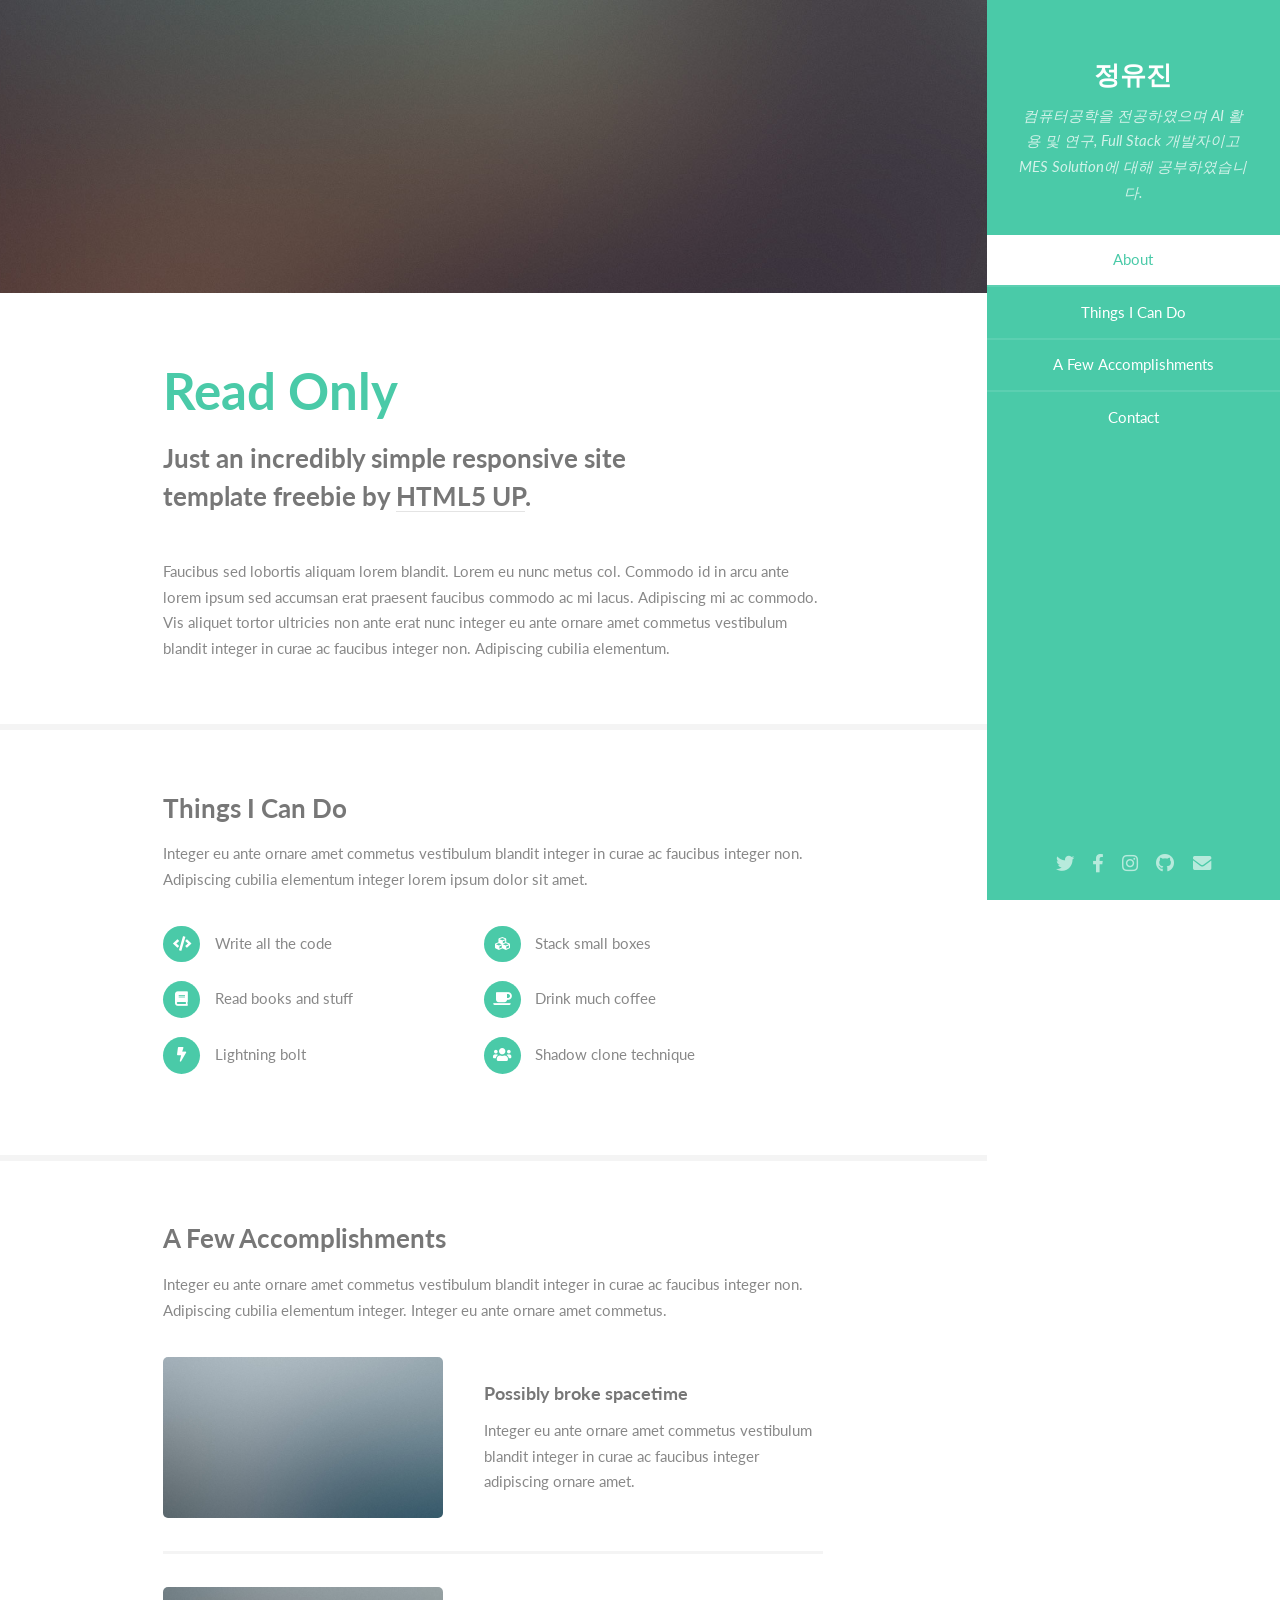
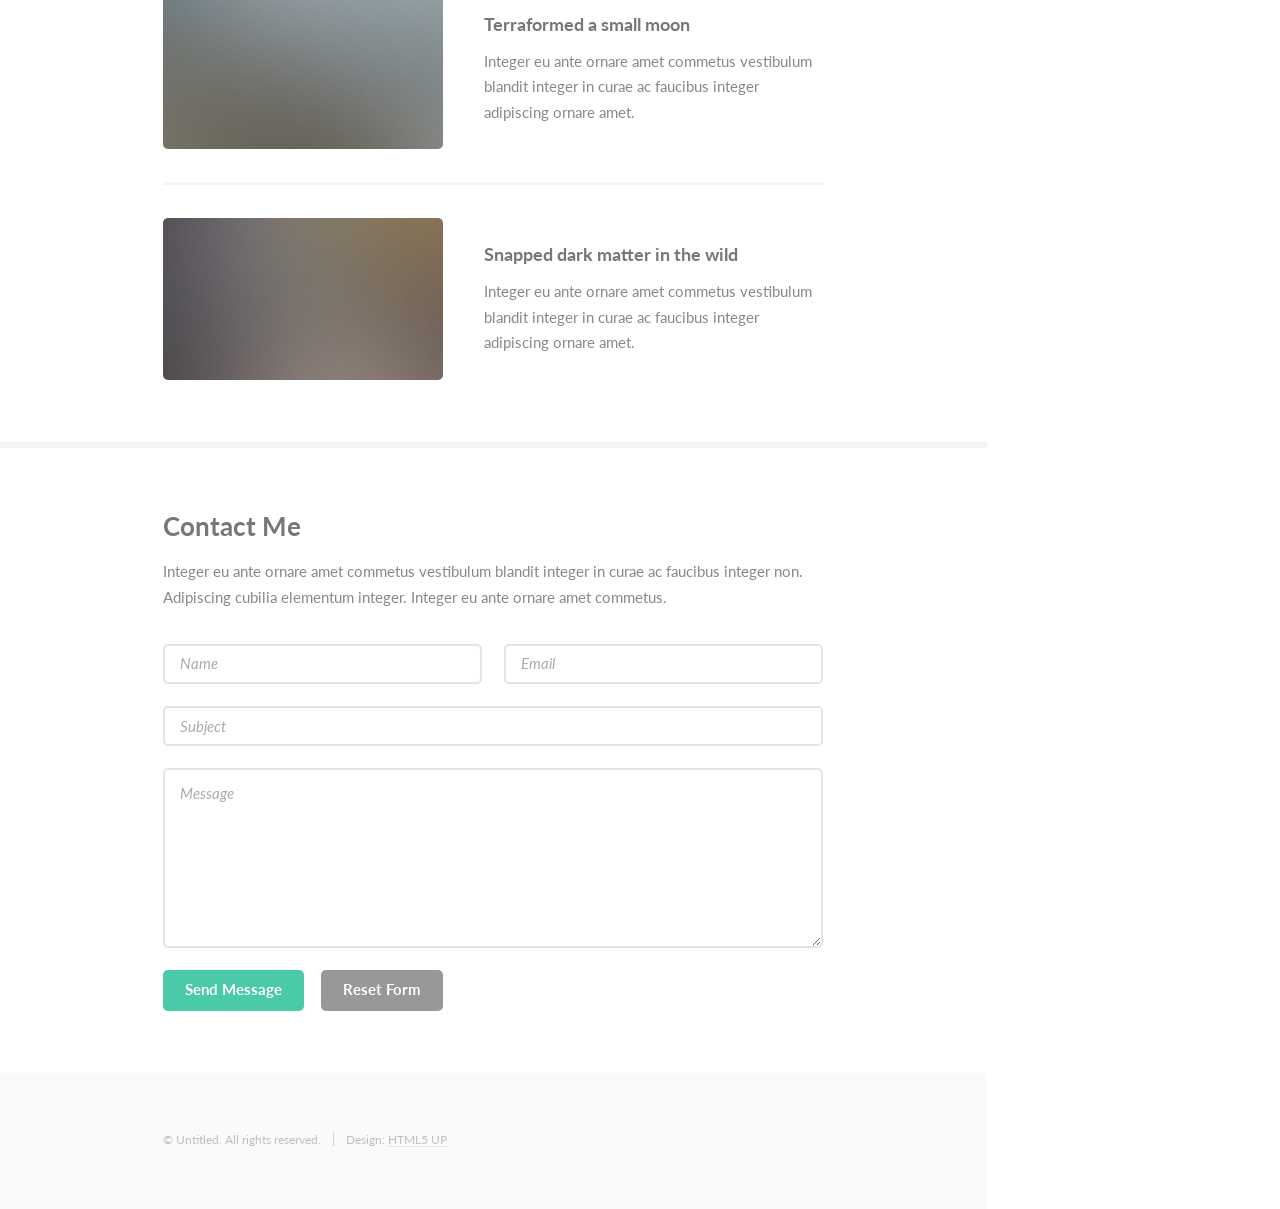
==== index.html @ 79d785a7 "Add files via upload" ====
<!DOCTYPE HTML>

<!--
	Read Only by HTML5 UP
	html5up.net | @ajlkn
	Free for personal and commercial use under the CCA 3.0 license (html5up.net/license)
-->
<html>
<head>
<title>Read Only by HTML5 UP</title>
<meta charset="utf-8"/>
<meta content="width=device-width, initial-scale=1, user-scalable=no" name="viewport"/>
<link href="assets/css/main.css" rel="stylesheet"/>
</head>
<body class="is-preload">
<!-- Header -->
<section id="header">
<header>
<span class="image avatar"><img alt="" src="images/avatar.jpg"/></span>
<h1 id="logo">정유진</h1>
<p>컴퓨터공학을 전공하였으며 AI 활용 및 연구, Full Stack 개발자이고 MES Solution에 대해 공부하였습니다.</p>
</header>
<nav id="nav">
<ul>
<li><a class="active" href="#one">About</a></li>
<li><a href="#two">Things I Can Do</a></li>
<li><a href="#three">A Few Accomplishments</a></li>
<li><a href="#four">Contact</a></li>
</ul>
</nav>
<footer>
<ul class="icons">
<li><a class="icon brands fa-twitter" href="#"><span class="label">Twitter</span></a></li>
<li><a class="icon brands fa-facebook-f" href="#"><span class="label">Facebook</span></a></li>
<li><a class="icon brands fa-instagram" href="#"><span class="label">Instagram</span></a></li>
<li><a class="icon brands fa-github" href="#"><span class="label">Github</span></a></li>
<li><a class="icon solid fa-envelope" href="#"><span class="label">Email</span></a></li>
</ul>
</footer>
</section>
<!-- Wrapper -->
<div id="wrapper">
<!-- Main -->
<div id="main">
<!-- One -->
<section id="one">
<div class="image main" data-position="center">
<img alt="" src="images/banner.jpg"/>
</div>
<div class="container">
<header class="major">
<h2>Read Only</h2>
<p>Just an incredibly simple responsive site<br/>
										template freebie by <a href="http://html5up.net">HTML5 UP</a>.</p>
</header>
<p>Faucibus sed lobortis aliquam lorem blandit. Lorem eu nunc metus col. Commodo id in arcu ante lorem ipsum sed accumsan erat praesent faucibus commodo ac mi lacus. Adipiscing mi ac commodo. Vis aliquet tortor ultricies non ante erat nunc integer eu ante ornare amet commetus vestibulum blandit integer in curae ac faucibus integer non. Adipiscing cubilia elementum.</p>
</div>
</section>
<!-- Two -->
<section id="two">
<div class="container">
<h3>Things I Can Do</h3>
<p>Integer eu ante ornare amet commetus vestibulum blandit integer in curae ac faucibus integer non. Adipiscing cubilia elementum integer lorem ipsum dolor sit amet.</p>
<ul class="feature-icons">
<li class="icon solid fa-code">Write all the code</li>
<li class="icon solid fa-cubes">Stack small boxes</li>
<li class="icon solid fa-book">Read books and stuff</li>
<li class="icon solid fa-coffee">Drink much coffee</li>
<li class="icon solid fa-bolt">Lightning bolt</li>
<li class="icon solid fa-users">Shadow clone technique</li>
</ul>
</div>
</section>
<!-- Three -->
<section id="three">
<div class="container">
<h3>A Few Accomplishments</h3>
<p>Integer eu ante ornare amet commetus vestibulum blandit integer in curae ac faucibus integer non. Adipiscing cubilia elementum integer. Integer eu ante ornare amet commetus.</p>
<div class="features">
<article>
<a class="image" href="#"><img alt="" src="images/pic01.jpg"/></a>
<div class="inner">
<h4>Possibly broke spacetime</h4>
<p>Integer eu ante ornare amet commetus vestibulum blandit integer in curae ac faucibus integer adipiscing ornare amet.</p>
</div>
</article>
<article>
<a class="image" href="#"><img alt="" src="images/pic02.jpg"/></a>
<div class="inner">
<h4>Terraformed a small moon</h4>
<p>Integer eu ante ornare amet commetus vestibulum blandit integer in curae ac faucibus integer adipiscing ornare amet.</p>
</div>
</article>
<article>
<a class="image" href="#"><img alt="" src="images/pic03.jpg"/></a>
<div class="inner">
<h4>Snapped dark matter in the wild</h4>
<p>Integer eu ante ornare amet commetus vestibulum blandit integer in curae ac faucibus integer adipiscing ornare amet.</p>
</div>
</article>
</div>
</div>
</section>
<!-- Four -->
<section id="four">
<div class="container">
<h3>Contact Me</h3>
<p>Integer eu ante ornare amet commetus vestibulum blandit integer in curae ac faucibus integer non. Adipiscing cubilia elementum integer. Integer eu ante ornare amet commetus.</p>
<form action="#" method="post">
<div class="row gtr-uniform">
<div class="col-6 col-12-xsmall"><input id="name" name="name" placeholder="Name" type="text"/></div>
<div class="col-6 col-12-xsmall"><input id="email" name="email" placeholder="Email" type="email"/></div>
<div class="col-12"><input id="subject" name="subject" placeholder="Subject" type="text"/></div>
<div class="col-12"><textarea id="message" name="message" placeholder="Message" rows="6"></textarea></div>
<div class="col-12">
<ul class="actions">
<li><input class="primary" type="submit" value="Send Message"/></li>
<li><input type="reset" value="Reset Form"/></li>
</ul>
</div>
</div>
</form>
</div>
</section>
<!-- Five -->
<!--
							<section id="five">
								<div class="container">
									<h3>Elements</h3>

									<section>
										<h4>Text</h4>
										<p>This is <b>bold</b> and this is <strong>strong</strong>. This is <i>italic</i> and this is <em>emphasized</em>.
										This is <sup>superscript</sup> text and this is <sub>subscript</sub> text.
										This is <u>underlined</u> and this is code: <code>for (;;) { ... }</code>. Finally, <a href="#">this is a link</a>.</p>
										<hr />
										<header>
											<h4>Heading with a Subtitle</h4>
											<p>Lorem ipsum dolor sit amet nullam id egestas urna aliquam</p>
										</header>
										<p>Nunc lacinia ante nunc ac lobortis. Interdum adipiscing gravida odio porttitor sem non mi integer non faucibus ornare mi ut ante amet placerat aliquet. Volutpat eu sed ante lacinia sapien lorem accumsan varius montes viverra nibh in adipiscing blandit tempus accumsan.</p>
										<header>
											<h5>Heading with a Subtitle</h5>
											<p>Lorem ipsum dolor sit amet nullam id egestas urna aliquam</p>
										</header>
										<p>Nunc lacinia ante nunc ac lobortis. Interdum adipiscing gravida odio porttitor sem non mi integer non faucibus ornare mi ut ante amet placerat aliquet. Volutpat eu sed ante lacinia sapien lorem accumsan varius montes viverra nibh in adipiscing blandit tempus accumsan.</p>
										<hr />
										<h2>Heading Level 2</h2>
										<h3>Heading Level 3</h3>
										<h4>Heading Level 4</h4>
										<h5>Heading Level 5</h5>
										<h6>Heading Level 6</h6>
										<hr />
										<h5>Blockquote</h5>
										<blockquote>Fringilla nisl. Donec accumsan interdum nisi, quis tincidunt felis sagittis eget tempus euismod. Vestibulum ante ipsum primis in faucibus vestibulum. Blandit adipiscing eu felis iaculis volutpat ac adipiscing accumsan faucibus. Vestibulum ante ipsum primis in faucibus lorem ipsum dolor sit amet nullam adipiscing eu felis.</blockquote>
										<h5>Preformatted</h5>
										<pre><code>i = 0;

while (!deck.isInOrder()) {
    print 'Iteration ' + i;
    deck.shuffle();
    i++;
}

print 'It took ' + i + ' iterations to sort the deck.';</code></pre>
									</section>

									<section>
										<h4>Lists</h4>
										<div class="row">
											<div class="col-6 col-12-xsmall">
												<h5>Unordered</h5>
												<ul>
													<li>Dolor pulvinar etiam magna etiam.</li>
													<li>Sagittis adipiscing lorem eleifend.</li>
													<li>Felis enim feugiat dolore viverra.</li>
												</ul>
												<h5>Alternate</h5>
												<ul class="alt">
													<li>Dolor pulvinar etiam magna etiam.</li>
													<li>Sagittis adipiscing lorem eleifend.</li>
													<li>Felis enim feugiat dolore viverra.</li>
												</ul>
											</div>
											<div class="col-6 col-12-xsmall">
												<h5>Ordered</h5>
												<ol>
													<li>Dolor pulvinar etiam magna etiam.</li>
													<li>Etiam vel felis at lorem sed viverra.</li>
													<li>Felis enim feugiat dolore viverra.</li>
													<li>Dolor pulvinar etiam magna etiam.</li>
													<li>Etiam vel felis at lorem sed viverra.</li>
													<li>Felis enim feugiat dolore viverra.</li>
												</ol>
												<h5>Icons</h5>
												<ul class="icons">
													<li><a href="#" class="icon brands fa-twitter"><span class="label">Twitter</span></a></li>
													<li><a href="#" class="icon brands fa-facebook-f"><span class="label">Facebook</span></a></li>
													<li><a href="#" class="icon brands fa-instagram"><span class="label">Instagram</span></a></li>
													<li><a href="#" class="icon brands fa-github"><span class="label">Github</span></a></li>
													<li><a href="#" class="icon brands fa-dribbble"><span class="label">Dribbble</span></a></li>
													<li><a href="#" class="icon brands fa-tumblr"><span class="label">Tumblr</span></a></li>
												</ul>
											</div>
										</div>
										<h5>Actions</h5>
										<ul class="actions">
											<li><a href="#" class="button primary">Default</a></li>
											<li><a href="#" class="button">Default</a></li>
											<li><a href="#" class="button alt">Default</a></li>
										</ul>
										<ul class="actions small">
											<li><a href="#" class="button primary small">Small</a></li>
											<li><a href="#" class="button small">Small</a></li>
											<li><a href="#" class="button alt small">Small</a></li>
										</ul>
										<div class="row">
											<div class="col-3 col-6-medium col-12-xsmall">
												<ul class="actions stacked">
													<li><a href="#" class="button primary">Default</a></li>
													<li><a href="#" class="button">Default</a></li>
													<li><a href="#" class="button alt">Default</a></li>
												</ul>
											</div>
											<div class="col-3 col-6 col-12-xsmall">
												<ul class="actions stacked">
													<li><a href="#" class="button primary small">Small</a></li>
													<li><a href="#" class="button small">Small</a></li>
													<li><a href="#" class="button alt small">Small</a></li>
												</ul>
											</div>
											<div class="col-3 col-6-medium col-12-xsmall">
												<ul class="actions stacked">
													<li><a href="#" class="button primary fit">Default</a></li>
													<li><a href="#" class="button fit">Default</a></li>
													<li><a href="#" class="button alt fit">Default</a></li>
												</ul>
											</div>
											<div class="col-3 col-6-medium col-12-xsmall">
												<ul class="actions stacked">
													<li><a href="#" class="button primary small fit">Small</a></li>
													<li><a href="#" class="button small fit">Small</a></li>
													<li><a href="#" class="button alt small fit">Small</a></li>
												</ul>
											</div>
										</div>
									</section>

									<section>
										<h4>Table</h4>
										<h5>Default</h5>
										<div class="table-wrapper">
											<table>
												<thead>
													<tr>
														<th>Name</th>
														<th>Description</th>
														<th>Price</th>
													</tr>
												</thead>
												<tbody>
													<tr>
														<td>Item One</td>
														<td>Ante turpis integer aliquet porttitor.</td>
														<td>29.99</td>
													</tr>
													<tr>
														<td>Item Two</td>
														<td>Vis ac commodo adipiscing arcu aliquet.</td>
														<td>19.99</td>
													</tr>
													<tr>
														<td>Item Three</td>
														<td> Morbi faucibus arcu accumsan lorem.</td>
														<td>29.99</td>
													</tr>
													<tr>
														<td>Item Four</td>
														<td>Vitae integer tempus condimentum.</td>
														<td>19.99</td>
													</tr>
													<tr>
														<td>Item Five</td>
														<td>Ante turpis integer aliquet porttitor.</td>
														<td>29.99</td>
													</tr>
												</tbody>
												<tfoot>
													<tr>
														<td colspan="2"></td>
														<td>100.00</td>
													</tr>
												</tfoot>
											</table>
										</div>

										<h5>Alternate</h5>
										<div class="table-wrapper">
											<table class="alt">
												<thead>
													<tr>
														<th>Name</th>
														<th>Description</th>
														<th>Price</th>
													</tr>
												</thead>
												<tbody>
													<tr>
														<td>Item One</td>
														<td>Ante turpis integer aliquet porttitor.</td>
														<td>29.99</td>
													</tr>
													<tr>
														<td>Item Two</td>
														<td>Vis ac commodo adipiscing arcu aliquet.</td>
														<td>19.99</td>
													</tr>
													<tr>
														<td>Item Three</td>
														<td> Morbi faucibus arcu accumsan lorem.</td>
														<td>29.99</td>
													</tr>
													<tr>
														<td>Item Four</td>
														<td>Vitae integer tempus condimentum.</td>
														<td>19.99</td>
													</tr>
													<tr>
														<td>Item Five</td>
														<td>Ante turpis integer aliquet porttitor.</td>
														<td>29.99</td>
													</tr>
												</tbody>
												<tfoot>
													<tr>
														<td colspan="2"></td>
														<td>100.00</td>
													</tr>
												</tfoot>
											</table>
										</div>
									</section>

									<section>
										<h4>Buttons</h4>
										<ul class="actions">
											<li><a href="#" class="button primary">Primary</a></li>
											<li><a href="#" class="button">Default</a></li>
											<li><a href="#" class="button alt">Alternate</a></li>
										</ul>
										<ul class="actions">
											<li><a href="#" class="button primary large">Large</a></li>
											<li><a href="#" class="button">Default</a></li>
											<li><a href="#" class="button alt small">Small</a></li>
										</ul>
										<ul class="actions fit">
											<li><a href="#" class="button primary fit">Fit</a></li>
											<li><a href="#" class="button fit">Fit</a></li>
											<li><a href="#" class="button alt fit">Fit</a></li>
										</ul>
										<ul class="actions fit small">
											<li><a href="#" class="button primary fit small">Fit + Small</a></li>
											<li><a href="#" class="button fit small">Fit + Small</a></li>
											<li><a href="#" class="button alt fit small">Fit + Small</a></li>
										</ul>
										<ul class="actions">
											<li><a href="#" class="button primary icon solid fa-download">Icon</a></li>
											<li><a href="#" class="button icon solid fa-download">Icon</a></li>
											<li><a href="#" class="button alt icon solid fa-check">Icon</a></li>
										</ul>
										<ul class="actions">
											<li><span class="button primary disabled">Primary</span></li>
											<li><span class="button disabled">Default</span></li>
											<li><span class="button alt disabled">Alternate</span></li>
										</ul>
									</section>

									<section>
										<h4>Form</h4>
										<form method="post" action="#">
											<div class="row gtr-uniform">
												<div class="col-6 col-12-xsmall">
													<input type="text" name="demo-name" id="demo-name" value="" placeholder="Name" />
												</div>
												<div class="col-6 col-12-xsmall">
													<input type="email" name="demo-email" id="demo-email" value="" placeholder="Email" />
												</div>
												<div class="col-12">
													<select name="demo-category" id="demo-category">
														<option value="">- Category -</option>
														<option value="1">Manufacturing</option>
														<option value="1">Shipping</option>
														<option value="1">Administration</option>
														<option value="1">Human Resources</option>
													</select>
												</div>
												<div class="col-4 col-12-medium">
													<input type="radio" id="demo-priority-low" name="demo-priority" checked>
													<label for="demo-priority-low">Low Priority</label>
												</div>
												<div class="col-4 col-12-medium">
													<input type="radio" id="demo-priority-normal" name="demo-priority">
													<label for="demo-priority-normal">Normal Priority</label>
												</div>
												<div class="col-4 col-12-medium">
													<input type="radio" id="demo-priority-high" name="demo-priority">
													<label for="demo-priority-high">High Priority</label>
												</div>
												<div class="col-6 col-12-medium">
													<input type="checkbox" id="demo-copy" name="demo-copy">
													<label for="demo-copy">Email me a copy of this message</label>
												</div>
												<div class="col-6 col-12-medium">
													<input type="checkbox" id="demo-human" name="demo-human" checked>
													<label for="demo-human">I am a human and not a robot</label>
												</div>
												<div class="col-12">
													<textarea name="demo-message" id="demo-message" placeholder="Enter your message" rows="6"></textarea>
												</div>
												<div class="col-12">
													<ul class="actions">
														<li><input type="submit" value="Send Message" /></li>
														<li><input type="reset" value="Reset" class="alt" /></li>
													</ul>
												</div>
											</div>
										</form>
									</section>

									<section>
										<h4>Image</h4>
										<h5>Fit</h5>
										<span class="image fit"><img src="images/banner.jpg" alt="" /></span>
										<div class="box alt">
											<div class="row gtr-50 gtr-uniform">
												<div class="col-4"><span class="image fit"><img src="images/pic01.jpg" alt="" /></span></div>
												<div class="col-4"><span class="image fit"><img src="images/pic02.jpg" alt="" /></span></div>
												<div class="col-4"><span class="image fit"><img src="images/pic03.jpg" alt="" /></span></div>
												<div class="col-4"><span class="image fit"><img src="images/pic02.jpg" alt="" /></span></div>
												<div class="col-4"><span class="image fit"><img src="images/pic03.jpg" alt="" /></span></div>
												<div class="col-4"><span class="image fit"><img src="images/pic01.jpg" alt="" /></span></div>
												<div class="col-4"><span class="image fit"><img src="images/pic03.jpg" alt="" /></span></div>
												<div class="col-4"><span class="image fit"><img src="images/pic01.jpg" alt="" /></span></div>
												<div class="col-4"><span class="image fit"><img src="images/pic02.jpg" alt="" /></span></div>
											</div>
										</div>
										<h5>Left &amp; Right</h5>
										<p><span class="image left"><img src="images/avatar.jpg" alt="" /></span>Fringilla nisl. Donec accumsan interdum nisi, quis tincidunt felis sagittis eget. tempus euismod. Vestibulum ante ipsum primis in faucibus vestibulum. Blandit adipiscing eu felis iaculis volutpat ac adipiscing accumsan eu faucibus. Integer ac pellentesque praesent tincidunt felis sagittis eget. tempus euismod. Vestibulum ante ipsum primis in faucibus vestibulum. Blandit adipiscing eu felis iaculis volutpat ac adipiscing accumsan eu faucibus. Integer ac pellentesque praesent. Donec accumsan interdum nisi, quis tincidunt felis sagittis eget. tempus euismod. Vestibulum ante ipsum primis in faucibus vestibulum. Blandit adipiscing eu felis iaculis volutpat ac adipiscing accumsan eu faucibus. Integer ac pellentesque praesent tincidunt felis sagittis eget. tempus euismod. Vestibulum ante ipsum primis in faucibus vestibulum. Blandit adipiscing eu felis iaculis volutpat ac adipiscing accumsan eu faucibus. Integer ac pellentesque praesent.</p>
										<p><span class="image right"><img src="images/avatar.jpg" alt="" /></span>Fringilla nisl. Donec accumsan interdum nisi, quis tincidunt felis sagittis eget. tempus euismod. Vestibulum ante ipsum primis in faucibus vestibulum. Blandit adipiscing eu felis iaculis volutpat ac adipiscing accumsan eu faucibus. Integer ac pellentesque praesent tincidunt felis sagittis eget. tempus euismod. Vestibulum ante ipsum primis in faucibus vestibulum. Blandit adipiscing eu felis iaculis volutpat ac adipiscing accumsan eu faucibus. Integer ac pellentesque praesent. Donec accumsan interdum nisi, quis tincidunt felis sagittis eget. tempus euismod. Vestibulum ante ipsum primis in faucibus vestibulum. Blandit adipiscing eu felis iaculis volutpat ac adipiscing accumsan eu faucibus. Integer ac pellentesque praesent tincidunt felis sagittis eget. tempus euismod. Vestibulum ante ipsum primis in faucibus vestibulum. Blandit adipiscing eu felis iaculis volutpat ac adipiscing accumsan eu faucibus. Integer ac pellentesque praesent.</p>
									</section>

								</div>
							</section>
						-->
</div>
<!-- Footer -->
<section id="footer">
<div class="container">
<ul class="copyright">
<li>© Untitled. All rights reserved.</li><li>Design: <a href="http://html5up.net">HTML5 UP</a></li>
</ul>
</div>
</section>
</div>
<!-- Scripts -->
<script src="assets/js/jquery.min.js"></script>
<script src="assets/js/jquery.scrollex.min.js"></script>
<script src="assets/js/jquery.scrolly.min.js"></script>
<script src="assets/js/browser.min.js"></script>
<script src="assets/js/breakpoints.min.js"></script>
<script src="assets/js/util.js"></script>
<script src="assets/js/main.js"></script>
</body>
</html>
---- assets/css/main.css ----
@import url("fontawesome-all.min.css");
@import url("https://fonts.googleapis.com/css?family=Lato:400,400italic,700,700italic|Source+Code+Pro:400");

/*
	Read Only by HTML5 UP
	html5up.net | @ajlkn
	Free for personal and commercial use under the CCA 3.0 license (html5up.net/license)
*/

html, body, div, span, applet, object,
iframe, h1, h2, h3, h4, h5, h6, p, blockquote,
pre, a, abbr, acronym, address, big, cite,
code, del, dfn, em, img, ins, kbd, q, s, samp,
small, strike, strong, sub, sup, tt, var, b,
u, i, center, dl, dt, dd, ol, ul, li, fieldset,
form, label, legend, table, caption, tbody,
tfoot, thead, tr, th, td, article, aside,
canvas, details, embed, figure, figcaption,
footer, header, hgroup, menu, nav, output, ruby,
section, summary, time, mark, audio, video {
	margin: 0;
	padding: 0;
	border: 0;
	font-size: 100%;
	font: inherit;
	vertical-align: baseline;}

article, aside, details, figcaption, figure,
footer, header, hgroup, menu, nav, section {
	display: block;}

body {
	line-height: 1;
}

ol, ul {
	list-style: none;
}

blockquote, q {
	quotes: none;
}

	blockquote:before, blockquote:after, q:before, q:after {
		content: '';
		content: none;
	}

table {
	border-collapse: collapse;
	border-spacing: 0;
}

body {
	-webkit-text-size-adjust: none;
}

mark {
	background-color: transparent;
	color: inherit;
}

input::-moz-focus-inner {
	border: 0;
	padding: 0;
}

input, select, textarea {
	-moz-appearance: none;
	-webkit-appearance: none;
	-ms-appearance: none;
	appearance: none;
}

/* Basic */

	html {
		box-sizing: border-box;
	}

	*, *:before, *:after {
		box-sizing: inherit;
	}

	body {
		background: #fff;
	}

		body.is-preload *, body.is-preload *:before, body.is-preload *:after {
			-moz-animation: none !important;
			-webkit-animation: none !important;
			-ms-animation: none !important;
			animation: none !important;
			-moz-transition: none !important;
			-webkit-transition: none !important;
			-ms-transition: none !important;
			transition: none !important;
		}

	body, input, select, textarea {
		color: #888;
		font-family: "Lato", sans-serif;
		font-size: 16pt;
		font-weight: 400;
		line-height: 1.75em;
	}

	a {
		-moz-transition: color 0.2s ease-in-out, border-color 0.2s ease-in-out;
		-webkit-transition: color 0.2s ease-in-out, border-color 0.2s ease-in-out;
		-ms-transition: color 0.2s ease-in-out, border-color 0.2s ease-in-out;
		transition: color 0.2s ease-in-out, border-color 0.2s ease-in-out;
		border-bottom: solid 1px #e4e4e4;
		color: inherit;
		text-decoration: none;
	}

		a:hover {
			border-bottom-color: transparent;
			color: #4acaa8 !important;
		}

	strong, b {
		color: #777;
		font-weight: 700;
	}

	em, i {
		font-style: italic;
	}

	p {
		margin: 0 0 2.25em 0;
	}

	h1, h2, h3, h4, h5, h6 {
		color: #777;
		font-weight: 700;
		line-height: 1em;
		margin: 0 0 0.5625em 0;
	}

		h1 a, h2 a, h3 a, h4 a, h5 a, h6 a {
			border: 0;
			color: inherit;
			text-decoration: none;
		}

	h2 {
		font-size: 2em;
		line-height: 1.5em;
	}

	h3 {
		font-size: 1.75em;
		line-height: 1.5em;
	}

	h4 {
		font-size: 1.25em;
		line-height: 1.5em;
	}

	h5 {
		font-size: 0.9em;
		line-height: 1.5em;
	}

	h6 {
		font-size: 0.7em;
		line-height: 1.5em;
	}

	sub {
		font-size: 0.8em;
		position: relative;
		top: 0.5em;
	}

	sup {
		font-size: 0.8em;
		position: relative;
		top: -0.5em;
	}

	hr {
		border: 0;
		border-bottom: solid 2px #f4f4f4;
		margin: 2.25em 0;
	}

		hr.major {
			margin: 3.375em 0;
		}

	blockquote {
		border-left: solid 8px #e4e4e4;
		font-style: italic;
		margin: 0 0 2.25em 0;
		padding: 0.5em 0 0.5em 2em;
	}

	code {
		background: #555;
		border-radius: 5px;
		color: #fff;
		font-family: "Source Code Pro", monospace;
		font-size: 0.9em;
		margin: 0 0.25em;
		padding: 0.25em 0.65em;
	}

	pre {
		font-family: "Source Code Pro", monospace;
		font-size: 0.9em;
		margin: 0 0 2.25em 0;
	}

		pre code {
			-webkit-overflow-scrolling: touch;
			display: block;
			line-height: 1.5em;
			overflow-x: auto;
			padding: 1em 1.5em;
		}

	.align-left {
		text-align: left;
	}

	.align-center {
		text-align: center;
	}

	.align-right {
		text-align: right;
	}

/* Row */

	.row {
		display: flex;
		flex-wrap: wrap;
		box-sizing: border-box;
		align-items: stretch;
	}

		.row > * {
			box-sizing: border-box;
		}

		.row.gtr-uniform > * > :last-child {
			margin-bottom: 0;
		}

		.row.aln-left {
			justify-content: flex-start;
		}

		.row.aln-center {
			justify-content: center;
		}

		.row.aln-right {
			justify-content: flex-end;
		}

		.row.aln-top {
			align-items: flex-start;
		}

		.row.aln-middle {
			align-items: center;
		}

		.row.aln-bottom {
			align-items: flex-end;
		}

		.row > .imp {
			order: -1;
		}

		.row > .col-1 {
			width: 8.33333%;
		}

		.row > .off-1 {
			margin-left: 8.33333%;
		}

		.row > .col-2 {
			width: 16.66667%;
		}

		.row > .off-2 {
			margin-left: 16.66667%;
		}

		.row > .col-3 {
			width: 25%;
		}

		.row > .off-3 {
			margin-left: 25%;
		}

		.row > .col-4 {
			width: 33.33333%;
		}

		.row > .off-4 {
			margin-left: 33.33333%;
		}

		.row > .col-5 {
			width: 41.66667%;
		}

		.row > .off-5 {
			margin-left: 41.66667%;
		}

		.row > .col-6 {
			width: 50%;
		}

		.row > .off-6 {
			margin-left: 50%;
		}

		.row > .col-7 {
			width: 58.33333%;
		}

		.row > .off-7 {
			margin-left: 58.33333%;
		}

		.row > .col-8 {
			width: 66.66667%;
		}

		.row > .off-8 {
			margin-left: 66.66667%;
		}

		.row > .col-9 {
			width: 75%;
		}

		.row > .off-9 {
			margin-left: 75%;
		}

		.row > .col-10 {
			width: 83.33333%;
		}

		.row > .off-10 {
			margin-left: 83.33333%;
		}

		.row > .col-11 {
			width: 91.66667%;
		}

		.row > .off-11 {
			margin-left: 91.66667%;
		}

		.row > .col-12 {
			width: 100%;
		}

		.row > .off-12 {
			margin-left: 100%;
		}

		.row.gtr-0 {
			margin-top: 0;
			margin-left: 0em;
		}

			.row.gtr-0 > * {
				padding: 0 0 0 0em;
			}

			.row.gtr-0.gtr-uniform {
				margin-top: 0em;
			}

				.row.gtr-0.gtr-uniform > * {
					padding-top: 0em;
				}

		.row.gtr-25 {
			margin-top: 0;
			margin-left: -0.5em;
		}

			.row.gtr-25 > * {
				padding: 0 0 0 0.5em;
			}

			.row.gtr-25.gtr-uniform {
				margin-top: -0.5em;
			}

				.row.gtr-25.gtr-uniform > * {
					padding-top: 0.5em;
				}

		.row.gtr-50 {
			margin-top: 0;
			margin-left: -1em;
		}

			.row.gtr-50 > * {
				padding: 0 0 0 1em;
			}

			.row.gtr-50.gtr-uniform {
				margin-top: -1em;
			}

				.row.gtr-50.gtr-uniform > * {
					padding-top: 1em;
				}

		.row {
			margin-top: 0;
			margin-left: -2em;
		}

			.row > * {
				padding: 0 0 0 2em;
			}

			.row.gtr-uniform {
				margin-top: -2em;
			}

				.row.gtr-uniform > * {
					padding-top: 2em;
				}

		.row.gtr-150 {
			margin-top: 0;
			margin-left: -3em;
		}

			.row.gtr-150 > * {
				padding: 0 0 0 3em;
			}

			.row.gtr-150.gtr-uniform {
				margin-top: -3em;
			}

				.row.gtr-150.gtr-uniform > * {
					padding-top: 3em;
				}

		.row.gtr-200 {
			margin-top: 0;
			margin-left: -4em;
		}

			.row.gtr-200 > * {
				padding: 0 0 0 4em;
			}

			.row.gtr-200.gtr-uniform {
				margin-top: -4em;
			}

				.row.gtr-200.gtr-uniform > * {
					padding-top: 4em;
				}

		@media screen and (max-width: 1680px) {

			.row {
				display: flex;
				flex-wrap: wrap;
				box-sizing: border-box;
				align-items: stretch;
			}

				.row > * {
					box-sizing: border-box;
				}

				.row.gtr-uniform > * > :last-child {
					margin-bottom: 0;
				}

				.row.aln-left {
					justify-content: flex-start;
				}

				.row.aln-center {
					justify-content: center;
				}

				.row.aln-right {
					justify-content: flex-end;
				}

				.row.aln-top {
					align-items: flex-start;
				}

				.row.aln-middle {
					align-items: center;
				}

				.row.aln-bottom {
					align-items: flex-end;
				}

				.row > .imp-xlarge {
					order: -1;
				}

				.row > .col-1-xlarge {
					width: 8.33333%;
				}

				.row > .off-1-xlarge {
					margin-left: 8.33333%;
				}

				.row > .col-2-xlarge {
					width: 16.66667%;
				}

				.row > .off-2-xlarge {
					margin-left: 16.66667%;
				}

				.row > .col-3-xlarge {
					width: 25%;
				}

				.row > .off-3-xlarge {
					margin-left: 25%;
				}

				.row > .col-4-xlarge {
					width: 33.33333%;
				}

				.row > .off-4-xlarge {
					margin-left: 33.33333%;
				}

				.row > .col-5-xlarge {
					width: 41.66667%;
				}

				.row > .off-5-xlarge {
					margin-left: 41.66667%;
				}

				.row > .col-6-xlarge {
					width: 50%;
				}

				.row > .off-6-xlarge {
					margin-left: 50%;
				}

				.row > .col-7-xlarge {
					width: 58.33333%;
				}

				.row > .off-7-xlarge {
					margin-left: 58.33333%;
				}

				.row > .col-8-xlarge {
					width: 66.66667%;
				}

				.row > .off-8-xlarge {
					margin-left: 66.66667%;
				}

				.row > .col-9-xlarge {
					width: 75%;
				}

				.row > .off-9-xlarge {
					margin-left: 75%;
				}

				.row > .col-10-xlarge {
					width: 83.33333%;
				}

				.row > .off-10-xlarge {
					margin-left: 83.33333%;
				}

				.row > .col-11-xlarge {
					width: 91.66667%;
				}

				.row > .off-11-xlarge {
					margin-left: 91.66667%;
				}

				.row > .col-12-xlarge {
					width: 100%;
				}

				.row > .off-12-xlarge {
					margin-left: 100%;
				}

				.row.gtr-0 {
					margin-top: 0;
					margin-left: 0em;
				}

					.row.gtr-0 > * {
						padding: 0 0 0 0em;
					}

					.row.gtr-0.gtr-uniform {
						margin-top: 0em;
					}

						.row.gtr-0.gtr-uniform > * {
							padding-top: 0em;
						}

				.row.gtr-25 {
					margin-top: 0;
					margin-left: -0.5em;
				}

					.row.gtr-25 > * {
						padding: 0 0 0 0.5em;
					}

					.row.gtr-25.gtr-uniform {
						margin-top: -0.5em;
					}

						.row.gtr-25.gtr-uniform > * {
							padding-top: 0.5em;
						}

				.row.gtr-50 {
					margin-top: 0;
					margin-left: -1em;
				}

					.row.gtr-50 > * {
						padding: 0 0 0 1em;
					}

					.row.gtr-50.gtr-uniform {
						margin-top: -1em;
					}

						.row.gtr-50.gtr-uniform > * {
							padding-top: 1em;
						}

				.row {
					margin-top: 0;
					margin-left: -2em;
				}

					.row > * {
						padding: 0 0 0 2em;
					}

					.row.gtr-uniform {
						margin-top: -2em;
					}

						.row.gtr-uniform > * {
							padding-top: 2em;
						}

				.row.gtr-150 {
					margin-top: 0;
					margin-left: -3em;
				}

					.row.gtr-150 > * {
						padding: 0 0 0 3em;
					}

					.row.gtr-150.gtr-uniform {
						margin-top: -3em;
					}

						.row.gtr-150.gtr-uniform > * {
							padding-top: 3em;
						}

				.row.gtr-200 {
					margin-top: 0;
					margin-left: -4em;
				}

					.row.gtr-200 > * {
						padding: 0 0 0 4em;
					}

					.row.gtr-200.gtr-uniform {
						margin-top: -4em;
					}

						.row.gtr-200.gtr-uniform > * {
							padding-top: 4em;
						}

		}

		@media screen and (max-width: 1280px) {

			.row {
				display: flex;
				flex-wrap: wrap;
				box-sizing: border-box;
				align-items: stretch;
			}

				.row > * {
					box-sizing: border-box;
				}

				.row.gtr-uniform > * > :last-child {
					margin-bottom: 0;
				}

				.row.aln-left {
					justify-content: flex-start;
				}

				.row.aln-center {
					justify-content: center;
				}

				.row.aln-right {
					justify-content: flex-end;
				}

				.row.aln-top {
					align-items: flex-start;
				}

				.row.aln-middle {
					align-items: center;
				}

				.row.aln-bottom {
					align-items: flex-end;
				}

				.row > .imp-large {
					order: -1;
				}

				.row > .col-1-large {
					width: 8.33333%;
				}

				.row > .off-1-large {
					margin-left: 8.33333%;
				}

				.row > .col-2-large {
					width: 16.66667%;
				}

				.row > .off-2-large {
					margin-left: 16.66667%;
				}

				.row > .col-3-large {
					width: 25%;
				}

				.row > .off-3-large {
					margin-left: 25%;
				}

				.row > .col-4-large {
					width: 33.33333%;
				}

				.row > .off-4-large {
					margin-left: 33.33333%;
				}

				.row > .col-5-large {
					width: 41.66667%;
				}

				.row > .off-5-large {
					margin-left: 41.66667%;
				}

				.row > .col-6-large {
					width: 50%;
				}

				.row > .off-6-large {
					margin-left: 50%;
				}

				.row > .col-7-large {
					width: 58.33333%;
				}

				.row > .off-7-large {
					margin-left: 58.33333%;
				}

				.row > .col-8-large {
					width: 66.66667%;
				}

				.row > .off-8-large {
					margin-left: 66.66667%;
				}

				.row > .col-9-large {
					width: 75%;
				}

				.row > .off-9-large {
					margin-left: 75%;
				}

				.row > .col-10-large {
					width: 83.33333%;
				}

				.row > .off-10-large {
					margin-left: 83.33333%;
				}

				.row > .col-11-large {
					width: 91.66667%;
				}

				.row > .off-11-large {
					margin-left: 91.66667%;
				}

				.row > .col-12-large {
					width: 100%;
				}

				.row > .off-12-large {
					margin-left: 100%;
				}

				.row.gtr-0 {
					margin-top: 0;
					margin-left: 0em;
				}

					.row.gtr-0 > * {
						padding: 0 0 0 0em;
					}

					.row.gtr-0.gtr-uniform {
						margin-top: 0em;
					}

						.row.gtr-0.gtr-uniform > * {
							padding-top: 0em;
						}

				.row.gtr-25 {
					margin-top: 0;
					margin-left: -0.375em;
				}

					.row.gtr-25 > * {
						padding: 0 0 0 0.375em;
					}

					.row.gtr-25.gtr-uniform {
						margin-top: -0.375em;
					}

						.row.gtr-25.gtr-uniform > * {
							padding-top: 0.375em;
						}

				.row.gtr-50 {
					margin-top: 0;
					margin-left: -0.75em;
				}

					.row.gtr-50 > * {
						padding: 0 0 0 0.75em;
					}

					.row.gtr-50.gtr-uniform {
						margin-top: -0.75em;
					}

						.row.gtr-50.gtr-uniform > * {
							padding-top: 0.75em;
						}

				.row {
					margin-top: 0;
					margin-left: -1.5em;
				}

					.row > * {
						padding: 0 0 0 1.5em;
					}

					.row.gtr-uniform {
						margin-top: -1.5em;
					}

						.row.gtr-uniform > * {
							padding-top: 1.5em;
						}

				.row.gtr-150 {
					margin-top: 0;
					margin-left: -2.25em;
				}

					.row.gtr-150 > * {
						padding: 0 0 0 2.25em;
					}

					.row.gtr-150.gtr-uniform {
						margin-top: -2.25em;
					}

						.row.gtr-150.gtr-uniform > * {
							padding-top: 2.25em;
						}

				.row.gtr-200 {
					margin-top: 0;
					margin-left: -3em;
				}

					.row.gtr-200 > * {
						padding: 0 0 0 3em;
					}

					.row.gtr-200.gtr-uniform {
						margin-top: -3em;
					}

						.row.gtr-200.gtr-uniform > * {
							padding-top: 3em;
						}

		}

		@media screen and (max-width: 1024px) {

			.row {
				display: flex;
				flex-wrap: wrap;
				box-sizing: border-box;
				align-items: stretch;
			}

				.row > * {
					box-sizing: border-box;
				}

				.row.gtr-uniform > * > :last-child {
					margin-bottom: 0;
				}

				.row.aln-left {
					justify-content: flex-start;
				}

				.row.aln-center {
					justify-content: center;
				}

				.row.aln-right {
					justify-content: flex-end;
				}

				.row.aln-top {
					align-items: flex-start;
				}

				.row.aln-middle {
					align-items: center;
				}

				.row.aln-bottom {
					align-items: flex-end;
				}

				.row > .imp-medium {
					order: -1;
				}

				.row > .col-1-medium {
					width: 8.33333%;
				}

				.row > .off-1-medium {
					margin-left: 8.33333%;
				}

				.row > .col-2-medium {
					width: 16.66667%;
				}

				.row > .off-2-medium {
					margin-left: 16.66667%;
				}

				.row > .col-3-medium {
					width: 25%;
				}

				.row > .off-3-medium {
					margin-left: 25%;
				}

				.row > .col-4-medium {
					width: 33.33333%;
				}

				.row > .off-4-medium {
					margin-left: 33.33333%;
				}

				.row > .col-5-medium {
					width: 41.66667%;
				}

				.row > .off-5-medium {
					margin-left: 41.66667%;
				}

				.row > .col-6-medium {
					width: 50%;
				}

				.row > .off-6-medium {
					margin-left: 50%;
				}

				.row > .col-7-medium {
					width: 58.33333%;
				}

				.row > .off-7-medium {
					margin-left: 58.33333%;
				}

				.row > .col-8-medium {
					width: 66.66667%;
				}

				.row > .off-8-medium {
					margin-left: 66.66667%;
				}

				.row > .col-9-medium {
					width: 75%;
				}

				.row > .off-9-medium {
					margin-left: 75%;
				}

				.row > .col-10-medium {
					width: 83.33333%;
				}

				.row > .off-10-medium {
					margin-left: 83.33333%;
				}

				.row > .col-11-medium {
					width: 91.66667%;
				}

				.row > .off-11-medium {
					margin-left: 91.66667%;
				}

				.row > .col-12-medium {
					width: 100%;
				}

				.row > .off-12-medium {
					margin-left: 100%;
				}

				.row.gtr-0 {
					margin-top: 0;
					margin-left: 0em;
				}

					.row.gtr-0 > * {
						padding: 0 0 0 0em;
					}

					.row.gtr-0.gtr-uniform {
						margin-top: 0em;
					}

						.row.gtr-0.gtr-uniform > * {
							padding-top: 0em;
						}

				.row.gtr-25 {
					margin-top: 0;
					margin-left: -0.375em;
				}

					.row.gtr-25 > * {
						padding: 0 0 0 0.375em;
					}

					.row.gtr-25.gtr-uniform {
						margin-top: -0.375em;
					}

						.row.gtr-25.gtr-uniform > * {
							padding-top: 0.375em;
						}

				.row.gtr-50 {
					margin-top: 0;
					margin-left: -0.75em;
				}

					.row.gtr-50 > * {
						padding: 0 0 0 0.75em;
					}

					.row.gtr-50.gtr-uniform {
						margin-top: -0.75em;
					}

						.row.gtr-50.gtr-uniform > * {
							padding-top: 0.75em;
						}

				.row {
					margin-top: 0;
					margin-left: -1.5em;
				}

					.row > * {
						padding: 0 0 0 1.5em;
					}

					.row.gtr-uniform {
						margin-top: -1.5em;
					}

						.row.gtr-uniform > * {
							padding-top: 1.5em;
						}

				.row.gtr-150 {
					margin-top: 0;
					margin-left: -2.25em;
				}

					.row.gtr-150 > * {
						padding: 0 0 0 2.25em;
					}

					.row.gtr-150.gtr-uniform {
						margin-top: -2.25em;
					}

						.row.gtr-150.gtr-uniform > * {
							padding-top: 2.25em;
						}

				.row.gtr-200 {
					margin-top: 0;
					margin-left: -3em;
				}

					.row.gtr-200 > * {
						padding: 0 0 0 3em;
					}

					.row.gtr-200.gtr-uniform {
						margin-top: -3em;
					}

						.row.gtr-200.gtr-uniform > * {
							padding-top: 3em;
						}

		}

		@media screen and (max-width: 736px) {

			.row {
				display: flex;
				flex-wrap: wrap;
				box-sizing: border-box;
				align-items: stretch;
			}

				.row > * {
					box-sizing: border-box;
				}

				.row.gtr-uniform > * > :last-child {
					margin-bottom: 0;
				}

				.row.aln-left {
					justify-content: flex-start;
				}

				.row.aln-center {
					justify-content: center;
				}

				.row.aln-right {
					justify-content: flex-end;
				}

				.row.aln-top {
					align-items: flex-start;
				}

				.row.aln-middle {
					align-items: center;
				}

				.row.aln-bottom {
					align-items: flex-end;
				}

				.row > .imp-small {
					order: -1;
				}

				.row > .col-1-small {
					width: 8.33333%;
				}

				.row > .off-1-small {
					margin-left: 8.33333%;
				}

				.row > .col-2-small {
					width: 16.66667%;
				}

				.row > .off-2-small {
					margin-left: 16.66667%;
				}

				.row > .col-3-small {
					width: 25%;
				}

				.row > .off-3-small {
					margin-left: 25%;
				}

				.row > .col-4-small {
					width: 33.33333%;
				}

				.row > .off-4-small {
					margin-left: 33.33333%;
				}

				.row > .col-5-small {
					width: 41.66667%;
				}

				.row > .off-5-small {
					margin-left: 41.66667%;
				}

				.row > .col-6-small {
					width: 50%;
				}

				.row > .off-6-small {
					margin-left: 50%;
				}

				.row > .col-7-small {
					width: 58.33333%;
				}

				.row > .off-7-small {
					margin-left: 58.33333%;
				}

				.row > .col-8-small {
					width: 66.66667%;
				}

				.row > .off-8-small {
					margin-left: 66.66667%;
				}

				.row > .col-9-small {
					width: 75%;
				}

				.row > .off-9-small {
					margin-left: 75%;
				}

				.row > .col-10-small {
					width: 83.33333%;
				}

				.row > .off-10-small {
					margin-left: 83.33333%;
				}

				.row > .col-11-small {
					width: 91.66667%;
				}

				.row > .off-11-small {
					margin-left: 91.66667%;
				}

				.row > .col-12-small {
					width: 100%;
				}

				.row > .off-12-small {
					margin-left: 100%;
				}

				.row.gtr-0 {
					margin-top: 0;
					margin-left: 0em;
				}

					.row.gtr-0 > * {
						padding: 0 0 0 0em;
					}

					.row.gtr-0.gtr-uniform {
						margin-top: 0em;
					}

						.row.gtr-0.gtr-uniform > * {
							padding-top: 0em;
						}

				.row.gtr-25 {
					margin-top: 0;
					margin-left: -0.3125em;
				}

					.row.gtr-25 > * {
						padding: 0 0 0 0.3125em;
					}

					.row.gtr-25.gtr-uniform {
						margin-top: -0.3125em;
					}

						.row.gtr-25.gtr-uniform > * {
							padding-top: 0.3125em;
						}

				.row.gtr-50 {
					margin-top: 0;
					margin-left: -0.625em;
				}

					.row.gtr-50 > * {
						padding: 0 0 0 0.625em;
					}

					.row.gtr-50.gtr-uniform {
						margin-top: -0.625em;
					}

						.row.gtr-50.gtr-uniform > * {
							padding-top: 0.625em;
						}

				.row {
					margin-top: 0;
					margin-left: -1.25em;
				}

					.row > * {
						padding: 0 0 0 1.25em;
					}

					.row.gtr-uniform {
						margin-top: -1.25em;
					}

						.row.gtr-uniform > * {
							padding-top: 1.25em;
						}

				.row.gtr-150 {
					margin-top: 0;
					margin-left: -1.875em;
				}

					.row.gtr-150 > * {
						padding: 0 0 0 1.875em;
					}

					.row.gtr-150.gtr-uniform {
						margin-top: -1.875em;
					}

						.row.gtr-150.gtr-uniform > * {
							padding-top: 1.875em;
						}

				.row.gtr-200 {
					margin-top: 0;
					margin-left: -2.5em;
				}

					.row.gtr-200 > * {
						padding: 0 0 0 2.5em;
					}

					.row.gtr-200.gtr-uniform {
						margin-top: -2.5em;
					}

						.row.gtr-200.gtr-uniform > * {
							padding-top: 2.5em;
						}

		}

		@media screen and (max-width: 480px) {

			.row {
				display: flex;
				flex-wrap: wrap;
				box-sizing: border-box;
				align-items: stretch;
			}

				.row > * {
					box-sizing: border-box;
				}

				.row.gtr-uniform > * > :last-child {
					margin-bottom: 0;
				}

				.row.aln-left {
					justify-content: flex-start;
				}

				.row.aln-center {
					justify-content: center;
				}

				.row.aln-right {
					justify-content: flex-end;
				}

				.row.aln-top {
					align-items: flex-start;
				}

				.row.aln-middle {
					align-items: center;
				}

				.row.aln-bottom {
					align-items: flex-end;
				}

				.row > .imp-xsmall {
					order: -1;
				}

				.row > .col-1-xsmall {
					width: 8.33333%;
				}

				.row > .off-1-xsmall {
					margin-left: 8.33333%;
				}

				.row > .col-2-xsmall {
					width: 16.66667%;
				}

				.row > .off-2-xsmall {
					margin-left: 16.66667%;
				}

				.row > .col-3-xsmall {
					width: 25%;
				}

				.row > .off-3-xsmall {
					margin-left: 25%;
				}

				.row > .col-4-xsmall {
					width: 33.33333%;
				}

				.row > .off-4-xsmall {
					margin-left: 33.33333%;
				}

				.row > .col-5-xsmall {
					width: 41.66667%;
				}

				.row > .off-5-xsmall {
					margin-left: 41.66667%;
				}

				.row > .col-6-xsmall {
					width: 50%;
				}

				.row > .off-6-xsmall {
					margin-left: 50%;
				}

				.row > .col-7-xsmall {
					width: 58.33333%;
				}

				.row > .off-7-xsmall {
					margin-left: 58.33333%;
				}

				.row > .col-8-xsmall {
					width: 66.66667%;
				}

				.row > .off-8-xsmall {
					margin-left: 66.66667%;
				}

				.row > .col-9-xsmall {
					width: 75%;
				}

				.row > .off-9-xsmall {
					margin-left: 75%;
				}

				.row > .col-10-xsmall {
					width: 83.33333%;
				}

				.row > .off-10-xsmall {
					margin-left: 83.33333%;
				}

				.row > .col-11-xsmall {
					width: 91.66667%;
				}

				.row > .off-11-xsmall {
					margin-left: 91.66667%;
				}

				.row > .col-12-xsmall {
					width: 100%;
				}

				.row > .off-12-xsmall {
					margin-left: 100%;
				}

				.row.gtr-0 {
					margin-top: 0;
					margin-left: 0em;
				}

					.row.gtr-0 > * {
						padding: 0 0 0 0em;
					}

					.row.gtr-0.gtr-uniform {
						margin-top: 0em;
					}

						.row.gtr-0.gtr-uniform > * {
							padding-top: 0em;
						}

				.row.gtr-25 {
					margin-top: 0;
					margin-left: -0.3125em;
				}

					.row.gtr-25 > * {
						padding: 0 0 0 0.3125em;
					}

					.row.gtr-25.gtr-uniform {
						margin-top: -0.3125em;
					}

						.row.gtr-25.gtr-uniform > * {
							padding-top: 0.3125em;
						}

				.row.gtr-50 {
					margin-top: 0;
					margin-left: -0.625em;
				}

					.row.gtr-50 > * {
						padding: 0 0 0 0.625em;
					}

					.row.gtr-50.gtr-uniform {
						margin-top: -0.625em;
					}

						.row.gtr-50.gtr-uniform > * {
							padding-top: 0.625em;
						}

				.row {
					margin-top: 0;
					margin-left: -1.25em;
				}

					.row > * {
						padding: 0 0 0 1.25em;
					}

					.row.gtr-uniform {
						margin-top: -1.25em;
					}

						.row.gtr-uniform > * {
							padding-top: 1.25em;
						}

				.row.gtr-150 {
					margin-top: 0;
					margin-left: -1.875em;
				}

					.row.gtr-150 > * {
						padding: 0 0 0 1.875em;
					}

					.row.gtr-150.gtr-uniform {
						margin-top: -1.875em;
					}

						.row.gtr-150.gtr-uniform > * {
							padding-top: 1.875em;
						}

				.row.gtr-200 {
					margin-top: 0;
					margin-left: -2.5em;
				}

					.row.gtr-200 > * {
						padding: 0 0 0 2.5em;
					}

					.row.gtr-200.gtr-uniform {
						margin-top: -2.5em;
					}

						.row.gtr-200.gtr-uniform > * {
							padding-top: 2.5em;
						}

		}

/* Container */

	.container {
		margin: 0 auto;
		max-width: calc(100% - 4.5em);
		width: 45em;
	}

		.container.xsmall {
			width: 11.25em;
		}

		.container.small {
			width: 22.5em;
		}

		.container.medium {
			width: 33.75em;
		}

		.container.large {
			width: 56.25em;
		}

		.container.xlarge {
			width: 67.5em;
		}

		.container.max {
			width: 100%;
		}

		@media screen and (max-width: 1024px) {

			.container {
				width: 100% !important;
			}

		}

		@media screen and (max-width: 480px) {

			.container {
				max-width: calc(100% - 3.375em);
			}

		}

/* Section/Article */

	section.special, article.special {
		text-align: center;
	}

	header p {
		color: #aaa;
		position: relative;
		margin: 0 0 1.6875em 0;
	}

	header h2 + p {
		font-size: 1.25em;
		margin-top: -0.5em;
		line-height: 1.5em;
	}

	header h3 + p {
		font-size: 1.1em;
		margin-top: -0.35em;
		line-height: 1.5em;
	}

	header h4 + p,
	header h5 + p,
	header h6 + p {
		font-size: 0.9em;
		margin-top: -0.25em;
		line-height: 1.5em;
	}

	header.major h2 {
		color: #4acaa8;
		font-size: 3.5em;
	}

		header.major h2 + p {
			color: #777;
			font-size: 1.75em;
			font-weight: 700;
			margin-top: -0.75em;
		}

/* Form */

	form {
		margin: 0 0 2.25em 0;
	}

	label {
		color: #777;
		display: block;
		font-size: 0.9em;
		font-weight: 700;
		margin: 0 0 1.125em 0;
	}

	input::-moz-focus-inner {
		border: 0;
		padding: 0;
	}

	input[type="text"],
	input[type="password"],
	input[type="email"],
	select,
	textarea {
		-moz-appearance: none;
		-webkit-appearance: none;
		-ms-appearance: none;
		appearance: none;
		border-radius: 5px;
		border: none;
		border: solid 2px #e4e4e4;
		color: inherit;
		display: block;
		outline: 0;
		padding: 0 1em;
		text-decoration: none;
		width: 100%;
	}

		input[type="text"]:invalid,
		input[type="password"]:invalid,
		input[type="email"]:invalid,
		select:invalid,
		textarea:invalid {
			box-shadow: none;
		}

		input[type="text"]:focus,
		input[type="password"]:focus,
		input[type="email"]:focus,
		select:focus,
		textarea:focus {
			border-color: #4acaa8;
		}

	select {
		background-image: url("data:image/svg+xml;charset=utf8,%3Csvg xmlns='http://www.w3.org/2000/svg' width='40' height='40' preserveAspectRatio='none' viewBox='0 0 40 40'%3E%3Cpath d='M9.4,12.3l10.4,10.4l10.4-10.4c0.2-0.2,0.5-0.4,0.9-0.4c0.3,0,0.6,0.1,0.9,0.4l3.3,3.3c0.2,0.2,0.4,0.5,0.4,0.9 c0,0.4-0.1,0.6-0.4,0.9L20.7,31.9c-0.2,0.2-0.5,0.4-0.9,0.4c-0.3,0-0.6-0.1-0.9-0.4L4.3,17.3c-0.2-0.2-0.4-0.5-0.4-0.9 c0-0.4,0.1-0.6,0.4-0.9l3.3-3.3c0.2-0.2,0.5-0.4,0.9-0.4S9.1,12.1,9.4,12.3z' fill='%23e4e4e4' /%3E%3C/svg%3E");
		background-size: 1.25em;
		background-repeat: no-repeat;
		background-position: calc(100% - 1em) center;
		height: 2.75em;
		padding-right: 2.75em;
		text-overflow: ellipsis;
	}

		select option {
			color: #777;
			background: #fff;
		}

		select:focus::-ms-value {
			background-color: transparent;
		}

		select::-ms-expand {
			display: none;
		}

	input[type="text"],
	input[type="password"],
	input[type="email"],
	select {
		height: 2.75em;
	}

	textarea {
		padding: 0.75em 1em;
	}

	input[type="checkbox"],
	input[type="radio"] {
		-moz-appearance: none;
		-webkit-appearance: none;
		-ms-appearance: none;
		appearance: none;
		display: block;
		float: left;
		margin-right: -2em;
		opacity: 0;
		width: 1em;
		z-index: -1;
	}

		input[type="checkbox"] + label,
		input[type="radio"] + label {
			text-decoration: none;
			color: #888;
			cursor: pointer;
			display: inline-block;
			font-size: 1em;
			font-weight: 400;
			padding-left: 2.4em;
			padding-right: 0.75em;
			position: relative;
		}

			input[type="checkbox"] + label:before,
			input[type="radio"] + label:before {
				-moz-osx-font-smoothing: grayscale;
				-webkit-font-smoothing: antialiased;
				display: inline-block;
				font-style: normal;
				font-variant: normal;
				text-rendering: auto;
				line-height: 1;
				text-transform: none !important;
				font-family: 'Font Awesome 5 Free';
				font-weight: 900;
			}

			input[type="checkbox"] + label:before,
			input[type="radio"] + label:before {
				background: #fafafa;
				border-radius: 5px;
				border: solid 2px #e4e4e4;
				content: '';
				display: inline-block;
				font-size: 0.8em;
				height: 2.0625em;
				left: 0;
				line-height: 2.0625em;
				position: absolute;
				text-align: center;
				top: 0;
				width: 2.0625em;
			}

		input[type="checkbox"]:checked + label:before,
		input[type="radio"]:checked + label:before {
			background: #989898;
			border-color: #989898;
			color: #ffffff;
			content: '\f00c';
		}

		input[type="checkbox"]:focus + label:before,
		input[type="radio"]:focus + label:before {
			border-color: #4acaa8;
		}

	input[type="checkbox"] + label:before {
		border-radius: 5px;
	}

	input[type="radio"] + label:before {
		border-radius: 100%;
	}

	::-webkit-input-placeholder {
		color: #aaa !important;
		font-style: italic;
		opacity: 1.0;
	}

	:-moz-placeholder {
		color: #aaa !important;
		font-style: italic;
		opacity: 1.0;
	}

	::-moz-placeholder {
		color: #aaa !important;
		font-style: italic;
		opacity: 1.0;
	}

	:-ms-input-placeholder {
		color: #aaa !important;
		font-style: italic;
		opacity: 1.0;
	}

/* Box */

	.box {
		border-radius: 5px;
		border: solid 2px #e4e4e4;
		margin-bottom: 2.25em;
		padding: 1.5em;
	}

		.box > :last-child,
		.box > :last-child > :last-child,
		.box > :last-child > :last-child > :last-child {
			margin-bottom: 0;
		}

		.box.alt {
			border: 0;
			border-radius: 0;
			padding: 0;
		}

/* Icon */

	.icon {
		text-decoration: none;
		border-bottom: none;
		position: relative;
	}

		.icon:before {
			-moz-osx-font-smoothing: grayscale;
			-webkit-font-smoothing: antialiased;
			display: inline-block;
			font-style: normal;
			font-variant: normal;
			text-rendering: auto;
			line-height: 1;
			text-transform: none !important;
			font-family: 'Font Awesome 5 Free';
			font-weight: 400;
		}

		.icon > .label {
			display: none;
		}

		.icon:before {
			line-height: inherit;
		}

		.icon.solid:before {
			font-weight: 900;
		}

		.icon.brands:before {
			font-family: 'Font Awesome 5 Brands';
		}

/* Image */

	.image {
		border-radius: 5px;
		border: 0;
		display: inline-block;
		position: relative;
	}

		.image[data-position] img {
			-moz-object-fit: cover;
			-webkit-object-fit: cover;
			-ms-object-fit: cover;
			object-fit: cover;
			display: block;
			position: absolute;
			top: 0;
			left: 0;
			width: 100%;
			height: 100%;
		}

		.image[data-position="top left"] img {
			-moz-object-position: top left;
			-webkit-object-position: top left;
			-ms-object-position: top left;
			object-position: top left;
		}

		.image[data-position="top"] img {
			-moz-object-position: top;
			-webkit-object-position: top;
			-ms-object-position: top;
			object-position: top;
		}

		.image[data-position="top right"] img {
			-moz-object-position: top right;
			-webkit-object-position: top right;
			-ms-object-position: top right;
			object-position: top right;
		}

		.image[data-position="right"] img {
			-moz-object-position: right;
			-webkit-object-position: right;
			-ms-object-position: right;
			object-position: right;
		}

		.image[data-position="bottom right"] img {
			-moz-object-position: bottom right;
			-webkit-object-position: bottom right;
			-ms-object-position: bottom right;
			object-position: bottom right;
		}

		.image[data-position="bottom"] img {
			-moz-object-position: bottom;
			-webkit-object-position: bottom;
			-ms-object-position: bottom;
			object-position: bottom;
		}

		.image[data-position="bottom left"] img {
			-moz-object-position: bottom left;
			-webkit-object-position: bottom left;
			-ms-object-position: bottom left;
			object-position: bottom left;
		}

		.image[data-position="left"] img {
			-moz-object-position: left;
			-webkit-object-position: left;
			-ms-object-position: left;
			object-position: left;
		}

		.image[data-position="center"] img {
			-moz-object-position: center;
			-webkit-object-position: center;
			-ms-object-position: center;
			object-position: center;
		}

		.image[data-position="25% 25%"] img {
			-moz-object-position: 25% 25%;
			-webkit-object-position: 25% 25%;
			-ms-object-position: 25% 25%;
			object-position: 25% 25%;
		}

		.image[data-position="75% 25%"] img {
			-moz-object-position: 75% 25%;
			-webkit-object-position: 75% 25%;
			-ms-object-position: 75% 25%;
			object-position: 75% 25%;
		}

		.image[data-position="75% 75%"] img {
			-moz-object-position: 75% 75%;
			-webkit-object-position: 75% 75%;
			-ms-object-position: 75% 75%;
			object-position: 75% 75%;
		}

		.image[data-position="25% 75%"] img {
			-moz-object-position: 25% 75%;
			-webkit-object-position: 25% 75%;
			-ms-object-position: 25% 75%;
			object-position: 25% 75%;
		}

		.image img {
			border-radius: 5px;
			display: block;
		}

		.image.left {
			float: left;
			margin: 0 2.5em 2em 0;
			top: 0.25em;
		}

		.image.right {
			float: right;
			margin: 0 0 2em 2.5em;
			top: 0.25em;
		}

		.image.fit {
			display: block;
			margin: 0 0 2.25em 0;
			width: 100%;
		}

			.image.fit img {
				display: block;
				width: 100%;
			}

		.image.avatar {
			border-radius: 100%;
			overflow: hidden;
		}

			.image.avatar img {
				border-radius: 100%;
				display: block;
				width: 100%;
			}

		.image.main {
			display: block;
			height: 20em;
			border-radius: 0;
		}

			.image.main img {
				border-radius: 0;
			}

/* List */

	ol {
		list-style: decimal;
		margin: 0 0 2.25em 0;
		padding-left: 1.25em;
	}

		ol li {
			padding-left: 0.25em;
		}

	ul {
		list-style: disc;
		margin: 0 0 2.25em 0;
		padding-left: 1em;
	}

		ul li {
			padding-left: 0.5em;
		}

		ul.alt {
			list-style: none;
			padding-left: 0;
		}

			ul.alt li {
				border-top: solid 2px #f4f4f4;
				padding: 0.5em 0;
			}

				ul.alt li:first-child {
					border-top: 0;
					padding-top: 0;
				}

	dl {
		margin: 0 0 2.25em 0;
	}

/* Actions */

	ul.actions {
		display: -moz-flex;
		display: -webkit-flex;
		display: -ms-flex;
		display: flex;
		cursor: default;
		list-style: none;
		margin-left: -1.125em;
		padding-left: 0;
	}

		ul.actions li {
			padding: 0 0 0 1.125em;
			vertical-align: middle;
		}

		ul.actions.special {
			-moz-justify-content: center;
			-webkit-justify-content: center;
			-ms-justify-content: center;
			justify-content: center;
			width: 100%;
			margin-left: 0;
		}

			ul.actions.special li:first-child {
				padding-left: 0;
			}

		ul.actions.stacked {
			-moz-flex-direction: column;
			-webkit-flex-direction: column;
			-ms-flex-direction: column;
			flex-direction: column;
			margin-left: 0;
		}

			ul.actions.stacked li {
				padding: 1.125em 0 0 0;
			}

				ul.actions.stacked li:first-child {
					padding-top: 0;
				}

		ul.actions.fit {
			width: calc(100% + 1.125em);
		}

			ul.actions.fit li {
				-moz-flex-grow: 1;
				-webkit-flex-grow: 1;
				-ms-flex-grow: 1;
				flex-grow: 1;
				-moz-flex-shrink: 1;
				-webkit-flex-shrink: 1;
				-ms-flex-shrink: 1;
				flex-shrink: 1;
				width: 100%;
			}

				ul.actions.fit li > * {
					width: 100%;
				}

			ul.actions.fit.stacked {
				width: 100%;
			}

		@media screen and (max-width: 480px) {

			ul.actions:not(.fixed) {
				-moz-flex-direction: column;
				-webkit-flex-direction: column;
				-ms-flex-direction: column;
				flex-direction: column;
				margin-left: 0;
				width: 100% !important;
			}

				ul.actions:not(.fixed) li {
					-moz-flex-grow: 1;
					-webkit-flex-grow: 1;
					-ms-flex-grow: 1;
					flex-grow: 1;
					-moz-flex-shrink: 1;
					-webkit-flex-shrink: 1;
					-ms-flex-shrink: 1;
					flex-shrink: 1;
					padding: 1.125em 0 0 0;
					text-align: center;
					width: 100%;
				}

					ul.actions:not(.fixed) li > * {
						width: 100%;
					}

					ul.actions:not(.fixed) li:first-child {
						padding-top: 0;
					}

					ul.actions:not(.fixed) li input[type="submit"],
					ul.actions:not(.fixed) li input[type="reset"],
					ul.actions:not(.fixed) li input[type="button"],
					ul.actions:not(.fixed) li button,
					ul.actions:not(.fixed) li .button {
						width: 100%;
					}

						ul.actions:not(.fixed) li input[type="submit"].icon:before,
						ul.actions:not(.fixed) li input[type="reset"].icon:before,
						ul.actions:not(.fixed) li input[type="button"].icon:before,
						ul.actions:not(.fixed) li button.icon:before,
						ul.actions:not(.fixed) li .button.icon:before {
							margin-left: -0.5rem;
						}

		}

/* Feature Icons */

	ul.feature-icons {
		list-style: none;
		padding-left: 0;
	}

		ul.feature-icons li {
			text-decoration: none;
			display: inline-block;
			margin: 0 0 1.6875em 0;
			padding: 0.35em 0 0 3.5em;
			position: relative;
			vertical-align: top;
			width: 48%;
		}

			ul.feature-icons li:before {
				-moz-osx-font-smoothing: grayscale;
				-webkit-font-smoothing: antialiased;
				display: inline-block;
				font-style: normal;
				font-variant: normal;
				text-rendering: auto;
				line-height: 1;
				text-transform: none !important;
				font-family: 'Font Awesome 5 Free';
				font-weight: 400;
			}

			ul.feature-icons li:before {
				background: #4acaa8;
				border-radius: 100%;
				color: #ffffff;
				display: block;
				height: 2.5em;
				left: 0;
				line-height: 2.5em;
				position: absolute;
				text-align: center;
				top: 0;
				width: 2.5em;
			}

/* Icons */

	ul.icons {
		cursor: default;
		list-style: none;
		padding-left: 0;
	}

		ul.icons li {
			display: inline-block;
			padding: 0 1em 0 0;
		}

			ul.icons li:last-child {
				padding-right: 0 !important;
			}

			ul.icons li .icon:before {
				font-size: 1.25em;
			}

/* Table */

	.table-wrapper {
		-webkit-overflow-scrolling: touch;
		overflow-x: auto;
	}

	table {
		margin: 0 0 2.25em 0;
		width: 100%;
	}

		table tbody tr {
			border: solid 2px #f4f4f4;
			border-left: 0;
			border-right: 0;
		}

			table tbody tr:nth-child(2n + 1) {
				background-color: #fafafa;
			}

		table td {
			padding: 0.75em 0.75em;
		}

		table th {
			color: #777;
			font-size: 0.9em;
			font-weight: 700;
			padding: 0 0.75em 0.75em 0.75em;
			text-align: left;
		}

		table thead {
			border-bottom: solid 4px #e4e4e4;
		}

		table tfoot {
			border-top: solid 4px #e4e4e4;
		}

		table.alt {
			border-collapse: separate;
		}

			table.alt tbody tr td {
				border: solid 2px #e4e4e4;
				border-left-width: 0;
				border-top-width: 0;
			}

				table.alt tbody tr td:first-child {
					border-left-width: 2px;
				}

			table.alt tbody tr:first-child td {
				border-top-width: 2px;
			}

			table.alt thead {
				border-bottom: 0;
			}

			table.alt tfoot {
				border-top: 0;
			}

/* Button */

	input[type="submit"],
	input[type="reset"],
	input[type="button"],
	.button {
		-moz-appearance: none;
		-webkit-appearance: none;
		-ms-appearance: none;
		appearance: none;
		-moz-transition: background-color 0.2s ease-in-out, color 0.2s ease-in-out;
		-webkit-transition: background-color 0.2s ease-in-out, color 0.2s ease-in-out;
		-ms-transition: background-color 0.2s ease-in-out, color 0.2s ease-in-out;
		transition: background-color 0.2s ease-in-out, color 0.2s ease-in-out;
		background-color: #989898;
		border-radius: 5px;
		border: 0;
		color: #ffffff !important;
		cursor: pointer;
		display: inline-block;
		font-weight: 700;
		height: 2.75em;
		line-height: 2.75em;
		padding: 0 1.5em;
		text-align: center;
		text-decoration: none;
		white-space: nowrap;
	}

		input[type="submit"]:hover,
		input[type="reset"]:hover,
		input[type="button"]:hover,
		.button:hover {
			background-color: #a5a5a5;
			color: #ffffff !important;
		}

		input[type="submit"]:active,
		input[type="reset"]:active,
		input[type="button"]:active,
		.button:active {
			background-color: #8b8b8b;
		}

		input[type="submit"].icon,
		input[type="reset"].icon,
		input[type="button"].icon,
		.button.icon {
			padding-left: 1.35em;
		}

			input[type="submit"].icon:before,
			input[type="reset"].icon:before,
			input[type="button"].icon:before,
			.button.icon:before {
				margin-right: 0.5em;
			}

		input[type="submit"].fit,
		input[type="reset"].fit,
		input[type="button"].fit,
		.button.fit {
			width: 100%;
		}

		input[type="submit"].small,
		input[type="reset"].small,
		input[type="button"].small,
		.button.small {
			font-size: 0.8em;
		}

		input[type="submit"].large,
		input[type="reset"].large,
		input[type="button"].large,
		.button.large {
			font-size: 1.35em;
		}

		input[type="submit"].alt,
		input[type="reset"].alt,
		input[type="button"].alt,
		.button.alt {
			background-color: transparent;
			box-shadow: inset 0 0 0 2px #e4e4e4;
			color: #777 !important;
		}

			input[type="submit"].alt:hover,
			input[type="reset"].alt:hover,
			input[type="button"].alt:hover,
			.button.alt:hover {
				background-color: #f4f4f4;
				color: #777 !important;
			}

			input[type="submit"].alt:active,
			input[type="reset"].alt:active,
			input[type="button"].alt:active,
			.button.alt:active {
				background-color: #eaeaea;
			}

			input[type="submit"].alt.icon:before,
			input[type="reset"].alt.icon:before,
			input[type="button"].alt.icon:before,
			.button.alt.icon:before {
				color: #aaa;
			}

		input[type="submit"].primary,
		input[type="reset"].primary,
		input[type="button"].primary,
		.button.primary {
			background-color: #4acaa8;
			color: #ffffff !important;
		}

			input[type="submit"].primary:hover,
			input[type="reset"].primary:hover,
			input[type="button"].primary:hover,
			.button.primary:hover {
				background-color: #5ed0b1;
			}

			input[type="submit"].primary:active,
			input[type="reset"].primary:active,
			input[type="button"].primary:active,
			.button.primary:active {
				background-color: #39c29d;
			}

		input[type="submit"].disabled, input[type="submit"]:disabled,
		input[type="reset"].disabled,
		input[type="reset"]:disabled,
		input[type="button"].disabled,
		input[type="button"]:disabled,
		.button.disabled,
		.button:disabled {
			background-color: #888 !important;
			box-shadow: inset 0 -0.15em 0 0 rgba(0, 0, 0, 0.15);
			color: #fff !important;
			cursor: default;
			opacity: 0.25;
		}

/* Features */

	.features article {
		border-top: solid 3px #f4f4f4;
		margin-bottom: 2.25em;
		padding-top: 2.25em;
	}

		.features article:first-child {
			border-top: 0;
			padding-top: 0;
		}

		.features article .image {
			display: inline-block;
			padding-right: 2.5em;
			vertical-align: middle;
			width: 48%;
		}

			.features article .image img {
				display: block;
				width: 100%;
			}

		.features article .inner {
			display: inline-block;
			vertical-align: middle;
			width: 50%;
		}

			.features article .inner > :last-child {
				margin-bottom: 0;
			}

/* Header */

	#header {
		display: -moz-flex;
		display: -webkit-flex;
		display: -ms-flex;
		display: flex;
		-moz-flex-direction: column;
		-webkit-flex-direction: column;
		-ms-flex-direction: column;
		flex-direction: column;
		-moz-justify-content: space-between;
		-webkit-justify-content: space-between;
		-ms-justify-content: space-between;
		justify-content: space-between;
		background: #4acaa8;
		color: #d2f2e9;
		height: 100%;
		overflow-y: auto;
		position: fixed;
		text-align: center;
		top: 0;
		width: 23em;
		right: 0;
	}

		#header h1, #header h2, #header h3, #header h4, #header h5, #header h6 {
			color: #ffffff;
		}

			#header h1 a, #header h2 a, #header h3 a, #header h4 a, #header h5 a, #header h6 a {
				color: #ffffff;
			}

		#header header p {
			color: #b7eadc;
		}

		#header a {
			color: #d2f2e9;
		}

			#header a:hover {
				color: #ffffff !important;
			}

		#header > header {
			-moz-flex-shrink: 0;
			-webkit-flex-shrink: 0;
			-ms-flex-shrink: 0;
			flex-shrink: 0;
			padding: 3em;
		}

			#header > header .avatar {
				display: block;
				margin: 0 auto 2.25em auto;
				width: 8em;
			}

			#header > header h1 {
				font-size: 1.75em;
				margin: 0;
			}

			#header > header p {
				color: #d2f2e9;
				font-style: italic;
				margin: 1em 0 0 0;
			}

		#header > footer {
			-moz-flex-shrink: 0;
			-webkit-flex-shrink: 0;
			-ms-flex-shrink: 0;
			flex-shrink: 0;
			bottom: 0;
			left: 0;
			padding: 2em;
			width: 100%;
		}

			#header > footer .icons {
				margin: 0;
			}

				#header > footer .icons li a {
					color: #b7eadc;
				}

		#header > nav {
			-moz-flex-grow: 1;
			-webkit-flex-grow: 1;
			-ms-flex-grow: 1;
			flex-grow: 1;
		}

			#header > nav ul {
				list-style: none;
				margin: 0;
				padding: 0;
			}

				#header > nav ul li {
					border-top: solid 2px #5ccfb1;
					display: block;
					padding: 0;
				}

					#header > nav ul li a {
						-moz-transition: none;
						-webkit-transition: none;
						-ms-transition: none;
						transition: none;
						border: 0;
						color: #ffffff !important;
						display: block;
						padding: 0.85em 0;
						text-decoration: none;
					}

						#header > nav ul li a.active {
							background: #fff;
							color: #4acaa8 !important;
						}

					#header > nav ul li:first-child {
						border-top: 0;
					}

/* Wrapper */

	#wrapper {
		background: #fff;
		padding-right: 23em;
	}

/* Main */

	#main > section {
		border-top: solid 6px #f4f4f4;
	}

		#main > section > .container {
			padding: 6em 0 4em 0;
		}

		#main > section:first-child {
			border-top: 0;
		}

/* Footer */

	#footer {
		background: #fafafa;
		border-top: 0;
		color: #c0c0c0;
		overflow: hidden;
		padding: 4em 0 2em 0;
	}

		#footer .copyright {
			line-height: 1em;
			list-style: none;
			padding: 0;
		}

			#footer .copyright li {
				border-left: solid 1px #d4d4d4;
				display: inline-block;
				font-size: 0.8em;
				margin-left: 1em;
				padding-left: 1em;
			}

				#footer .copyright li:first-child {
					border-left: 0;
					margin-left: 0;
					padding-left: 0;
				}

				#footer .copyright li a {
					color: inherit;
				}

/* XLarge */

	@media screen and (max-width: 1680px) {

		/* Basic */

			body, input, select, textarea {
				font-size: 13pt;
			}

		/* Header */

			#header {
				width: 21em;
			}

				#header > header {
					padding: 2em;
				}

				#header > footer {
					padding: 1.5em;
				}

		/* Wrapper */

			#wrapper {
				padding-right: 21em;
			}

		/* Main */

			#main > section > .container {
				padding: 4em 0 2em 0;
			}

	}

/* Large */

	@media screen and (max-width: 1280px) {

		/* Basic */

			body, input, select, textarea {
				font-size: 11pt;
			}

		/* Header */

			#header {
				width: 20em;
			}

		/* Wrapper */

			#wrapper {
				padding-right: 20em;
			}

	}

/* Medium */

	#titleBar {
		display: none;
	}

	@media screen and (max-width: 1024px) {

		/* Basic */

			html, body {
				overflow-x: hidden;
			}

			body, input, select, textarea {
				font-size: 12pt;
			}

		/* Image */

			.image.left, .image.right {
				max-width: 40%;
			}

				.image.left img, .image.right img {
					width: 100%;
				}

			.image.main {
				height: 20em;
			}

		/* Header */

			#header {
				-moz-backface-visibility: hidden;
				-webkit-backface-visibility: hidden;
				-ms-backface-visibility: hidden;
				backface-visibility: hidden;
				-moz-transition: -moz-transform 0.5s ease;
				-webkit-transition: -webkit-transform 0.5s ease;
				-ms-transition: -ms-transform 0.5s ease;
				transition: transform 0.5s ease;
				display: block;
				height: 100%;
				overflow-y: auto;
				position: fixed;
				top: 0;
				width: 23em;
				z-index: 10002;
				-moz-transform: translateX(23em);
				-webkit-transform: translateX(23em);
				-ms-transform: translateX(23em);
				transform: translateX(23em);
				right: 0;
			}

				#header > footer {
					bottom: auto;
					left: auto;
					margin: 0.5em 0 0 0;
					position: relative;
					right: auto;
					top: auto;
				}

		/* Wrapper */

			#wrapper {
				-moz-backface-visibility: hidden;
				-webkit-backface-visibility: hidden;
				-ms-backface-visibility: hidden;
				backface-visibility: hidden;
				-moz-transition: -moz-transform 0.5s ease;
				-webkit-transition: -webkit-transform 0.5s ease;
				-ms-transition: -ms-transform 0.5s ease;
				transition: transform 0.5s ease;
				padding: 44px 0 1px 0;
			}

		/* Header Panel */

			#titleBar {
				-moz-backface-visibility: hidden;
				-webkit-backface-visibility: hidden;
				-ms-backface-visibility: hidden;
				backface-visibility: hidden;
				-moz-transition: -moz-transform 0.5s ease;
				-webkit-transition: -webkit-transform 0.5s ease;
				-ms-transition: -ms-transform 0.5s ease;
				transition: transform 0.5s ease;
				display: block;
				height: 44px;
				left: 0;
				position: fixed;
				top: 0;
				width: 100%;
				z-index: 10001;
				background: #222;
				color: #fff;
				min-width: 320px;
			}

				#titleBar .title {
					color: #fff;
					display: block;
					font-weight: 700;
					height: 44px;
					line-height: 44px;
					padding: 0 1em;
					width: 100%;
					text-align: left;
				}

					#titleBar .title a {
						border: 0;
						text-decoration: none;
					}

				#titleBar .toggle {
					text-decoration: none;
					height: 4em;
					position: absolute;
					top: 0;
					width: 6em;
					border: 0;
					outline: 0;
					right: 0;
				}

					#titleBar .toggle:before {
						-moz-osx-font-smoothing: grayscale;
						-webkit-font-smoothing: antialiased;
						display: inline-block;
						font-style: normal;
						font-variant: normal;
						text-rendering: auto;
						line-height: 1;
						text-transform: none !important;
						font-family: 'Font Awesome 5 Free';
						font-weight: 900;
					}

					#titleBar .toggle:before {
						background: #4acaa8;
						color: #ffffff;
						content: '\f0c9';
						display: block;
						font-size: 18px;
						height: 44px;
						line-height: 44px;
						position: absolute;
						text-align: center;
						top: 0;
						width: 64px;
						right: 0;
					}

			body.header-visible #wrapper, body.header-visible #titleBar {
				-moz-transform: translateX(-23em);
				-webkit-transform: translateX(-23em);
				-ms-transform: translateX(-23em);
				transform: translateX(-23em);
			}

			body.header-visible #header {
				-moz-transform: translateX(0);
				-webkit-transform: translateX(0);
				-ms-transform: translateX(0);
				transform: translateX(0);
			}

	}

/* Small */

	@media screen and (max-width: 736px) {

		/* Basic */

			body, input, select, textarea {
				font-size: 12pt;
			}

			h1 br, h2 br, h3 br, h4 br, h5 br, h6 br {
				display: none;
			}

			h2 {
				font-size: 1.75em;
			}

			h3 {
				font-size: 1.5em;
			}

			h4 {
				font-size: 1em;
			}

		/* Image */

			.image.left {
				margin: 0 1.5em 1em 0;
			}

			.image.right {
				margin: 0 0 1em 1.5em;
			}

			.image.main {
				height: 12em;
			}

		/* Section/Article */

			header br {
				display: none;
			}

			header.major h2 {
				font-size: 2.5em;
			}

				header.major h2 + p {
					font-size: 1.5em;
				}

		/* Features */

			.features article .image {
				display: block;
				margin: 0 0 2.25em 0;
				padding-right: 0;
				width: 100%;
			}

			.features article .inner {
				display: block;
				width: 100%;
			}

		/* Header */

			#header {
				width: 17em;
				-moz-transform: translateX(17em);
				-webkit-transform: translateX(17em);
				-ms-transform: translateX(17em);
				transform: translateX(17em);
				right: 0;
			}

				#header > header {
					padding: 2em;
				}

					#header > header .avatar {
						margin: 0 auto 1.6875em auto;
						width: 6em;
					}

					#header > header h1 {
						font-size: 1.5em;
					}

					#header > header p {
						margin: 1em 0 0 0;
					}

				#header > footer {
					padding: 1.5em;
				}

		/* Main */

			#main > section > .container {
				padding: 2em 0 0 0;
			}

		/* Footer */

			#footer {
				text-align: center;
			}

				#footer .copyright li {
					border-left: 0;
					display: block;
					line-height: 1.75em;
					margin: 0.75em 0 0 0;
					padding-left: 0;
				}

					#footer .copyright li:first-child {
						margin-top: 0;
					}

		/* Header Panel */

			#titleBar .toggle {
				height: 4em;
				width: 6em;
			}

				#titleBar .toggle:before {
					font-size: 14px;
					width: 44px;
				}

			body.header-visible #wrapper, body.header-visible #titleBar {
				-moz-transform: translateX(-17em);
				-webkit-transform: translateX(-17em);
				-ms-transform: translateX(-17em);
				transform: translateX(-17em);
			}

	}

/* XSmall */

	@media screen and (max-width: 480px) {

		/* Basic */

			html, body {
				min-width: 320px;
			}

			body, input, select, textarea {
				font-size: 12pt;
			}

		/* List */

			ul.actions {
				margin: 0 0 2.25em 0;
			}

				ul.actions li {
					display: block;
					padding: 1.125em 0 0 0;
					text-align: center;
					width: 100%;
				}

					ul.actions li:first-child {
						padding-top: 0;
					}

					ul.actions li > * {
						width: 100%;
						margin: 0 !important;
					}

						ul.actions li > *.icon:before {
							margin-left: -2em;
						}

				ul.actions.small li {
					padding: 0.5625em 0 0 0;
				}

					ul.actions.small li:first-child {
						padding-top: 0;
					}

			ul.feature-icons li {
				display: block;
				width: 100%;
			}

		/* Button */

			input[type="submit"],
			input[type="reset"],
			input[type="button"],
			.button {
				padding: 0;
			}

	}
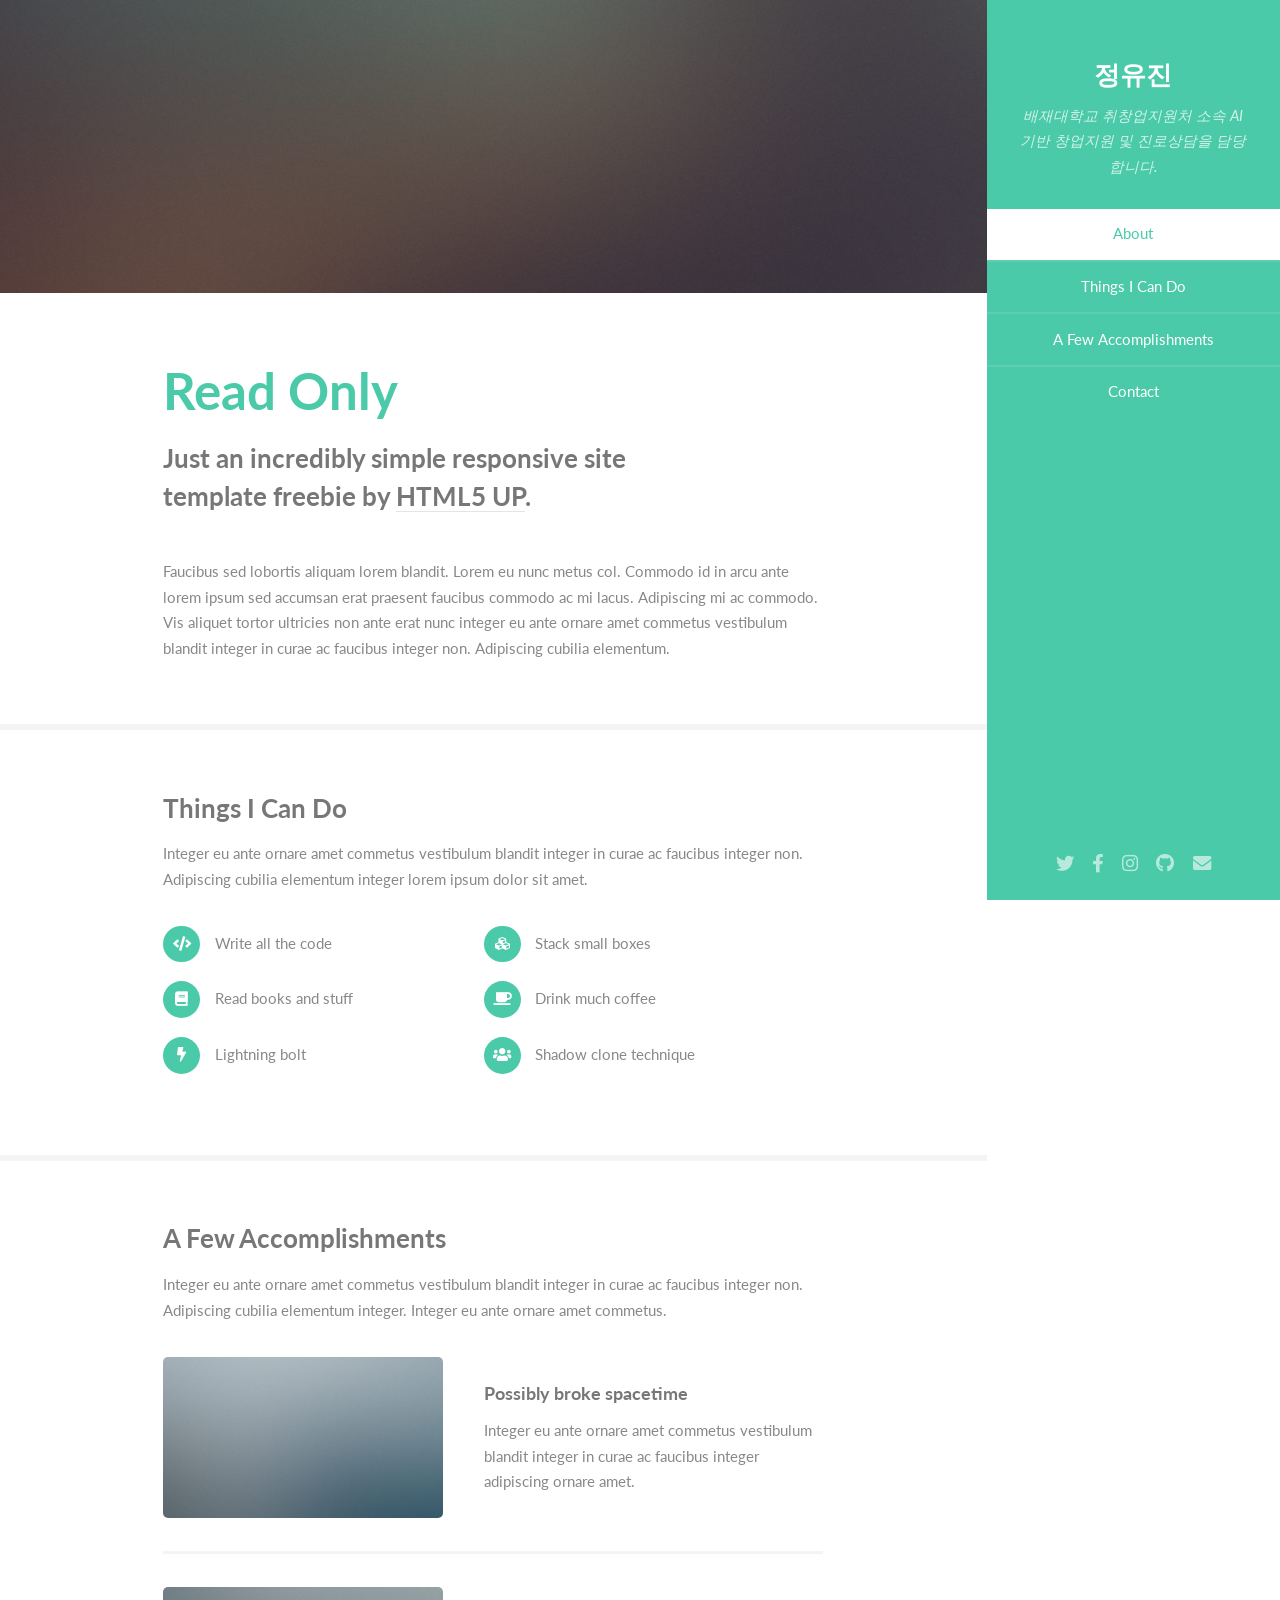
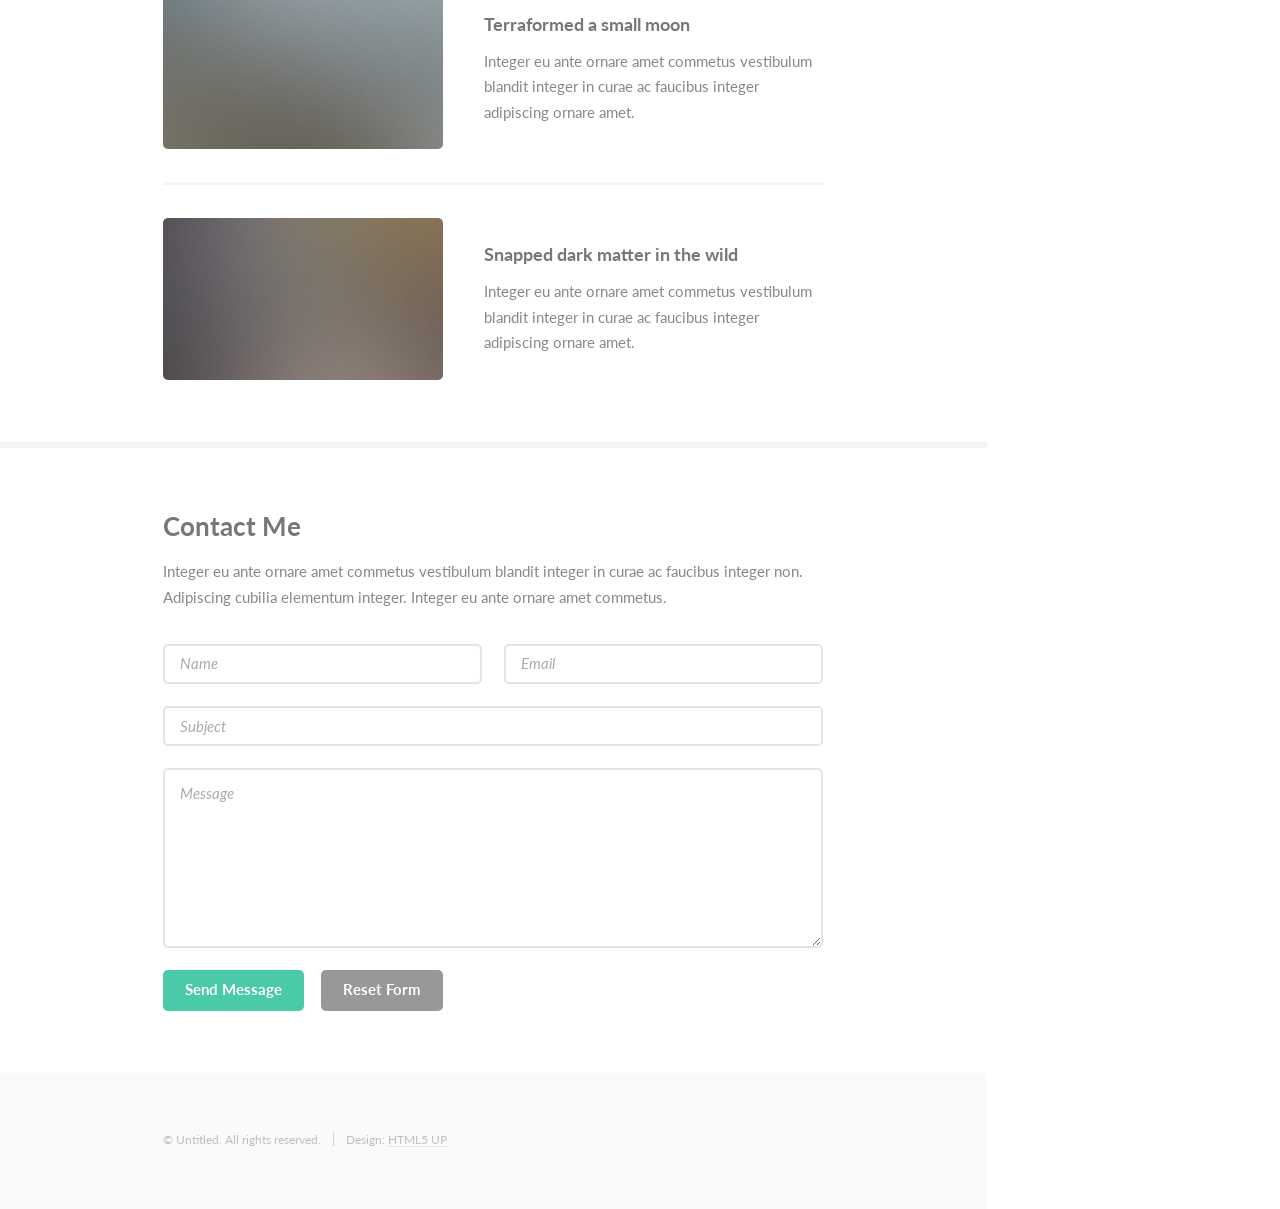
==== commit 52ccb907: "Add files via upload" ====
--- a/index.html
+++ b/index.html
@@ -18,7 +18,8 @@
 <header>
 <span class="image avatar"><img alt="" src="images/avatar.jpg"/></span>
 <h1 id="logo">정유진</h1>
-<p>컴퓨터공학을 전공하였으며 AI 활용 및 연구, Full Stack 개발자이고 MES Solution에 대해 공부하였습니다.</p>
+<p>배재대학교 취창업지원처 소속
+AI 기반 창업지원 및 진로상담을 담당합니다.</p>
 </header>
 <nav id="nav">
 <ul>
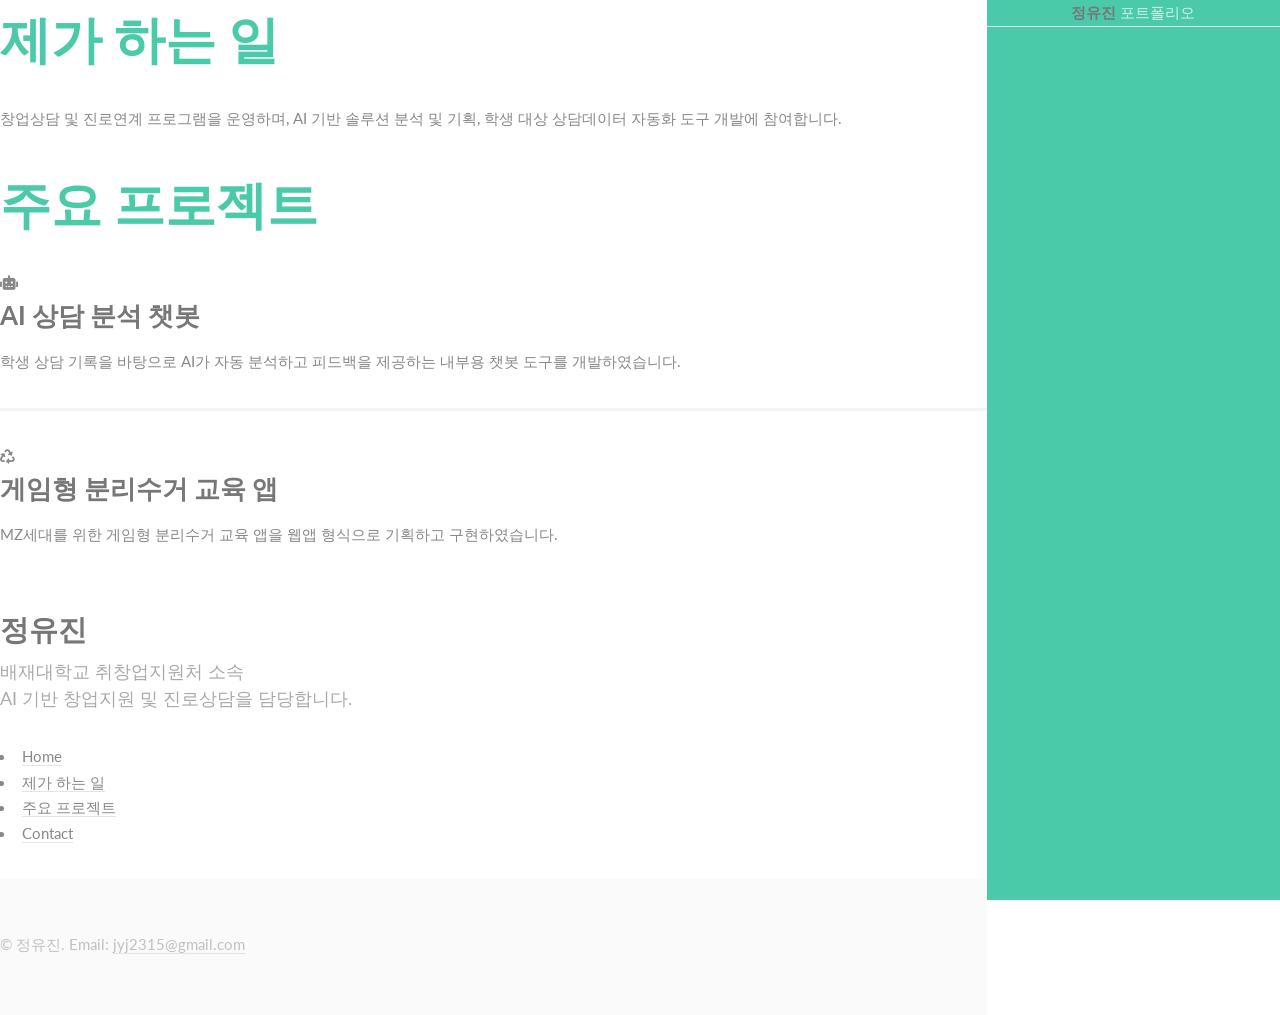
==== commit ac8807a3: "Add files via upload" ====
--- a/index.html
+++ b/index.html
@@ -1,475 +1,100 @@
+
 <!DOCTYPE HTML>
-
-<!--
-	Read Only by HTML5 UP
-	html5up.net | @ajlkn
-	Free for personal and commercial use under the CCA 3.0 license (html5up.net/license)
--->
 <html>
 <head>
-<title>Read Only by HTML5 UP</title>
-<meta charset="utf-8"/>
-<meta content="width=device-width, initial-scale=1, user-scalable=no" name="viewport"/>
-<link href="assets/css/main.css" rel="stylesheet"/>
+    <title>정유진 포트폴리오</title>
+    <meta charset="utf-8" />
+    <meta name="viewport" content="width=device-width, initial-scale=1" />
+    <link rel="stylesheet" href="assets/css/main.css" />
 </head>
 <body class="is-preload">
-<!-- Header -->
-<section id="header">
-<header>
-<span class="image avatar"><img alt="" src="images/avatar.jpg"/></span>
-<h1 id="logo">정유진</h1>
-<p>배재대학교 취창업지원처 소속
-AI 기반 창업지원 및 진로상담을 담당합니다.</p>
-</header>
-<nav id="nav">
-<ul>
-<li><a class="active" href="#one">About</a></li>
-<li><a href="#two">Things I Can Do</a></li>
-<li><a href="#three">A Few Accomplishments</a></li>
-<li><a href="#four">Contact</a></li>
-</ul>
-</nav>
-<footer>
-<ul class="icons">
-<li><a class="icon brands fa-twitter" href="#"><span class="label">Twitter</span></a></li>
-<li><a class="icon brands fa-facebook-f" href="#"><span class="label">Facebook</span></a></li>
-<li><a class="icon brands fa-instagram" href="#"><span class="label">Instagram</span></a></li>
-<li><a class="icon brands fa-github" href="#"><span class="label">Github</span></a></li>
-<li><a class="icon solid fa-envelope" href="#"><span class="label">Email</span></a></li>
-</ul>
-</footer>
-</section>
+
 <!-- Wrapper -->
 <div id="wrapper">
-<!-- Main -->
-<div id="main">
-<!-- One -->
-<section id="one">
-<div class="image main" data-position="center">
-<img alt="" src="images/banner.jpg"/>
+
+    <!-- Main -->
+    <div id="main">
+        <div class="inner">
+
+            <!-- Header -->
+            <header id="header">
+                <a href="#" class="logo"><strong>정유진</strong> 포트폴리오</a>
+            </header>
+
+            <!-- Section: 제가 하는 일 -->
+            <section>
+                <header class="major">
+                    <h2>제가 하는 일</h2>
+                </header>
+                <p>창업상담 및 진로연계 프로그램을 운영하며, AI 기반 솔루션 분석 및 기획,
+                학생 대상 상담데이터 자동화 도구 개발에 참여합니다.</p>
+            </section>
+
+            <!-- Section: 주요 프로젝트 -->
+            <section>
+                <header class="major">
+                    <h2>주요 프로젝트</h2>
+                </header>
+                <div class="features">
+                    <article>
+                        <span class="icon solid fa-robot"></span>
+                        <div class="content">
+                            <h3>AI 상담 분석 챗봇</h3>
+                            <p>학생 상담 기록을 바탕으로 AI가 자동 분석하고 피드백을 제공하는 내부용 챗봇 도구를 개발하였습니다.</p>
+                        </div>
+                    </article>
+                    <article>
+                        <span class="icon solid fa-recycle"></span>
+                        <div class="content">
+                            <h3>게임형 분리수거 교육 앱</h3>
+                            <p>MZ세대를 위한 게임형 분리수거 교육 앱을 웹앱 형식으로 기획하고 구현하였습니다.</p>
+                        </div>
+                    </article>
+                </div>
+            </section>
+
+        </div>
+    </div>
+
+    <!-- Sidebar -->
+    <div id="sidebar">
+        <div class="inner">
+
+            <!-- Profile -->
+            <section id="intro">
+                <a href="#" class="image"><img src="images/avatar.jpg" alt="" /></a>
+                <header>
+                    <h2>정유진</h2>
+                    <p>배재대학교 취창업지원처 소속<br>AI 기반 창업지원 및 진로상담을 담당합니다.</p>
+                </header>
+            </section>
+
+            <!-- Menu -->
+            <nav id="menu">
+                <ul>
+                    <li><a href="#">Home</a></li>
+                    <li><a href="#">제가 하는 일</a></li>
+                    <li><a href="#">주요 프로젝트</a></li>
+                    <li><a href="mailto:jyj2315@gmail.com">Contact</a></li>
+                </ul>
+            </nav>
+
+            <!-- Footer -->
+            <footer id="footer">
+                <p class="copyright">&copy; 정유진. Email: <a href="mailto:jyj2315@gmail.com">jyj2315@gmail.com</a></p>
+            </footer>
+
+        </div>
+    </div>
+
 </div>
-<div class="container">
-<header class="major">
-<h2>Read Only</h2>
-<p>Just an incredibly simple responsive site<br/>
-										template freebie by <a href="http://html5up.net">HTML5 UP</a>.</p>
-</header>
-<p>Faucibus sed lobortis aliquam lorem blandit. Lorem eu nunc metus col. Commodo id in arcu ante lorem ipsum sed accumsan erat praesent faucibus commodo ac mi lacus. Adipiscing mi ac commodo. Vis aliquet tortor ultricies non ante erat nunc integer eu ante ornare amet commetus vestibulum blandit integer in curae ac faucibus integer non. Adipiscing cubilia elementum.</p>
-</div>
-</section>
-<!-- Two -->
-<section id="two">
-<div class="container">
-<h3>Things I Can Do</h3>
-<p>Integer eu ante ornare amet commetus vestibulum blandit integer in curae ac faucibus integer non. Adipiscing cubilia elementum integer lorem ipsum dolor sit amet.</p>
-<ul class="feature-icons">
-<li class="icon solid fa-code">Write all the code</li>
-<li class="icon solid fa-cubes">Stack small boxes</li>
-<li class="icon solid fa-book">Read books and stuff</li>
-<li class="icon solid fa-coffee">Drink much coffee</li>
-<li class="icon solid fa-bolt">Lightning bolt</li>
-<li class="icon solid fa-users">Shadow clone technique</li>
-</ul>
-</div>
-</section>
-<!-- Three -->
-<section id="three">
-<div class="container">
-<h3>A Few Accomplishments</h3>
-<p>Integer eu ante ornare amet commetus vestibulum blandit integer in curae ac faucibus integer non. Adipiscing cubilia elementum integer. Integer eu ante ornare amet commetus.</p>
-<div class="features">
-<article>
-<a class="image" href="#"><img alt="" src="images/pic01.jpg"/></a>
-<div class="inner">
-<h4>Possibly broke spacetime</h4>
-<p>Integer eu ante ornare amet commetus vestibulum blandit integer in curae ac faucibus integer adipiscing ornare amet.</p>
-</div>
-</article>
-<article>
-<a class="image" href="#"><img alt="" src="images/pic02.jpg"/></a>
-<div class="inner">
-<h4>Terraformed a small moon</h4>
-<p>Integer eu ante ornare amet commetus vestibulum blandit integer in curae ac faucibus integer adipiscing ornare amet.</p>
-</div>
-</article>
-<article>
-<a class="image" href="#"><img alt="" src="images/pic03.jpg"/></a>
-<div class="inner">
-<h4>Snapped dark matter in the wild</h4>
-<p>Integer eu ante ornare amet commetus vestibulum blandit integer in curae ac faucibus integer adipiscing ornare amet.</p>
-</div>
-</article>
-</div>
-</div>
-</section>
-<!-- Four -->
-<section id="four">
-<div class="container">
-<h3>Contact Me</h3>
-<p>Integer eu ante ornare amet commetus vestibulum blandit integer in curae ac faucibus integer non. Adipiscing cubilia elementum integer. Integer eu ante ornare amet commetus.</p>
-<form action="#" method="post">
-<div class="row gtr-uniform">
-<div class="col-6 col-12-xsmall"><input id="name" name="name" placeholder="Name" type="text"/></div>
-<div class="col-6 col-12-xsmall"><input id="email" name="email" placeholder="Email" type="email"/></div>
-<div class="col-12"><input id="subject" name="subject" placeholder="Subject" type="text"/></div>
-<div class="col-12"><textarea id="message" name="message" placeholder="Message" rows="6"></textarea></div>
-<div class="col-12">
-<ul class="actions">
-<li><input class="primary" type="submit" value="Send Message"/></li>
-<li><input type="reset" value="Reset Form"/></li>
-</ul>
-</div>
-</div>
-</form>
-</div>
-</section>
-<!-- Five -->
-<!--
-							<section id="five">
-								<div class="container">
-									<h3>Elements</h3>
 
-									<section>
-										<h4>Text</h4>
-										<p>This is <b>bold</b> and this is <strong>strong</strong>. This is <i>italic</i> and this is <em>emphasized</em>.
-										This is <sup>superscript</sup> text and this is <sub>subscript</sub> text.
-										This is <u>underlined</u> and this is code: <code>for (;;) { ... }</code>. Finally, <a href="#">this is a link</a>.</p>
-										<hr />
-										<header>
-											<h4>Heading with a Subtitle</h4>
-											<p>Lorem ipsum dolor sit amet nullam id egestas urna aliquam</p>
-										</header>
-										<p>Nunc lacinia ante nunc ac lobortis. Interdum adipiscing gravida odio porttitor sem non mi integer non faucibus ornare mi ut ante amet placerat aliquet. Volutpat eu sed ante lacinia sapien lorem accumsan varius montes viverra nibh in adipiscing blandit tempus accumsan.</p>
-										<header>
-											<h5>Heading with a Subtitle</h5>
-											<p>Lorem ipsum dolor sit amet nullam id egestas urna aliquam</p>
-										</header>
-										<p>Nunc lacinia ante nunc ac lobortis. Interdum adipiscing gravida odio porttitor sem non mi integer non faucibus ornare mi ut ante amet placerat aliquet. Volutpat eu sed ante lacinia sapien lorem accumsan varius montes viverra nibh in adipiscing blandit tempus accumsan.</p>
-										<hr />
-										<h2>Heading Level 2</h2>
-										<h3>Heading Level 3</h3>
-										<h4>Heading Level 4</h4>
-										<h5>Heading Level 5</h5>
-										<h6>Heading Level 6</h6>
-										<hr />
-										<h5>Blockquote</h5>
-										<blockquote>Fringilla nisl. Donec accumsan interdum nisi, quis tincidunt felis sagittis eget tempus euismod. Vestibulum ante ipsum primis in faucibus vestibulum. Blandit adipiscing eu felis iaculis volutpat ac adipiscing accumsan faucibus. Vestibulum ante ipsum primis in faucibus lorem ipsum dolor sit amet nullam adipiscing eu felis.</blockquote>
-										<h5>Preformatted</h5>
-										<pre><code>i = 0;
-
-while (!deck.isInOrder()) {
-    print 'Iteration ' + i;
-    deck.shuffle();
-    i++;
-}
-
-print 'It took ' + i + ' iterations to sort the deck.';</code></pre>
-									</section>
-
-									<section>
-										<h4>Lists</h4>
-										<div class="row">
-											<div class="col-6 col-12-xsmall">
-												<h5>Unordered</h5>
-												<ul>
-													<li>Dolor pulvinar etiam magna etiam.</li>
-													<li>Sagittis adipiscing lorem eleifend.</li>
-													<li>Felis enim feugiat dolore viverra.</li>
-												</ul>
-												<h5>Alternate</h5>
-												<ul class="alt">
-													<li>Dolor pulvinar etiam magna etiam.</li>
-													<li>Sagittis adipiscing lorem eleifend.</li>
-													<li>Felis enim feugiat dolore viverra.</li>
-												</ul>
-											</div>
-											<div class="col-6 col-12-xsmall">
-												<h5>Ordered</h5>
-												<ol>
-													<li>Dolor pulvinar etiam magna etiam.</li>
-													<li>Etiam vel felis at lorem sed viverra.</li>
-													<li>Felis enim feugiat dolore viverra.</li>
-													<li>Dolor pulvinar etiam magna etiam.</li>
-													<li>Etiam vel felis at lorem sed viverra.</li>
-													<li>Felis enim feugiat dolore viverra.</li>
-												</ol>
-												<h5>Icons</h5>
-												<ul class="icons">
-													<li><a href="#" class="icon brands fa-twitter"><span class="label">Twitter</span></a></li>
-													<li><a href="#" class="icon brands fa-facebook-f"><span class="label">Facebook</span></a></li>
-													<li><a href="#" class="icon brands fa-instagram"><span class="label">Instagram</span></a></li>
-													<li><a href="#" class="icon brands fa-github"><span class="label">Github</span></a></li>
-													<li><a href="#" class="icon brands fa-dribbble"><span class="label">Dribbble</span></a></li>
-													<li><a href="#" class="icon brands fa-tumblr"><span class="label">Tumblr</span></a></li>
-												</ul>
-											</div>
-										</div>
-										<h5>Actions</h5>
-										<ul class="actions">
-											<li><a href="#" class="button primary">Default</a></li>
-											<li><a href="#" class="button">Default</a></li>
-											<li><a href="#" class="button alt">Default</a></li>
-										</ul>
-										<ul class="actions small">
-											<li><a href="#" class="button primary small">Small</a></li>
-											<li><a href="#" class="button small">Small</a></li>
-											<li><a href="#" class="button alt small">Small</a></li>
-										</ul>
-										<div class="row">
-											<div class="col-3 col-6-medium col-12-xsmall">
-												<ul class="actions stacked">
-													<li><a href="#" class="button primary">Default</a></li>
-													<li><a href="#" class="button">Default</a></li>
-													<li><a href="#" class="button alt">Default</a></li>
-												</ul>
-											</div>
-											<div class="col-3 col-6 col-12-xsmall">
-												<ul class="actions stacked">
-													<li><a href="#" class="button primary small">Small</a></li>
-													<li><a href="#" class="button small">Small</a></li>
-													<li><a href="#" class="button alt small">Small</a></li>
-												</ul>
-											</div>
-											<div class="col-3 col-6-medium col-12-xsmall">
-												<ul class="actions stacked">
-													<li><a href="#" class="button primary fit">Default</a></li>
-													<li><a href="#" class="button fit">Default</a></li>
-													<li><a href="#" class="button alt fit">Default</a></li>
-												</ul>
-											</div>
-											<div class="col-3 col-6-medium col-12-xsmall">
-												<ul class="actions stacked">
-													<li><a href="#" class="button primary small fit">Small</a></li>
-													<li><a href="#" class="button small fit">Small</a></li>
-													<li><a href="#" class="button alt small fit">Small</a></li>
-												</ul>
-											</div>
-										</div>
-									</section>
-
-									<section>
-										<h4>Table</h4>
-										<h5>Default</h5>
-										<div class="table-wrapper">
-											<table>
-												<thead>
-													<tr>
-														<th>Name</th>
-														<th>Description</th>
-														<th>Price</th>
-													</tr>
-												</thead>
-												<tbody>
-													<tr>
-														<td>Item One</td>
-														<td>Ante turpis integer aliquet porttitor.</td>
-														<td>29.99</td>
-													</tr>
-													<tr>
-														<td>Item Two</td>
-														<td>Vis ac commodo adipiscing arcu aliquet.</td>
-														<td>19.99</td>
-													</tr>
-													<tr>
-														<td>Item Three</td>
-														<td> Morbi faucibus arcu accumsan lorem.</td>
-														<td>29.99</td>
-													</tr>
-													<tr>
-														<td>Item Four</td>
-														<td>Vitae integer tempus condimentum.</td>
-														<td>19.99</td>
-													</tr>
-													<tr>
-														<td>Item Five</td>
-														<td>Ante turpis integer aliquet porttitor.</td>
-														<td>29.99</td>
-													</tr>
-												</tbody>
-												<tfoot>
-													<tr>
-														<td colspan="2"></td>
-														<td>100.00</td>
-													</tr>
-												</tfoot>
-											</table>
-										</div>
-
-										<h5>Alternate</h5>
-										<div class="table-wrapper">
-											<table class="alt">
-												<thead>
-													<tr>
-														<th>Name</th>
-														<th>Description</th>
-														<th>Price</th>
-													</tr>
-												</thead>
-												<tbody>
-													<tr>
-														<td>Item One</td>
-														<td>Ante turpis integer aliquet porttitor.</td>
-														<td>29.99</td>
-													</tr>
-													<tr>
-														<td>Item Two</td>
-														<td>Vis ac commodo adipiscing arcu aliquet.</td>
-														<td>19.99</td>
-													</tr>
-													<tr>
-														<td>Item Three</td>
-														<td> Morbi faucibus arcu accumsan lorem.</td>
-														<td>29.99</td>
-													</tr>
-													<tr>
-														<td>Item Four</td>
-														<td>Vitae integer tempus condimentum.</td>
-														<td>19.99</td>
-													</tr>
-													<tr>
-														<td>Item Five</td>
-														<td>Ante turpis integer aliquet porttitor.</td>
-														<td>29.99</td>
-													</tr>
-												</tbody>
-												<tfoot>
-													<tr>
-														<td colspan="2"></td>
-														<td>100.00</td>
-													</tr>
-												</tfoot>
-											</table>
-										</div>
-									</section>
-
-									<section>
-										<h4>Buttons</h4>
-										<ul class="actions">
-											<li><a href="#" class="button primary">Primary</a></li>
-											<li><a href="#" class="button">Default</a></li>
-											<li><a href="#" class="button alt">Alternate</a></li>
-										</ul>
-										<ul class="actions">
-											<li><a href="#" class="button primary large">Large</a></li>
-											<li><a href="#" class="button">Default</a></li>
-											<li><a href="#" class="button alt small">Small</a></li>
-										</ul>
-										<ul class="actions fit">
-											<li><a href="#" class="button primary fit">Fit</a></li>
-											<li><a href="#" class="button fit">Fit</a></li>
-											<li><a href="#" class="button alt fit">Fit</a></li>
-										</ul>
-										<ul class="actions fit small">
-											<li><a href="#" class="button primary fit small">Fit + Small</a></li>
-											<li><a href="#" class="button fit small">Fit + Small</a></li>
-											<li><a href="#" class="button alt fit small">Fit + Small</a></li>
-										</ul>
-										<ul class="actions">
-											<li><a href="#" class="button primary icon solid fa-download">Icon</a></li>
-											<li><a href="#" class="button icon solid fa-download">Icon</a></li>
-											<li><a href="#" class="button alt icon solid fa-check">Icon</a></li>
-										</ul>
-										<ul class="actions">
-											<li><span class="button primary disabled">Primary</span></li>
-											<li><span class="button disabled">Default</span></li>
-											<li><span class="button alt disabled">Alternate</span></li>
-										</ul>
-									</section>
-
-									<section>
-										<h4>Form</h4>
-										<form method="post" action="#">
-											<div class="row gtr-uniform">
-												<div class="col-6 col-12-xsmall">
-													<input type="text" name="demo-name" id="demo-name" value="" placeholder="Name" />
-												</div>
-												<div class="col-6 col-12-xsmall">
-													<input type="email" name="demo-email" id="demo-email" value="" placeholder="Email" />
-												</div>
-												<div class="col-12">
-													<select name="demo-category" id="demo-category">
-														<option value="">- Category -</option>
-														<option value="1">Manufacturing</option>
-														<option value="1">Shipping</option>
-														<option value="1">Administration</option>
-														<option value="1">Human Resources</option>
-													</select>
-												</div>
-												<div class="col-4 col-12-medium">
-													<input type="radio" id="demo-priority-low" name="demo-priority" checked>
-													<label for="demo-priority-low">Low Priority</label>
-												</div>
-												<div class="col-4 col-12-medium">
-													<input type="radio" id="demo-priority-normal" name="demo-priority">
-													<label for="demo-priority-normal">Normal Priority</label>
-												</div>
-												<div class="col-4 col-12-medium">
-													<input type="radio" id="demo-priority-high" name="demo-priority">
-													<label for="demo-priority-high">High Priority</label>
-												</div>
-												<div class="col-6 col-12-medium">
-													<input type="checkbox" id="demo-copy" name="demo-copy">
-													<label for="demo-copy">Email me a copy of this message</label>
-												</div>
-												<div class="col-6 col-12-medium">
-													<input type="checkbox" id="demo-human" name="demo-human" checked>
-													<label for="demo-human">I am a human and not a robot</label>
-												</div>
-												<div class="col-12">
-													<textarea name="demo-message" id="demo-message" placeholder="Enter your message" rows="6"></textarea>
-												</div>
-												<div class="col-12">
-													<ul class="actions">
-														<li><input type="submit" value="Send Message" /></li>
-														<li><input type="reset" value="Reset" class="alt" /></li>
-													</ul>
-												</div>
-											</div>
-										</form>
-									</section>
-
-									<section>
-										<h4>Image</h4>
-										<h5>Fit</h5>
-										<span class="image fit"><img src="images/banner.jpg" alt="" /></span>
-										<div class="box alt">
-											<div class="row gtr-50 gtr-uniform">
-												<div class="col-4"><span class="image fit"><img src="images/pic01.jpg" alt="" /></span></div>
-												<div class="col-4"><span class="image fit"><img src="images/pic02.jpg" alt="" /></span></div>
-												<div class="col-4"><span class="image fit"><img src="images/pic03.jpg" alt="" /></span></div>
-												<div class="col-4"><span class="image fit"><img src="images/pic02.jpg" alt="" /></span></div>
-												<div class="col-4"><span class="image fit"><img src="images/pic03.jpg" alt="" /></span></div>
-												<div class="col-4"><span class="image fit"><img src="images/pic01.jpg" alt="" /></span></div>
-												<div class="col-4"><span class="image fit"><img src="images/pic03.jpg" alt="" /></span></div>
-												<div class="col-4"><span class="image fit"><img src="images/pic01.jpg" alt="" /></span></div>
-												<div class="col-4"><span class="image fit"><img src="images/pic02.jpg" alt="" /></span></div>
-											</div>
-										</div>
-										<h5>Left &amp; Right</h5>
-										<p><span class="image left"><img src="images/avatar.jpg" alt="" /></span>Fringilla nisl. Donec accumsan interdum nisi, quis tincidunt felis sagittis eget. tempus euismod. Vestibulum ante ipsum primis in faucibus vestibulum. Blandit adipiscing eu felis iaculis volutpat ac adipiscing accumsan eu faucibus. Integer ac pellentesque praesent tincidunt felis sagittis eget. tempus euismod. Vestibulum ante ipsum primis in faucibus vestibulum. Blandit adipiscing eu felis iaculis volutpat ac adipiscing accumsan eu faucibus. Integer ac pellentesque praesent. Donec accumsan interdum nisi, quis tincidunt felis sagittis eget. tempus euismod. Vestibulum ante ipsum primis in faucibus vestibulum. Blandit adipiscing eu felis iaculis volutpat ac adipiscing accumsan eu faucibus. Integer ac pellentesque praesent tincidunt felis sagittis eget. tempus euismod. Vestibulum ante ipsum primis in faucibus vestibulum. Blandit adipiscing eu felis iaculis volutpat ac adipiscing accumsan eu faucibus. Integer ac pellentesque praesent.</p>
-										<p><span class="image right"><img src="images/avatar.jpg" alt="" /></span>Fringilla nisl. Donec accumsan interdum nisi, quis tincidunt felis sagittis eget. tempus euismod. Vestibulum ante ipsum primis in faucibus vestibulum. Blandit adipiscing eu felis iaculis volutpat ac adipiscing accumsan eu faucibus. Integer ac pellentesque praesent tincidunt felis sagittis eget. tempus euismod. Vestibulum ante ipsum primis in faucibus vestibulum. Blandit adipiscing eu felis iaculis volutpat ac adipiscing accumsan eu faucibus. Integer ac pellentesque praesent. Donec accumsan interdum nisi, quis tincidunt felis sagittis eget. tempus euismod. Vestibulum ante ipsum primis in faucibus vestibulum. Blandit adipiscing eu felis iaculis volutpat ac adipiscing accumsan eu faucibus. Integer ac pellentesque praesent tincidunt felis sagittis eget. tempus euismod. Vestibulum ante ipsum primis in faucibus vestibulum. Blandit adipiscing eu felis iaculis volutpat ac adipiscing accumsan eu faucibus. Integer ac pellentesque praesent.</p>
-									</section>
-
-								</div>
-							</section>
-						-->
-</div>
-<!-- Footer -->
-<section id="footer">
-<div class="container">
-<ul class="copyright">
-<li>© Untitled. All rights reserved.</li><li>Design: <a href="http://html5up.net">HTML5 UP</a></li>
-</ul>
-</div>
-</section>
-</div>
 <!-- Scripts -->
 <script src="assets/js/jquery.min.js"></script>
-<script src="assets/js/jquery.scrollex.min.js"></script>
-<script src="assets/js/jquery.scrolly.min.js"></script>
 <script src="assets/js/browser.min.js"></script>
 <script src="assets/js/breakpoints.min.js"></script>
 <script src="assets/js/util.js"></script>
 <script src="assets/js/main.js"></script>
+
 </body>
-</html>+</html>
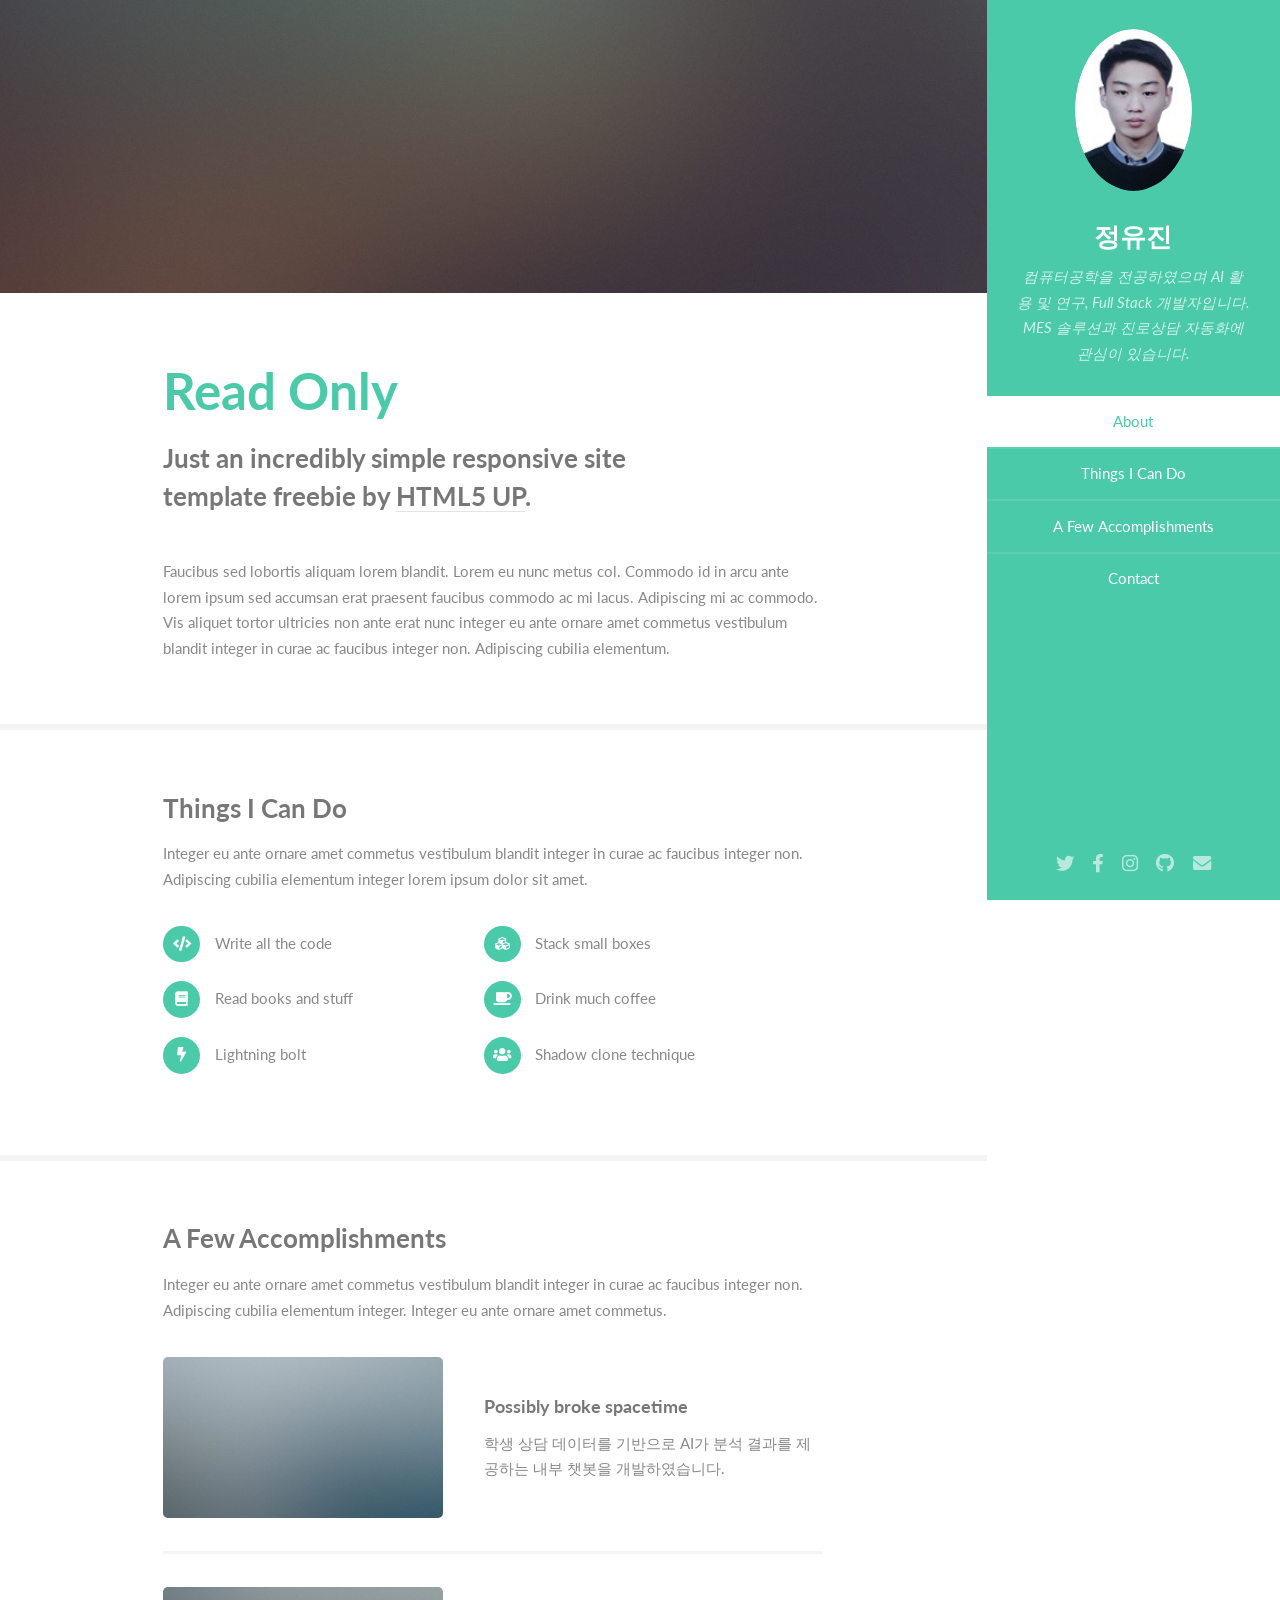
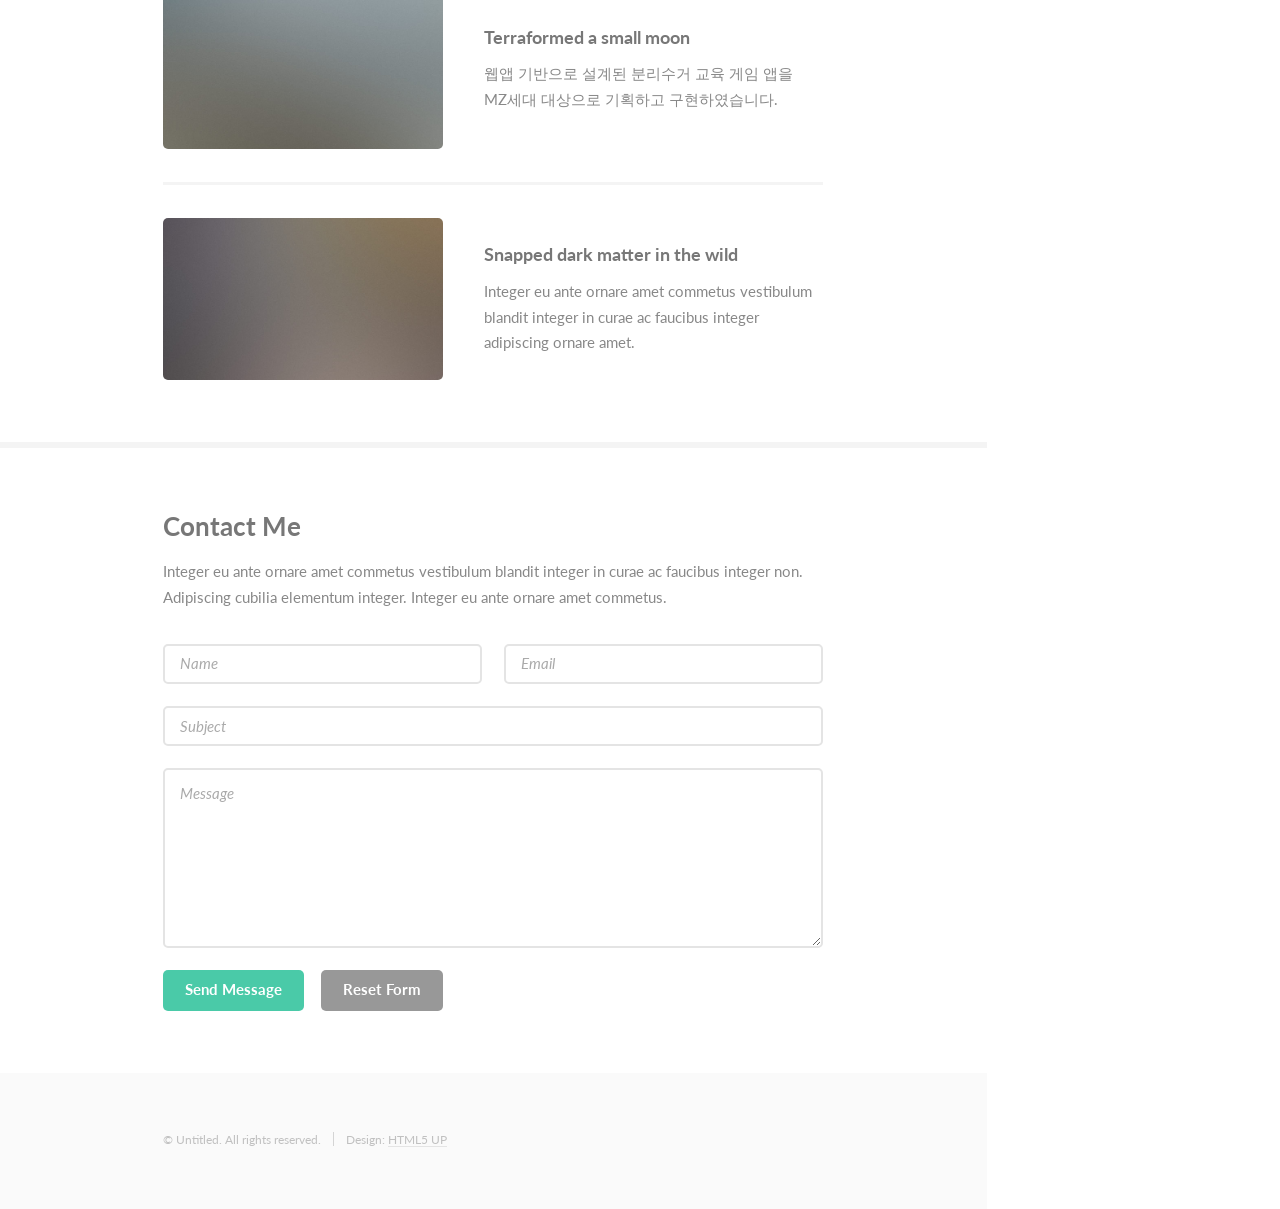
==== commit 772a24d3: "Add files via upload" ====
--- a/index.html
+++ b/index.html
@@ -1,100 +1,474 @@
-
 <!DOCTYPE HTML>
+
+<!--
+	Read Only by HTML5 UP
+	html5up.net | @ajlkn
+	Free for personal and commercial use under the CCA 3.0 license (html5up.net/license)
+-->
 <html>
 <head>
-    <title>정유진 포트폴리오</title>
-    <meta charset="utf-8" />
-    <meta name="viewport" content="width=device-width, initial-scale=1" />
-    <link rel="stylesheet" href="assets/css/main.css" />
+<title>Read Only by HTML5 UP</title>
+<meta charset="utf-8"/>
+<meta content="width=device-width, initial-scale=1, user-scalable=no" name="viewport"/>
+<link href="assets/css/main.css" rel="stylesheet"/>
 </head>
 <body class="is-preload">
-
+<!-- Header -->
+<section id="header">
+<header>
+<span class="image avatar"><img alt="" src="images/avatar.jpg"/></span>
+<h1 id="logo">정유진</h1>
+<p>컴퓨터공학을 전공하였으며 AI 활용 및 연구, Full Stack 개발자입니다. MES 솔루션과 진로상담 자동화에 관심이 있습니다.</p>
+</header>
+<nav id="nav">
+<ul>
+<li><a class="active" href="#one">About</a></li>
+<li><a href="#two">Things I Can Do</a></li>
+<li><a href="#three">A Few Accomplishments</a></li>
+<li><a href="#four">Contact</a></li>
+</ul>
+</nav>
+<footer>
+<ul class="icons">
+<li><a class="icon brands fa-twitter" href="#"><span class="label">Twitter</span></a></li>
+<li><a class="icon brands fa-facebook-f" href="#"><span class="label">Facebook</span></a></li>
+<li><a class="icon brands fa-instagram" href="#"><span class="label">Instagram</span></a></li>
+<li><a class="icon brands fa-github" href="#"><span class="label">Github</span></a></li>
+<li><a class="icon solid fa-envelope" href="#"><span class="label">Email</span></a></li>
+</ul>
+</footer>
+</section>
 <!-- Wrapper -->
 <div id="wrapper">
-
-    <!-- Main -->
-    <div id="main">
-        <div class="inner">
-
-            <!-- Header -->
-            <header id="header">
-                <a href="#" class="logo"><strong>정유진</strong> 포트폴리오</a>
-            </header>
-
-            <!-- Section: 제가 하는 일 -->
-            <section>
-                <header class="major">
-                    <h2>제가 하는 일</h2>
-                </header>
-                <p>창업상담 및 진로연계 프로그램을 운영하며, AI 기반 솔루션 분석 및 기획,
-                학생 대상 상담데이터 자동화 도구 개발에 참여합니다.</p>
-            </section>
-
-            <!-- Section: 주요 프로젝트 -->
-            <section>
-                <header class="major">
-                    <h2>주요 프로젝트</h2>
-                </header>
-                <div class="features">
-                    <article>
-                        <span class="icon solid fa-robot"></span>
-                        <div class="content">
-                            <h3>AI 상담 분석 챗봇</h3>
-                            <p>학생 상담 기록을 바탕으로 AI가 자동 분석하고 피드백을 제공하는 내부용 챗봇 도구를 개발하였습니다.</p>
-                        </div>
-                    </article>
-                    <article>
-                        <span class="icon solid fa-recycle"></span>
-                        <div class="content">
-                            <h3>게임형 분리수거 교육 앱</h3>
-                            <p>MZ세대를 위한 게임형 분리수거 교육 앱을 웹앱 형식으로 기획하고 구현하였습니다.</p>
-                        </div>
-                    </article>
-                </div>
-            </section>
-
-        </div>
-    </div>
-
-    <!-- Sidebar -->
-    <div id="sidebar">
-        <div class="inner">
-
-            <!-- Profile -->
-            <section id="intro">
-                <a href="#" class="image"><img src="images/avatar.jpg" alt="" /></a>
-                <header>
-                    <h2>정유진</h2>
-                    <p>배재대학교 취창업지원처 소속<br>AI 기반 창업지원 및 진로상담을 담당합니다.</p>
-                </header>
-            </section>
-
-            <!-- Menu -->
-            <nav id="menu">
-                <ul>
-                    <li><a href="#">Home</a></li>
-                    <li><a href="#">제가 하는 일</a></li>
-                    <li><a href="#">주요 프로젝트</a></li>
-                    <li><a href="mailto:jyj2315@gmail.com">Contact</a></li>
-                </ul>
-            </nav>
-
-            <!-- Footer -->
-            <footer id="footer">
-                <p class="copyright">&copy; 정유진. Email: <a href="mailto:jyj2315@gmail.com">jyj2315@gmail.com</a></p>
-            </footer>
-
-        </div>
-    </div>
-
-</div>
-
+<!-- Main -->
+<div id="main">
+<!-- One -->
+<section id="one">
+<div class="image main" data-position="center">
+<img alt="" src="images/banner.jpg"/>
+</div>
+<div class="container">
+<header class="major">
+<h2>Read Only</h2>
+<p>Just an incredibly simple responsive site<br/>
+										template freebie by <a href="http://html5up.net">HTML5 UP</a>.</p>
+</header>
+<p>Faucibus sed lobortis aliquam lorem blandit. Lorem eu nunc metus col. Commodo id in arcu ante lorem ipsum sed accumsan erat praesent faucibus commodo ac mi lacus. Adipiscing mi ac commodo. Vis aliquet tortor ultricies non ante erat nunc integer eu ante ornare amet commetus vestibulum blandit integer in curae ac faucibus integer non. Adipiscing cubilia elementum.</p>
+</div>
+</section>
+<!-- Two -->
+<section id="two">
+<div class="container">
+<h3>Things I Can Do</h3>
+<p>Integer eu ante ornare amet commetus vestibulum blandit integer in curae ac faucibus integer non. Adipiscing cubilia elementum integer lorem ipsum dolor sit amet.</p>
+<ul class="feature-icons">
+<li class="icon solid fa-code">Write all the code</li>
+<li class="icon solid fa-cubes">Stack small boxes</li>
+<li class="icon solid fa-book">Read books and stuff</li>
+<li class="icon solid fa-coffee">Drink much coffee</li>
+<li class="icon solid fa-bolt">Lightning bolt</li>
+<li class="icon solid fa-users">Shadow clone technique</li>
+</ul>
+</div>
+</section>
+<!-- Three -->
+<section id="three">
+<div class="container">
+<h3>A Few Accomplishments</h3>
+<p>Integer eu ante ornare amet commetus vestibulum blandit integer in curae ac faucibus integer non. Adipiscing cubilia elementum integer. Integer eu ante ornare amet commetus.</p>
+<div class="features">
+<article>
+<a class="image" href="#"><img alt="" src="images/pic01.jpg"/></a>
+<div class="inner">
+<h4>Possibly broke spacetime</h4>
+<p>학생 상담 데이터를 기반으로 AI가 분석 결과를 제공하는 내부 챗봇을 개발하였습니다.</p>
+</div>
+</article>
+<article>
+<a class="image" href="#"><img alt="" src="images/pic02.jpg"/></a>
+<div class="inner">
+<h4>Terraformed a small moon</h4>
+<p>웹앱 기반으로 설계된 분리수거 교육 게임 앱을 MZ세대 대상으로 기획하고 구현하였습니다.</p>
+</div>
+</article>
+<article>
+<a class="image" href="#"><img alt="" src="images/pic03.jpg"/></a>
+<div class="inner">
+<h4>Snapped dark matter in the wild</h4>
+<p>Integer eu ante ornare amet commetus vestibulum blandit integer in curae ac faucibus integer adipiscing ornare amet.</p>
+</div>
+</article>
+</div>
+</div>
+</section>
+<!-- Four -->
+<section id="four">
+<div class="container">
+<h3>Contact Me</h3>
+<p>Integer eu ante ornare amet commetus vestibulum blandit integer in curae ac faucibus integer non. Adipiscing cubilia elementum integer. Integer eu ante ornare amet commetus.</p>
+<form action="#" method="post">
+<div class="row gtr-uniform">
+<div class="col-6 col-12-xsmall"><input id="name" name="name" placeholder="Name" type="text"/></div>
+<div class="col-6 col-12-xsmall"><input id="email" name="email" placeholder="Email" type="email"/></div>
+<div class="col-12"><input id="subject" name="subject" placeholder="Subject" type="text"/></div>
+<div class="col-12"><textarea id="message" name="message" placeholder="Message" rows="6"></textarea></div>
+<div class="col-12">
+<ul class="actions">
+<li><input class="primary" type="submit" value="Send Message"/></li>
+<li><input type="reset" value="Reset Form"/></li>
+</ul>
+</div>
+</div>
+</form>
+</div>
+</section>
+<!-- Five -->
+<!--
+							<section id="five">
+								<div class="container">
+									<h3>Elements</h3>
+
+									<section>
+										<h4>Text</h4>
+										<p>This is <b>bold</b> and this is <strong>strong</strong>. This is <i>italic</i> and this is <em>emphasized</em>.
+										This is <sup>superscript</sup> text and this is <sub>subscript</sub> text.
+										This is <u>underlined</u> and this is code: <code>for (;;) { ... }</code>. Finally, <a href="#">this is a link</a>.</p>
+										<hr />
+										<header>
+											<h4>Heading with a Subtitle</h4>
+											<p>Lorem ipsum dolor sit amet nullam id egestas urna aliquam</p>
+										</header>
+										<p>Nunc lacinia ante nunc ac lobortis. Interdum adipiscing gravida odio porttitor sem non mi integer non faucibus ornare mi ut ante amet placerat aliquet. Volutpat eu sed ante lacinia sapien lorem accumsan varius montes viverra nibh in adipiscing blandit tempus accumsan.</p>
+										<header>
+											<h5>Heading with a Subtitle</h5>
+											<p>Lorem ipsum dolor sit amet nullam id egestas urna aliquam</p>
+										</header>
+										<p>Nunc lacinia ante nunc ac lobortis. Interdum adipiscing gravida odio porttitor sem non mi integer non faucibus ornare mi ut ante amet placerat aliquet. Volutpat eu sed ante lacinia sapien lorem accumsan varius montes viverra nibh in adipiscing blandit tempus accumsan.</p>
+										<hr />
+										<h2>Heading Level 2</h2>
+										<h3>Heading Level 3</h3>
+										<h4>Heading Level 4</h4>
+										<h5>Heading Level 5</h5>
+										<h6>Heading Level 6</h6>
+										<hr />
+										<h5>Blockquote</h5>
+										<blockquote>Fringilla nisl. Donec accumsan interdum nisi, quis tincidunt felis sagittis eget tempus euismod. Vestibulum ante ipsum primis in faucibus vestibulum. Blandit adipiscing eu felis iaculis volutpat ac adipiscing accumsan faucibus. Vestibulum ante ipsum primis in faucibus lorem ipsum dolor sit amet nullam adipiscing eu felis.</blockquote>
+										<h5>Preformatted</h5>
+										<pre><code>i = 0;
+
+while (!deck.isInOrder()) {
+    print 'Iteration ' + i;
+    deck.shuffle();
+    i++;
+}
+
+print 'It took ' + i + ' iterations to sort the deck.';</code></pre>
+									</section>
+
+									<section>
+										<h4>Lists</h4>
+										<div class="row">
+											<div class="col-6 col-12-xsmall">
+												<h5>Unordered</h5>
+												<ul>
+													<li>Dolor pulvinar etiam magna etiam.</li>
+													<li>Sagittis adipiscing lorem eleifend.</li>
+													<li>Felis enim feugiat dolore viverra.</li>
+												</ul>
+												<h5>Alternate</h5>
+												<ul class="alt">
+													<li>Dolor pulvinar etiam magna etiam.</li>
+													<li>Sagittis adipiscing lorem eleifend.</li>
+													<li>Felis enim feugiat dolore viverra.</li>
+												</ul>
+											</div>
+											<div class="col-6 col-12-xsmall">
+												<h5>Ordered</h5>
+												<ol>
+													<li>Dolor pulvinar etiam magna etiam.</li>
+													<li>Etiam vel felis at lorem sed viverra.</li>
+													<li>Felis enim feugiat dolore viverra.</li>
+													<li>Dolor pulvinar etiam magna etiam.</li>
+													<li>Etiam vel felis at lorem sed viverra.</li>
+													<li>Felis enim feugiat dolore viverra.</li>
+												</ol>
+												<h5>Icons</h5>
+												<ul class="icons">
+													<li><a href="#" class="icon brands fa-twitter"><span class="label">Twitter</span></a></li>
+													<li><a href="#" class="icon brands fa-facebook-f"><span class="label">Facebook</span></a></li>
+													<li><a href="#" class="icon brands fa-instagram"><span class="label">Instagram</span></a></li>
+													<li><a href="#" class="icon brands fa-github"><span class="label">Github</span></a></li>
+													<li><a href="#" class="icon brands fa-dribbble"><span class="label">Dribbble</span></a></li>
+													<li><a href="#" class="icon brands fa-tumblr"><span class="label">Tumblr</span></a></li>
+												</ul>
+											</div>
+										</div>
+										<h5>Actions</h5>
+										<ul class="actions">
+											<li><a href="#" class="button primary">Default</a></li>
+											<li><a href="#" class="button">Default</a></li>
+											<li><a href="#" class="button alt">Default</a></li>
+										</ul>
+										<ul class="actions small">
+											<li><a href="#" class="button primary small">Small</a></li>
+											<li><a href="#" class="button small">Small</a></li>
+											<li><a href="#" class="button alt small">Small</a></li>
+										</ul>
+										<div class="row">
+											<div class="col-3 col-6-medium col-12-xsmall">
+												<ul class="actions stacked">
+													<li><a href="#" class="button primary">Default</a></li>
+													<li><a href="#" class="button">Default</a></li>
+													<li><a href="#" class="button alt">Default</a></li>
+												</ul>
+											</div>
+											<div class="col-3 col-6 col-12-xsmall">
+												<ul class="actions stacked">
+													<li><a href="#" class="button primary small">Small</a></li>
+													<li><a href="#" class="button small">Small</a></li>
+													<li><a href="#" class="button alt small">Small</a></li>
+												</ul>
+											</div>
+											<div class="col-3 col-6-medium col-12-xsmall">
+												<ul class="actions stacked">
+													<li><a href="#" class="button primary fit">Default</a></li>
+													<li><a href="#" class="button fit">Default</a></li>
+													<li><a href="#" class="button alt fit">Default</a></li>
+												</ul>
+											</div>
+											<div class="col-3 col-6-medium col-12-xsmall">
+												<ul class="actions stacked">
+													<li><a href="#" class="button primary small fit">Small</a></li>
+													<li><a href="#" class="button small fit">Small</a></li>
+													<li><a href="#" class="button alt small fit">Small</a></li>
+												</ul>
+											</div>
+										</div>
+									</section>
+
+									<section>
+										<h4>Table</h4>
+										<h5>Default</h5>
+										<div class="table-wrapper">
+											<table>
+												<thead>
+													<tr>
+														<th>Name</th>
+														<th>Description</th>
+														<th>Price</th>
+													</tr>
+												</thead>
+												<tbody>
+													<tr>
+														<td>Item One</td>
+														<td>Ante turpis integer aliquet porttitor.</td>
+														<td>29.99</td>
+													</tr>
+													<tr>
+														<td>Item Two</td>
+														<td>Vis ac commodo adipiscing arcu aliquet.</td>
+														<td>19.99</td>
+													</tr>
+													<tr>
+														<td>Item Three</td>
+														<td> Morbi faucibus arcu accumsan lorem.</td>
+														<td>29.99</td>
+													</tr>
+													<tr>
+														<td>Item Four</td>
+														<td>Vitae integer tempus condimentum.</td>
+														<td>19.99</td>
+													</tr>
+													<tr>
+														<td>Item Five</td>
+														<td>Ante turpis integer aliquet porttitor.</td>
+														<td>29.99</td>
+													</tr>
+												</tbody>
+												<tfoot>
+													<tr>
+														<td colspan="2"></td>
+														<td>100.00</td>
+													</tr>
+												</tfoot>
+											</table>
+										</div>
+
+										<h5>Alternate</h5>
+										<div class="table-wrapper">
+											<table class="alt">
+												<thead>
+													<tr>
+														<th>Name</th>
+														<th>Description</th>
+														<th>Price</th>
+													</tr>
+												</thead>
+												<tbody>
+													<tr>
+														<td>Item One</td>
+														<td>Ante turpis integer aliquet porttitor.</td>
+														<td>29.99</td>
+													</tr>
+													<tr>
+														<td>Item Two</td>
+														<td>Vis ac commodo adipiscing arcu aliquet.</td>
+														<td>19.99</td>
+													</tr>
+													<tr>
+														<td>Item Three</td>
+														<td> Morbi faucibus arcu accumsan lorem.</td>
+														<td>29.99</td>
+													</tr>
+													<tr>
+														<td>Item Four</td>
+														<td>Vitae integer tempus condimentum.</td>
+														<td>19.99</td>
+													</tr>
+													<tr>
+														<td>Item Five</td>
+														<td>Ante turpis integer aliquet porttitor.</td>
+														<td>29.99</td>
+													</tr>
+												</tbody>
+												<tfoot>
+													<tr>
+														<td colspan="2"></td>
+														<td>100.00</td>
+													</tr>
+												</tfoot>
+											</table>
+										</div>
+									</section>
+
+									<section>
+										<h4>Buttons</h4>
+										<ul class="actions">
+											<li><a href="#" class="button primary">Primary</a></li>
+											<li><a href="#" class="button">Default</a></li>
+											<li><a href="#" class="button alt">Alternate</a></li>
+										</ul>
+										<ul class="actions">
+											<li><a href="#" class="button primary large">Large</a></li>
+											<li><a href="#" class="button">Default</a></li>
+											<li><a href="#" class="button alt small">Small</a></li>
+										</ul>
+										<ul class="actions fit">
+											<li><a href="#" class="button primary fit">Fit</a></li>
+											<li><a href="#" class="button fit">Fit</a></li>
+											<li><a href="#" class="button alt fit">Fit</a></li>
+										</ul>
+										<ul class="actions fit small">
+											<li><a href="#" class="button primary fit small">Fit + Small</a></li>
+											<li><a href="#" class="button fit small">Fit + Small</a></li>
+											<li><a href="#" class="button alt fit small">Fit + Small</a></li>
+										</ul>
+										<ul class="actions">
+											<li><a href="#" class="button primary icon solid fa-download">Icon</a></li>
+											<li><a href="#" class="button icon solid fa-download">Icon</a></li>
+											<li><a href="#" class="button alt icon solid fa-check">Icon</a></li>
+										</ul>
+										<ul class="actions">
+											<li><span class="button primary disabled">Primary</span></li>
+											<li><span class="button disabled">Default</span></li>
+											<li><span class="button alt disabled">Alternate</span></li>
+										</ul>
+									</section>
+
+									<section>
+										<h4>Form</h4>
+										<form method="post" action="#">
+											<div class="row gtr-uniform">
+												<div class="col-6 col-12-xsmall">
+													<input type="text" name="demo-name" id="demo-name" value="" placeholder="Name" />
+												</div>
+												<div class="col-6 col-12-xsmall">
+													<input type="email" name="demo-email" id="demo-email" value="" placeholder="Email" />
+												</div>
+												<div class="col-12">
+													<select name="demo-category" id="demo-category">
+														<option value="">- Category -</option>
+														<option value="1">Manufacturing</option>
+														<option value="1">Shipping</option>
+														<option value="1">Administration</option>
+														<option value="1">Human Resources</option>
+													</select>
+												</div>
+												<div class="col-4 col-12-medium">
+													<input type="radio" id="demo-priority-low" name="demo-priority" checked>
+													<label for="demo-priority-low">Low Priority</label>
+												</div>
+												<div class="col-4 col-12-medium">
+													<input type="radio" id="demo-priority-normal" name="demo-priority">
+													<label for="demo-priority-normal">Normal Priority</label>
+												</div>
+												<div class="col-4 col-12-medium">
+													<input type="radio" id="demo-priority-high" name="demo-priority">
+													<label for="demo-priority-high">High Priority</label>
+												</div>
+												<div class="col-6 col-12-medium">
+													<input type="checkbox" id="demo-copy" name="demo-copy">
+													<label for="demo-copy">Email me a copy of this message</label>
+												</div>
+												<div class="col-6 col-12-medium">
+													<input type="checkbox" id="demo-human" name="demo-human" checked>
+													<label for="demo-human">I am a human and not a robot</label>
+												</div>
+												<div class="col-12">
+													<textarea name="demo-message" id="demo-message" placeholder="Enter your message" rows="6"></textarea>
+												</div>
+												<div class="col-12">
+													<ul class="actions">
+														<li><input type="submit" value="Send Message" /></li>
+														<li><input type="reset" value="Reset" class="alt" /></li>
+													</ul>
+												</div>
+											</div>
+										</form>
+									</section>
+
+									<section>
+										<h4>Image</h4>
+										<h5>Fit</h5>
+										<span class="image fit"><img src="images/banner.jpg" alt="" /></span>
+										<div class="box alt">
+											<div class="row gtr-50 gtr-uniform">
+												<div class="col-4"><span class="image fit"><img src="images/pic01.jpg" alt="" /></span></div>
+												<div class="col-4"><span class="image fit"><img src="images/pic02.jpg" alt="" /></span></div>
+												<div class="col-4"><span class="image fit"><img src="images/pic03.jpg" alt="" /></span></div>
+												<div class="col-4"><span class="image fit"><img src="images/pic02.jpg" alt="" /></span></div>
+												<div class="col-4"><span class="image fit"><img src="images/pic03.jpg" alt="" /></span></div>
+												<div class="col-4"><span class="image fit"><img src="images/pic01.jpg" alt="" /></span></div>
+												<div class="col-4"><span class="image fit"><img src="images/pic03.jpg" alt="" /></span></div>
+												<div class="col-4"><span class="image fit"><img src="images/pic01.jpg" alt="" /></span></div>
+												<div class="col-4"><span class="image fit"><img src="images/pic02.jpg" alt="" /></span></div>
+											</div>
+										</div>
+										<h5>Left &amp; Right</h5>
+										<p><span class="image left"><img src="images/avatar.jpg" alt="" /></span>Fringilla nisl. Donec accumsan interdum nisi, quis tincidunt felis sagittis eget. tempus euismod. Vestibulum ante ipsum primis in faucibus vestibulum. Blandit adipiscing eu felis iaculis volutpat ac adipiscing accumsan eu faucibus. Integer ac pellentesque praesent tincidunt felis sagittis eget. tempus euismod. Vestibulum ante ipsum primis in faucibus vestibulum. Blandit adipiscing eu felis iaculis volutpat ac adipiscing accumsan eu faucibus. Integer ac pellentesque praesent. Donec accumsan interdum nisi, quis tincidunt felis sagittis eget. tempus euismod. Vestibulum ante ipsum primis in faucibus vestibulum. Blandit adipiscing eu felis iaculis volutpat ac adipiscing accumsan eu faucibus. Integer ac pellentesque praesent tincidunt felis sagittis eget. tempus euismod. Vestibulum ante ipsum primis in faucibus vestibulum. Blandit adipiscing eu felis iaculis volutpat ac adipiscing accumsan eu faucibus. Integer ac pellentesque praesent.</p>
+										<p><span class="image right"><img src="images/avatar.jpg" alt="" /></span>Fringilla nisl. Donec accumsan interdum nisi, quis tincidunt felis sagittis eget. tempus euismod. Vestibulum ante ipsum primis in faucibus vestibulum. Blandit adipiscing eu felis iaculis volutpat ac adipiscing accumsan eu faucibus. Integer ac pellentesque praesent tincidunt felis sagittis eget. tempus euismod. Vestibulum ante ipsum primis in faucibus vestibulum. Blandit adipiscing eu felis iaculis volutpat ac adipiscing accumsan eu faucibus. Integer ac pellentesque praesent. Donec accumsan interdum nisi, quis tincidunt felis sagittis eget. tempus euismod. Vestibulum ante ipsum primis in faucibus vestibulum. Blandit adipiscing eu felis iaculis volutpat ac adipiscing accumsan eu faucibus. Integer ac pellentesque praesent tincidunt felis sagittis eget. tempus euismod. Vestibulum ante ipsum primis in faucibus vestibulum. Blandit adipiscing eu felis iaculis volutpat ac adipiscing accumsan eu faucibus. Integer ac pellentesque praesent.</p>
+									</section>
+
+								</div>
+							</section>
+						-->
+</div>
+<!-- Footer -->
+<section id="footer">
+<div class="container">
+<ul class="copyright">
+<li>© Untitled. All rights reserved.</li><li>Design: <a href="http://html5up.net">HTML5 UP</a></li>
+</ul>
+</div>
+</section>
+</div>
 <!-- Scripts -->
 <script src="assets/js/jquery.min.js"></script>
+<script src="assets/js/jquery.scrollex.min.js"></script>
+<script src="assets/js/jquery.scrolly.min.js"></script>
 <script src="assets/js/browser.min.js"></script>
 <script src="assets/js/breakpoints.min.js"></script>
 <script src="assets/js/util.js"></script>
 <script src="assets/js/main.js"></script>
-
 </body>
-</html>
+</html>
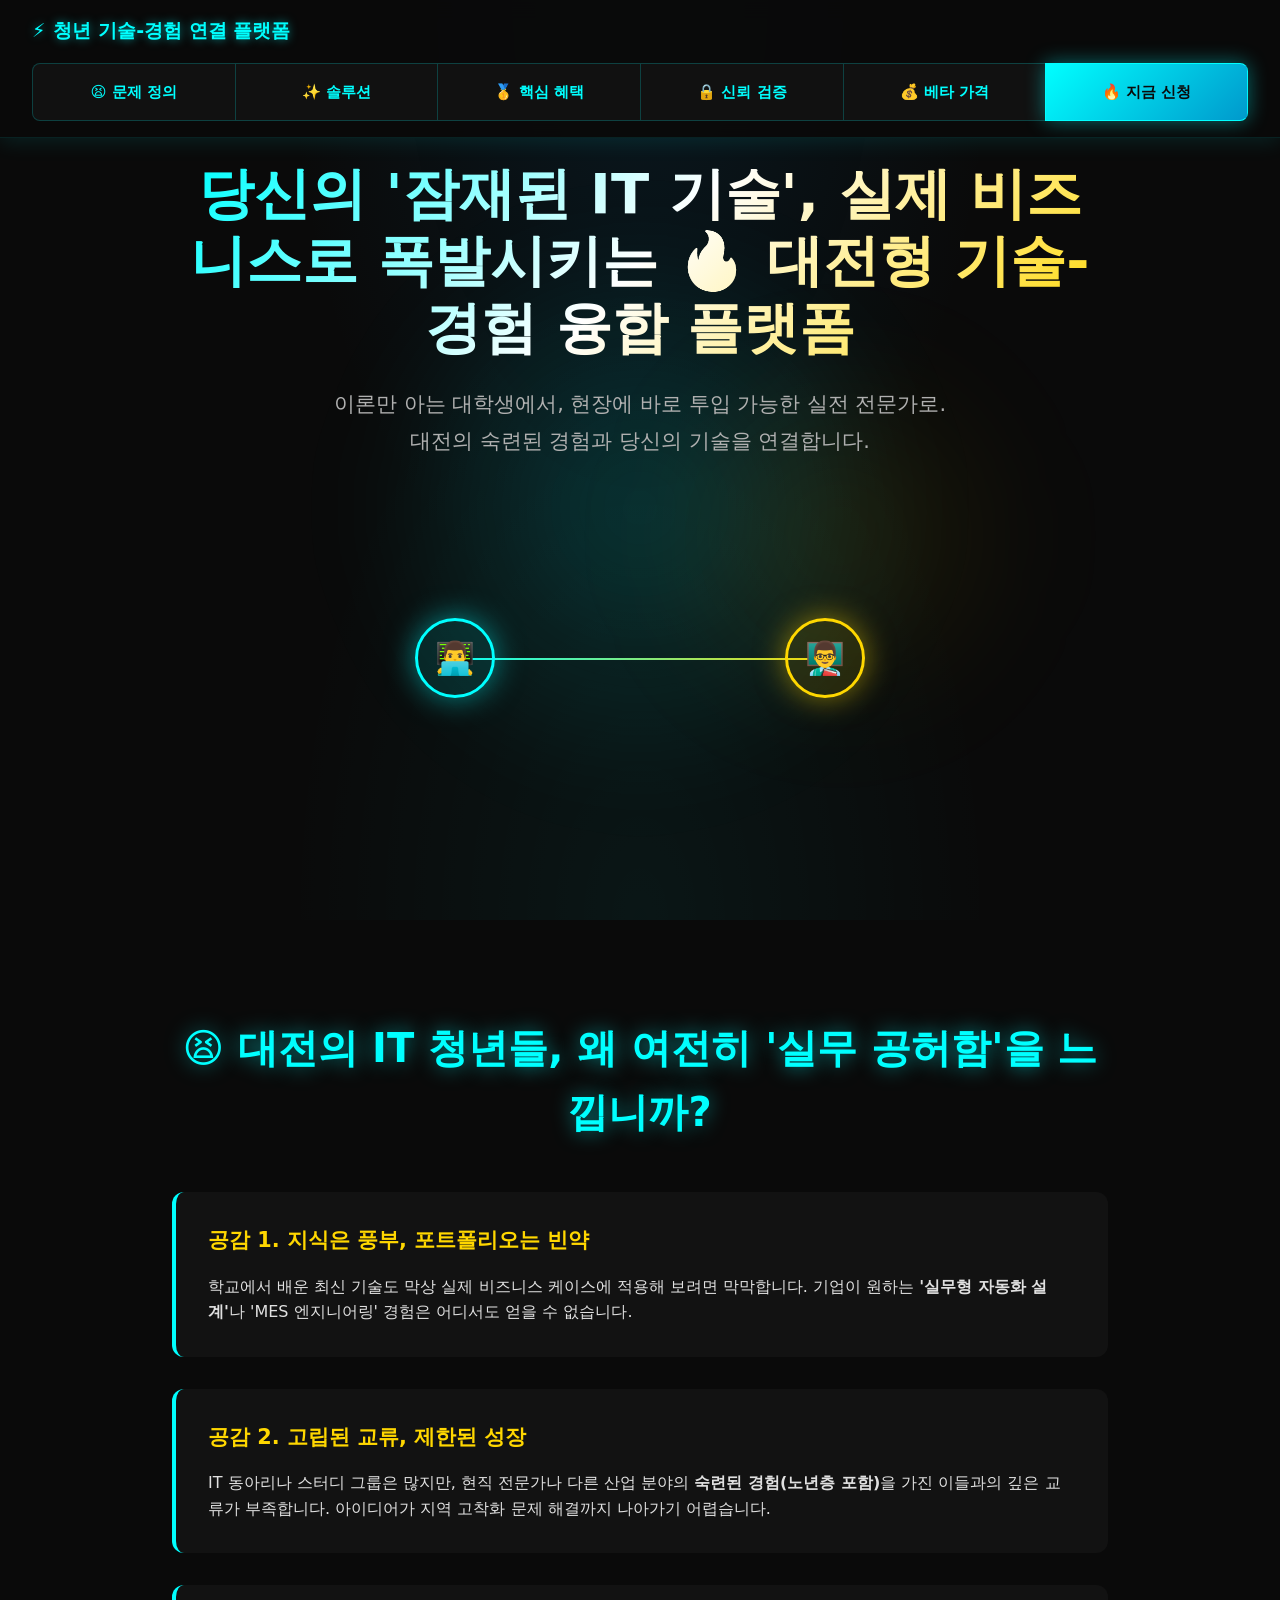
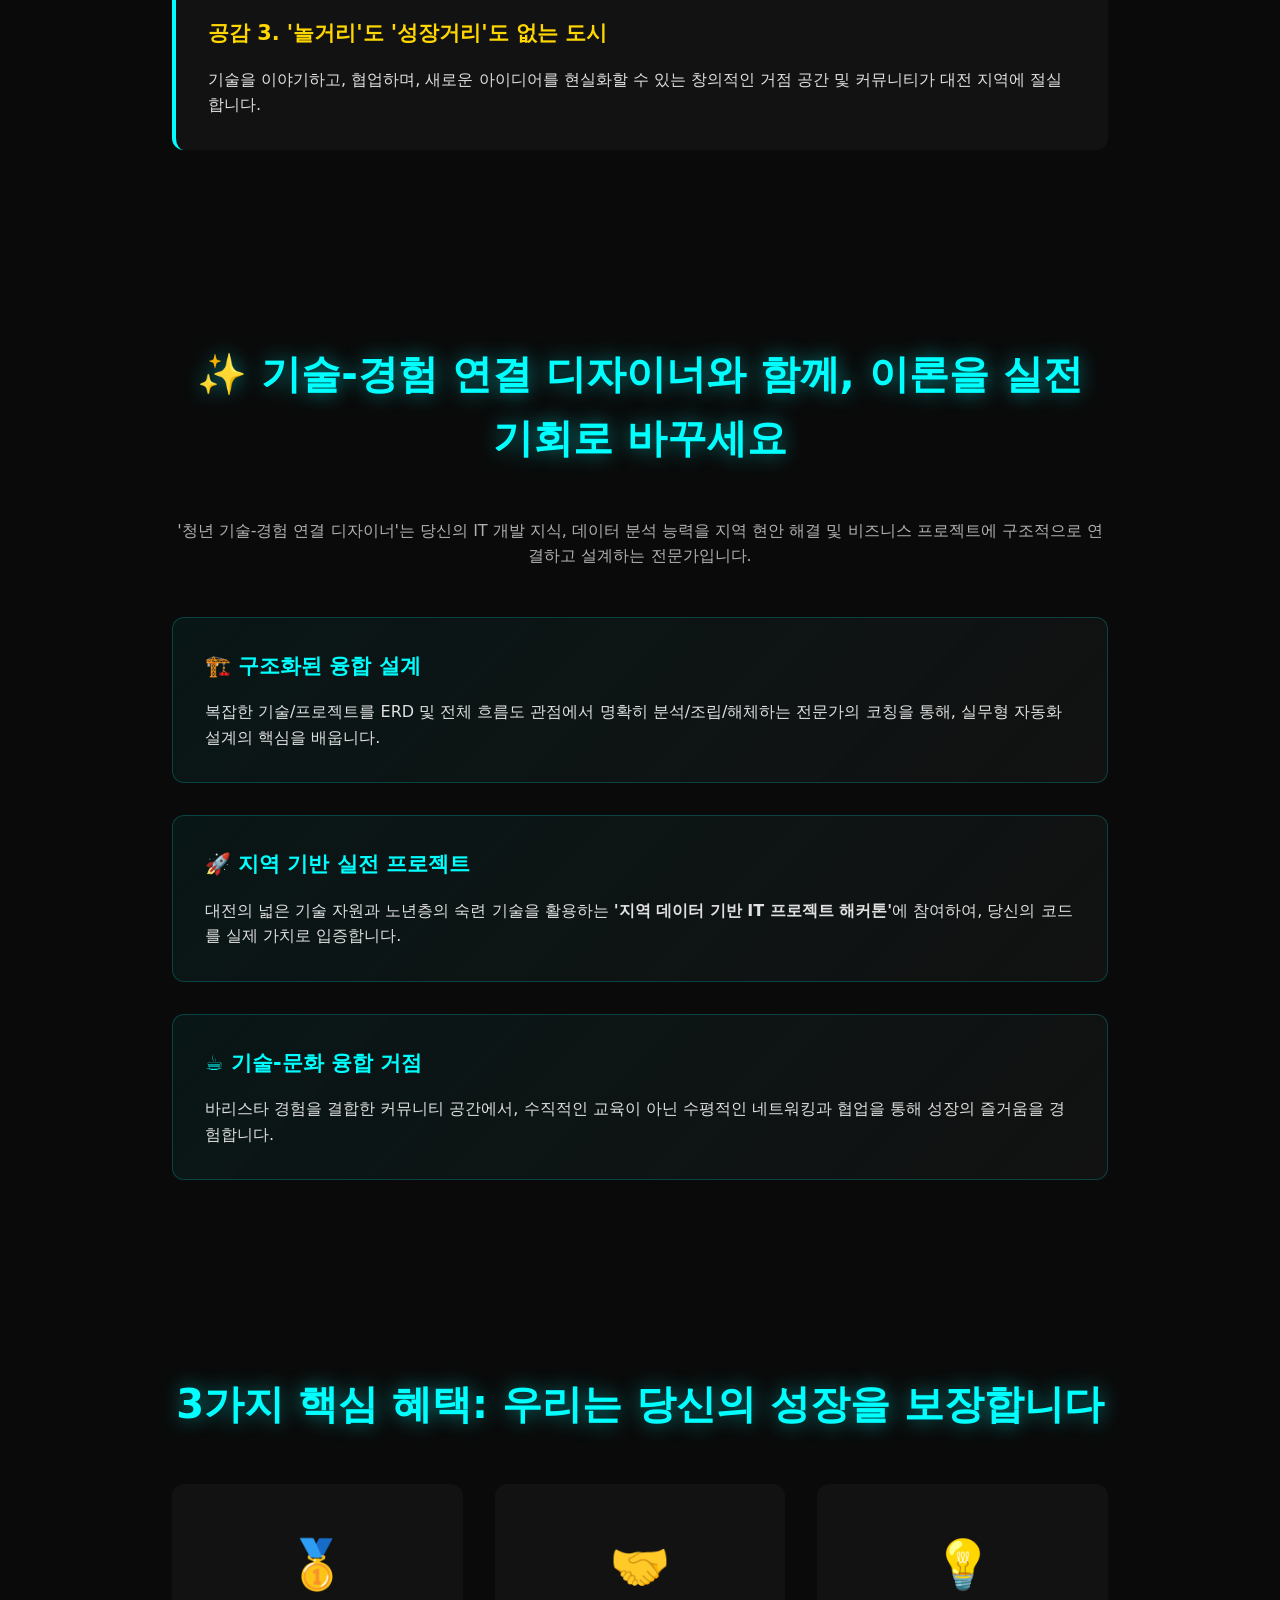
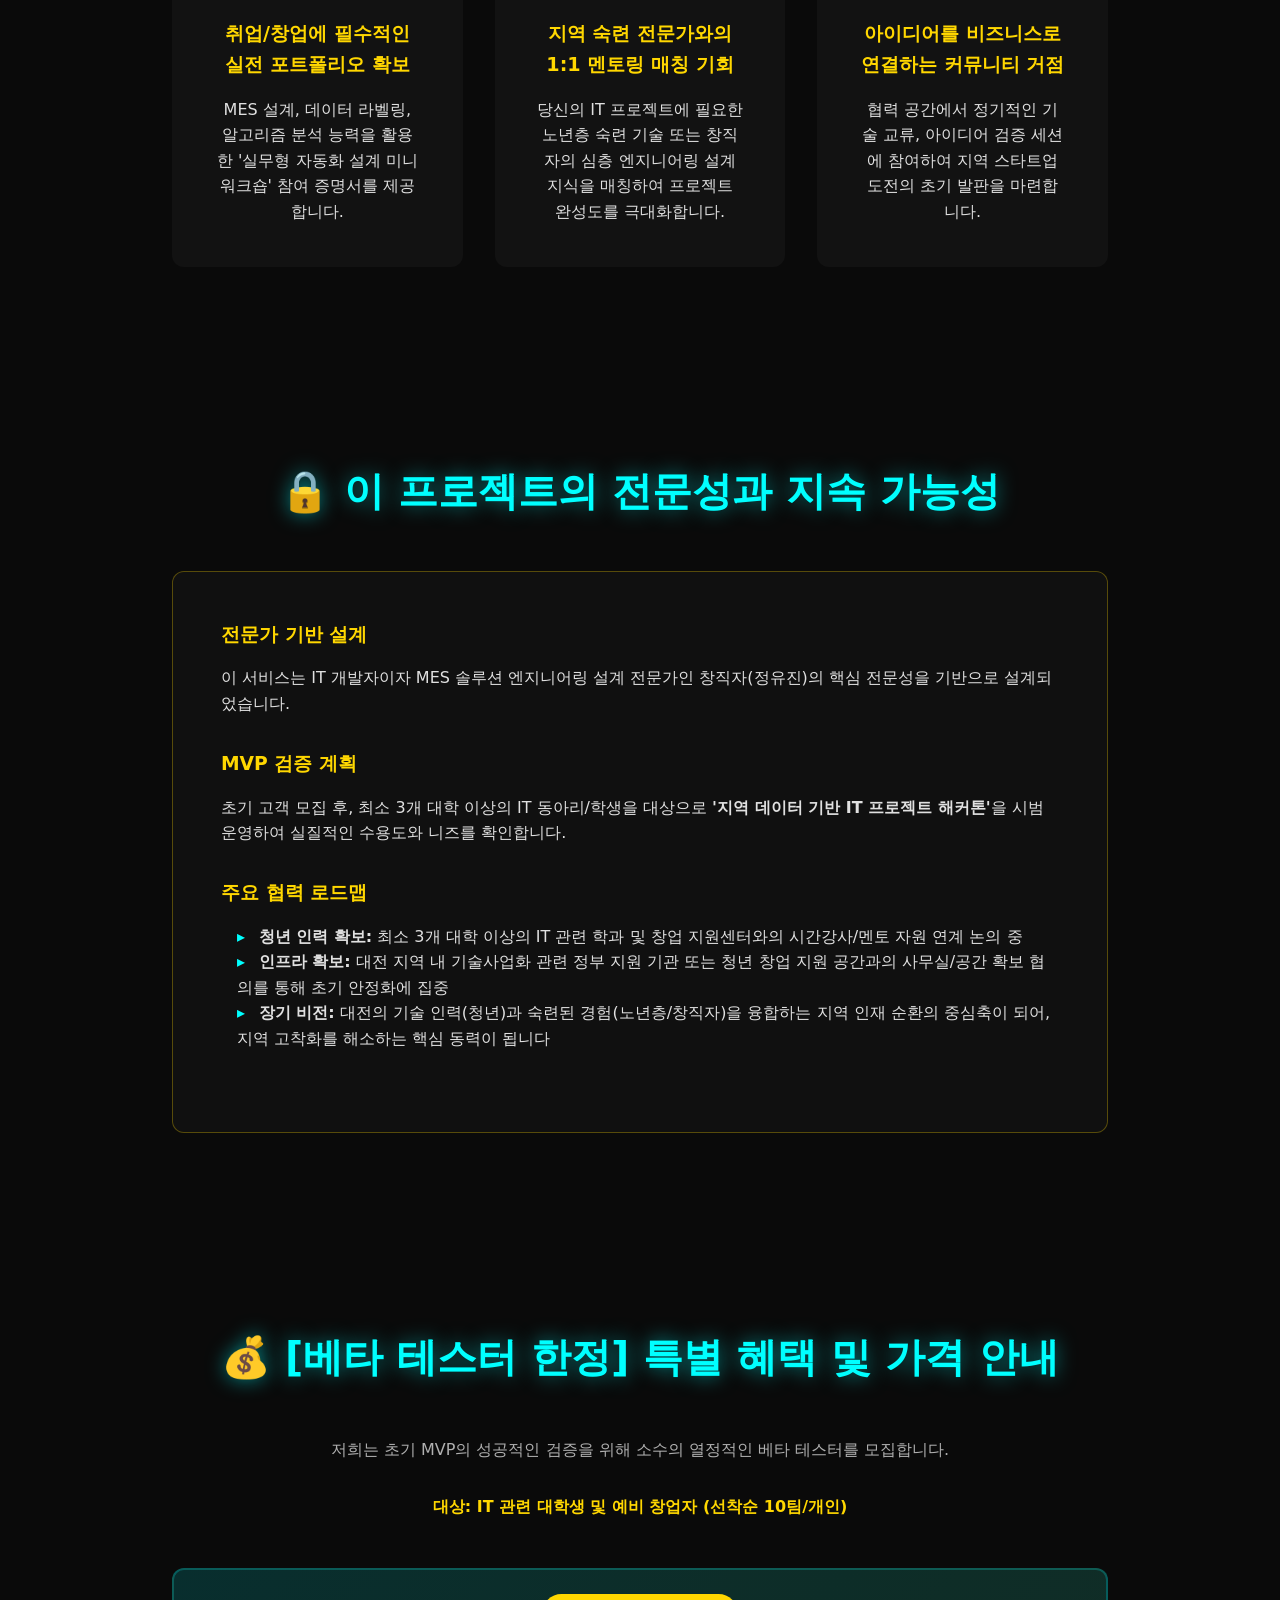
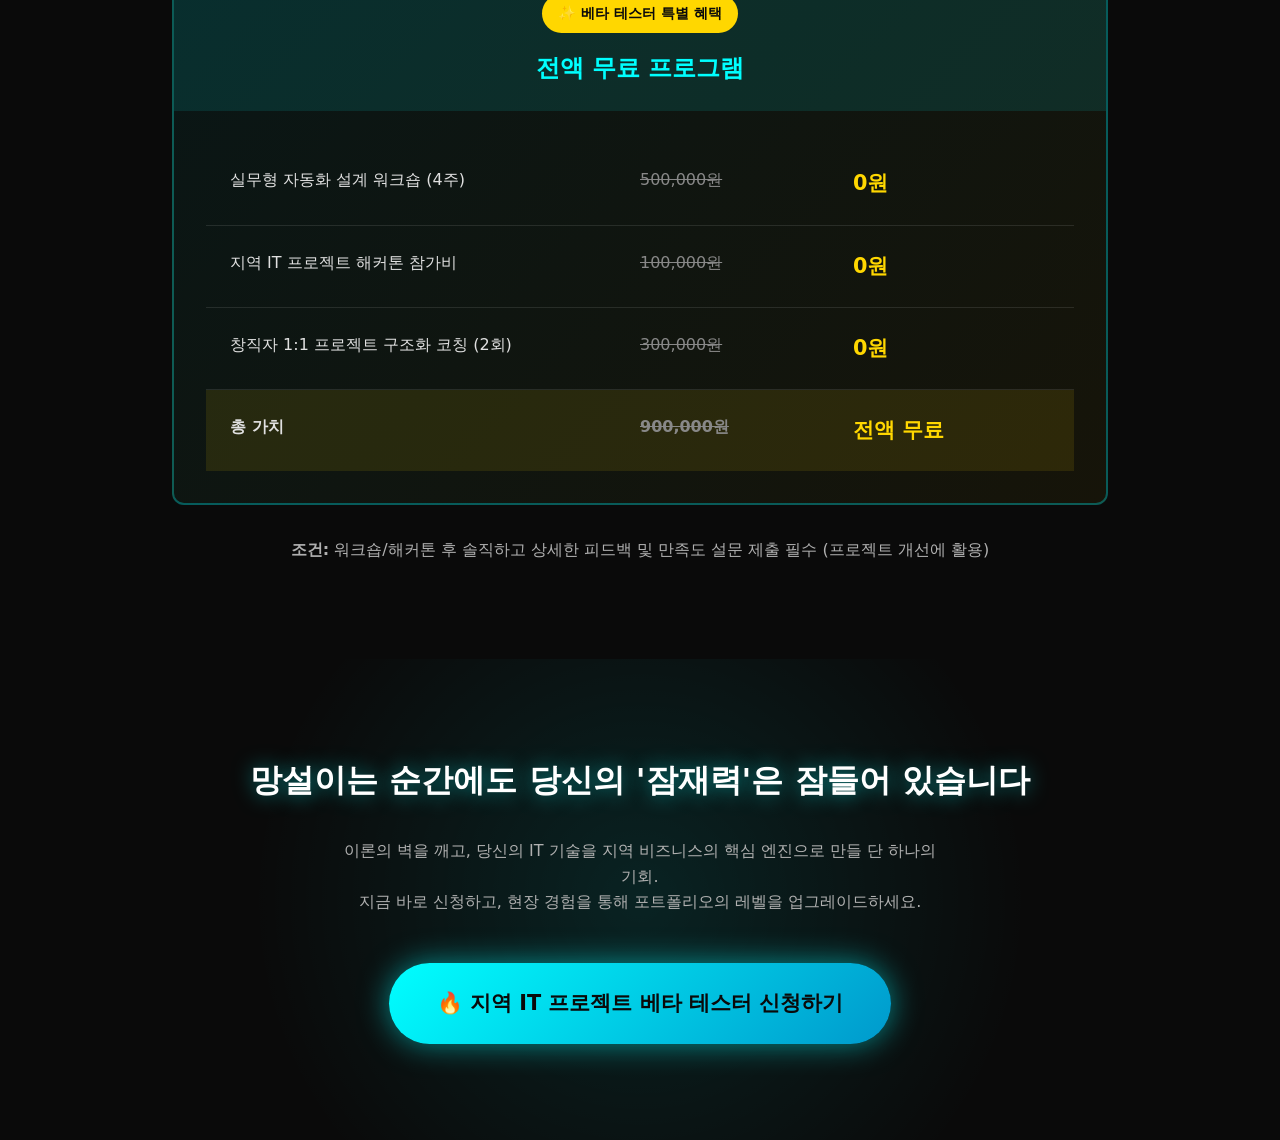
==== commit 01c1a4ac: "Add files via upload" ====
--- a/index.html
+++ b/index.html
@@ -1,474 +1,968 @@
-<!DOCTYPE HTML>
-
-<!--
-	Read Only by HTML5 UP
-	html5up.net | @ajlkn
-	Free for personal and commercial use under the CCA 3.0 license (html5up.net/license)
--->
-<html>
-<head>
-<title>Read Only by HTML5 UP</title>
-<meta charset="utf-8"/>
-<meta content="width=device-width, initial-scale=1, user-scalable=no" name="viewport"/>
-<link href="assets/css/main.css" rel="stylesheet"/>
-</head>
-<body class="is-preload">
-<!-- Header -->
-<section id="header">
-<header>
-<span class="image avatar"><img alt="" src="images/avatar.jpg"/></span>
-<h1 id="logo">정유진</h1>
-<p>컴퓨터공학을 전공하였으며 AI 활용 및 연구, Full Stack 개발자입니다. MES 솔루션과 진로상담 자동화에 관심이 있습니다.</p>
-</header>
-<nav id="nav">
-<ul>
-<li><a class="active" href="#one">About</a></li>
-<li><a href="#two">Things I Can Do</a></li>
-<li><a href="#three">A Few Accomplishments</a></li>
-<li><a href="#four">Contact</a></li>
-</ul>
-</nav>
-<footer>
-<ul class="icons">
-<li><a class="icon brands fa-twitter" href="#"><span class="label">Twitter</span></a></li>
-<li><a class="icon brands fa-facebook-f" href="#"><span class="label">Facebook</span></a></li>
-<li><a class="icon brands fa-instagram" href="#"><span class="label">Instagram</span></a></li>
-<li><a class="icon brands fa-github" href="#"><span class="label">Github</span></a></li>
-<li><a class="icon solid fa-envelope" href="#"><span class="label">Email</span></a></li>
-</ul>
-</footer>
-</section>
-<!-- Wrapper -->
-<div id="wrapper">
-<!-- Main -->
-<div id="main">
-<!-- One -->
-<section id="one">
-<div class="image main" data-position="center">
-<img alt="" src="images/banner.jpg"/>
-</div>
-<div class="container">
-<header class="major">
-<h2>Read Only</h2>
-<p>Just an incredibly simple responsive site<br/>
-										template freebie by <a href="http://html5up.net">HTML5 UP</a>.</p>
-</header>
-<p>Faucibus sed lobortis aliquam lorem blandit. Lorem eu nunc metus col. Commodo id in arcu ante lorem ipsum sed accumsan erat praesent faucibus commodo ac mi lacus. Adipiscing mi ac commodo. Vis aliquet tortor ultricies non ante erat nunc integer eu ante ornare amet commetus vestibulum blandit integer in curae ac faucibus integer non. Adipiscing cubilia elementum.</p>
-</div>
-</section>
-<!-- Two -->
-<section id="two">
-<div class="container">
-<h3>Things I Can Do</h3>
-<p>Integer eu ante ornare amet commetus vestibulum blandit integer in curae ac faucibus integer non. Adipiscing cubilia elementum integer lorem ipsum dolor sit amet.</p>
-<ul class="feature-icons">
-<li class="icon solid fa-code">Write all the code</li>
-<li class="icon solid fa-cubes">Stack small boxes</li>
-<li class="icon solid fa-book">Read books and stuff</li>
-<li class="icon solid fa-coffee">Drink much coffee</li>
-<li class="icon solid fa-bolt">Lightning bolt</li>
-<li class="icon solid fa-users">Shadow clone technique</li>
-</ul>
-</div>
-</section>
-<!-- Three -->
-<section id="three">
-<div class="container">
-<h3>A Few Accomplishments</h3>
-<p>Integer eu ante ornare amet commetus vestibulum blandit integer in curae ac faucibus integer non. Adipiscing cubilia elementum integer. Integer eu ante ornare amet commetus.</p>
-<div class="features">
-<article>
-<a class="image" href="#"><img alt="" src="images/pic01.jpg"/></a>
-<div class="inner">
-<h4>Possibly broke spacetime</h4>
-<p>학생 상담 데이터를 기반으로 AI가 분석 결과를 제공하는 내부 챗봇을 개발하였습니다.</p>
-</div>
-</article>
-<article>
-<a class="image" href="#"><img alt="" src="images/pic02.jpg"/></a>
-<div class="inner">
-<h4>Terraformed a small moon</h4>
-<p>웹앱 기반으로 설계된 분리수거 교육 게임 앱을 MZ세대 대상으로 기획하고 구현하였습니다.</p>
-</div>
-</article>
-<article>
-<a class="image" href="#"><img alt="" src="images/pic03.jpg"/></a>
-<div class="inner">
-<h4>Snapped dark matter in the wild</h4>
-<p>Integer eu ante ornare amet commetus vestibulum blandit integer in curae ac faucibus integer adipiscing ornare amet.</p>
-</div>
-</article>
-</div>
-</div>
-</section>
-<!-- Four -->
-<section id="four">
-<div class="container">
-<h3>Contact Me</h3>
-<p>Integer eu ante ornare amet commetus vestibulum blandit integer in curae ac faucibus integer non. Adipiscing cubilia elementum integer. Integer eu ante ornare amet commetus.</p>
-<form action="#" method="post">
-<div class="row gtr-uniform">
-<div class="col-6 col-12-xsmall"><input id="name" name="name" placeholder="Name" type="text"/></div>
-<div class="col-6 col-12-xsmall"><input id="email" name="email" placeholder="Email" type="email"/></div>
-<div class="col-12"><input id="subject" name="subject" placeholder="Subject" type="text"/></div>
-<div class="col-12"><textarea id="message" name="message" placeholder="Message" rows="6"></textarea></div>
-<div class="col-12">
-<ul class="actions">
-<li><input class="primary" type="submit" value="Send Message"/></li>
-<li><input type="reset" value="Reset Form"/></li>
-</ul>
-</div>
-</div>
-</form>
-</div>
-</section>
-<!-- Five -->
-<!--
-							<section id="five">
-								<div class="container">
-									<h3>Elements</h3>
-
-									<section>
-										<h4>Text</h4>
-										<p>This is <b>bold</b> and this is <strong>strong</strong>. This is <i>italic</i> and this is <em>emphasized</em>.
-										This is <sup>superscript</sup> text and this is <sub>subscript</sub> text.
-										This is <u>underlined</u> and this is code: <code>for (;;) { ... }</code>. Finally, <a href="#">this is a link</a>.</p>
-										<hr />
-										<header>
-											<h4>Heading with a Subtitle</h4>
-											<p>Lorem ipsum dolor sit amet nullam id egestas urna aliquam</p>
-										</header>
-										<p>Nunc lacinia ante nunc ac lobortis. Interdum adipiscing gravida odio porttitor sem non mi integer non faucibus ornare mi ut ante amet placerat aliquet. Volutpat eu sed ante lacinia sapien lorem accumsan varius montes viverra nibh in adipiscing blandit tempus accumsan.</p>
-										<header>
-											<h5>Heading with a Subtitle</h5>
-											<p>Lorem ipsum dolor sit amet nullam id egestas urna aliquam</p>
-										</header>
-										<p>Nunc lacinia ante nunc ac lobortis. Interdum adipiscing gravida odio porttitor sem non mi integer non faucibus ornare mi ut ante amet placerat aliquet. Volutpat eu sed ante lacinia sapien lorem accumsan varius montes viverra nibh in adipiscing blandit tempus accumsan.</p>
-										<hr />
-										<h2>Heading Level 2</h2>
-										<h3>Heading Level 3</h3>
-										<h4>Heading Level 4</h4>
-										<h5>Heading Level 5</h5>
-										<h6>Heading Level 6</h6>
-										<hr />
-										<h5>Blockquote</h5>
-										<blockquote>Fringilla nisl. Donec accumsan interdum nisi, quis tincidunt felis sagittis eget tempus euismod. Vestibulum ante ipsum primis in faucibus vestibulum. Blandit adipiscing eu felis iaculis volutpat ac adipiscing accumsan faucibus. Vestibulum ante ipsum primis in faucibus lorem ipsum dolor sit amet nullam adipiscing eu felis.</blockquote>
-										<h5>Preformatted</h5>
-										<pre><code>i = 0;
-
-while (!deck.isInOrder()) {
-    print 'Iteration ' + i;
-    deck.shuffle();
-    i++;
-}
-
-print 'It took ' + i + ' iterations to sort the deck.';</code></pre>
-									</section>
-
-									<section>
-										<h4>Lists</h4>
-										<div class="row">
-											<div class="col-6 col-12-xsmall">
-												<h5>Unordered</h5>
-												<ul>
-													<li>Dolor pulvinar etiam magna etiam.</li>
-													<li>Sagittis adipiscing lorem eleifend.</li>
-													<li>Felis enim feugiat dolore viverra.</li>
-												</ul>
-												<h5>Alternate</h5>
-												<ul class="alt">
-													<li>Dolor pulvinar etiam magna etiam.</li>
-													<li>Sagittis adipiscing lorem eleifend.</li>
-													<li>Felis enim feugiat dolore viverra.</li>
-												</ul>
-											</div>
-											<div class="col-6 col-12-xsmall">
-												<h5>Ordered</h5>
-												<ol>
-													<li>Dolor pulvinar etiam magna etiam.</li>
-													<li>Etiam vel felis at lorem sed viverra.</li>
-													<li>Felis enim feugiat dolore viverra.</li>
-													<li>Dolor pulvinar etiam magna etiam.</li>
-													<li>Etiam vel felis at lorem sed viverra.</li>
-													<li>Felis enim feugiat dolore viverra.</li>
-												</ol>
-												<h5>Icons</h5>
-												<ul class="icons">
-													<li><a href="#" class="icon brands fa-twitter"><span class="label">Twitter</span></a></li>
-													<li><a href="#" class="icon brands fa-facebook-f"><span class="label">Facebook</span></a></li>
-													<li><a href="#" class="icon brands fa-instagram"><span class="label">Instagram</span></a></li>
-													<li><a href="#" class="icon brands fa-github"><span class="label">Github</span></a></li>
-													<li><a href="#" class="icon brands fa-dribbble"><span class="label">Dribbble</span></a></li>
-													<li><a href="#" class="icon brands fa-tumblr"><span class="label">Tumblr</span></a></li>
-												</ul>
-											</div>
-										</div>
-										<h5>Actions</h5>
-										<ul class="actions">
-											<li><a href="#" class="button primary">Default</a></li>
-											<li><a href="#" class="button">Default</a></li>
-											<li><a href="#" class="button alt">Default</a></li>
-										</ul>
-										<ul class="actions small">
-											<li><a href="#" class="button primary small">Small</a></li>
-											<li><a href="#" class="button small">Small</a></li>
-											<li><a href="#" class="button alt small">Small</a></li>
-										</ul>
-										<div class="row">
-											<div class="col-3 col-6-medium col-12-xsmall">
-												<ul class="actions stacked">
-													<li><a href="#" class="button primary">Default</a></li>
-													<li><a href="#" class="button">Default</a></li>
-													<li><a href="#" class="button alt">Default</a></li>
-												</ul>
-											</div>
-											<div class="col-3 col-6 col-12-xsmall">
-												<ul class="actions stacked">
-													<li><a href="#" class="button primary small">Small</a></li>
-													<li><a href="#" class="button small">Small</a></li>
-													<li><a href="#" class="button alt small">Small</a></li>
-												</ul>
-											</div>
-											<div class="col-3 col-6-medium col-12-xsmall">
-												<ul class="actions stacked">
-													<li><a href="#" class="button primary fit">Default</a></li>
-													<li><a href="#" class="button fit">Default</a></li>
-													<li><a href="#" class="button alt fit">Default</a></li>
-												</ul>
-											</div>
-											<div class="col-3 col-6-medium col-12-xsmall">
-												<ul class="actions stacked">
-													<li><a href="#" class="button primary small fit">Small</a></li>
-													<li><a href="#" class="button small fit">Small</a></li>
-													<li><a href="#" class="button alt small fit">Small</a></li>
-												</ul>
-											</div>
-										</div>
-									</section>
-
-									<section>
-										<h4>Table</h4>
-										<h5>Default</h5>
-										<div class="table-wrapper">
-											<table>
-												<thead>
-													<tr>
-														<th>Name</th>
-														<th>Description</th>
-														<th>Price</th>
-													</tr>
-												</thead>
-												<tbody>
-													<tr>
-														<td>Item One</td>
-														<td>Ante turpis integer aliquet porttitor.</td>
-														<td>29.99</td>
-													</tr>
-													<tr>
-														<td>Item Two</td>
-														<td>Vis ac commodo adipiscing arcu aliquet.</td>
-														<td>19.99</td>
-													</tr>
-													<tr>
-														<td>Item Three</td>
-														<td> Morbi faucibus arcu accumsan lorem.</td>
-														<td>29.99</td>
-													</tr>
-													<tr>
-														<td>Item Four</td>
-														<td>Vitae integer tempus condimentum.</td>
-														<td>19.99</td>
-													</tr>
-													<tr>
-														<td>Item Five</td>
-														<td>Ante turpis integer aliquet porttitor.</td>
-														<td>29.99</td>
-													</tr>
-												</tbody>
-												<tfoot>
-													<tr>
-														<td colspan="2"></td>
-														<td>100.00</td>
-													</tr>
-												</tfoot>
-											</table>
-										</div>
-
-										<h5>Alternate</h5>
-										<div class="table-wrapper">
-											<table class="alt">
-												<thead>
-													<tr>
-														<th>Name</th>
-														<th>Description</th>
-														<th>Price</th>
-													</tr>
-												</thead>
-												<tbody>
-													<tr>
-														<td>Item One</td>
-														<td>Ante turpis integer aliquet porttitor.</td>
-														<td>29.99</td>
-													</tr>
-													<tr>
-														<td>Item Two</td>
-														<td>Vis ac commodo adipiscing arcu aliquet.</td>
-														<td>19.99</td>
-													</tr>
-													<tr>
-														<td>Item Three</td>
-														<td> Morbi faucibus arcu accumsan lorem.</td>
-														<td>29.99</td>
-													</tr>
-													<tr>
-														<td>Item Four</td>
-														<td>Vitae integer tempus condimentum.</td>
-														<td>19.99</td>
-													</tr>
-													<tr>
-														<td>Item Five</td>
-														<td>Ante turpis integer aliquet porttitor.</td>
-														<td>29.99</td>
-													</tr>
-												</tbody>
-												<tfoot>
-													<tr>
-														<td colspan="2"></td>
-														<td>100.00</td>
-													</tr>
-												</tfoot>
-											</table>
-										</div>
-									</section>
-
-									<section>
-										<h4>Buttons</h4>
-										<ul class="actions">
-											<li><a href="#" class="button primary">Primary</a></li>
-											<li><a href="#" class="button">Default</a></li>
-											<li><a href="#" class="button alt">Alternate</a></li>
-										</ul>
-										<ul class="actions">
-											<li><a href="#" class="button primary large">Large</a></li>
-											<li><a href="#" class="button">Default</a></li>
-											<li><a href="#" class="button alt small">Small</a></li>
-										</ul>
-										<ul class="actions fit">
-											<li><a href="#" class="button primary fit">Fit</a></li>
-											<li><a href="#" class="button fit">Fit</a></li>
-											<li><a href="#" class="button alt fit">Fit</a></li>
-										</ul>
-										<ul class="actions fit small">
-											<li><a href="#" class="button primary fit small">Fit + Small</a></li>
-											<li><a href="#" class="button fit small">Fit + Small</a></li>
-											<li><a href="#" class="button alt fit small">Fit + Small</a></li>
-										</ul>
-										<ul class="actions">
-											<li><a href="#" class="button primary icon solid fa-download">Icon</a></li>
-											<li><a href="#" class="button icon solid fa-download">Icon</a></li>
-											<li><a href="#" class="button alt icon solid fa-check">Icon</a></li>
-										</ul>
-										<ul class="actions">
-											<li><span class="button primary disabled">Primary</span></li>
-											<li><span class="button disabled">Default</span></li>
-											<li><span class="button alt disabled">Alternate</span></li>
-										</ul>
-									</section>
-
-									<section>
-										<h4>Form</h4>
-										<form method="post" action="#">
-											<div class="row gtr-uniform">
-												<div class="col-6 col-12-xsmall">
-													<input type="text" name="demo-name" id="demo-name" value="" placeholder="Name" />
-												</div>
-												<div class="col-6 col-12-xsmall">
-													<input type="email" name="demo-email" id="demo-email" value="" placeholder="Email" />
-												</div>
-												<div class="col-12">
-													<select name="demo-category" id="demo-category">
-														<option value="">- Category -</option>
-														<option value="1">Manufacturing</option>
-														<option value="1">Shipping</option>
-														<option value="1">Administration</option>
-														<option value="1">Human Resources</option>
-													</select>
-												</div>
-												<div class="col-4 col-12-medium">
-													<input type="radio" id="demo-priority-low" name="demo-priority" checked>
-													<label for="demo-priority-low">Low Priority</label>
-												</div>
-												<div class="col-4 col-12-medium">
-													<input type="radio" id="demo-priority-normal" name="demo-priority">
-													<label for="demo-priority-normal">Normal Priority</label>
-												</div>
-												<div class="col-4 col-12-medium">
-													<input type="radio" id="demo-priority-high" name="demo-priority">
-													<label for="demo-priority-high">High Priority</label>
-												</div>
-												<div class="col-6 col-12-medium">
-													<input type="checkbox" id="demo-copy" name="demo-copy">
-													<label for="demo-copy">Email me a copy of this message</label>
-												</div>
-												<div class="col-6 col-12-medium">
-													<input type="checkbox" id="demo-human" name="demo-human" checked>
-													<label for="demo-human">I am a human and not a robot</label>
-												</div>
-												<div class="col-12">
-													<textarea name="demo-message" id="demo-message" placeholder="Enter your message" rows="6"></textarea>
-												</div>
-												<div class="col-12">
-													<ul class="actions">
-														<li><input type="submit" value="Send Message" /></li>
-														<li><input type="reset" value="Reset" class="alt" /></li>
-													</ul>
-												</div>
-											</div>
-										</form>
-									</section>
-
-									<section>
-										<h4>Image</h4>
-										<h5>Fit</h5>
-										<span class="image fit"><img src="images/banner.jpg" alt="" /></span>
-										<div class="box alt">
-											<div class="row gtr-50 gtr-uniform">
-												<div class="col-4"><span class="image fit"><img src="images/pic01.jpg" alt="" /></span></div>
-												<div class="col-4"><span class="image fit"><img src="images/pic02.jpg" alt="" /></span></div>
-												<div class="col-4"><span class="image fit"><img src="images/pic03.jpg" alt="" /></span></div>
-												<div class="col-4"><span class="image fit"><img src="images/pic02.jpg" alt="" /></span></div>
-												<div class="col-4"><span class="image fit"><img src="images/pic03.jpg" alt="" /></span></div>
-												<div class="col-4"><span class="image fit"><img src="images/pic01.jpg" alt="" /></span></div>
-												<div class="col-4"><span class="image fit"><img src="images/pic03.jpg" alt="" /></span></div>
-												<div class="col-4"><span class="image fit"><img src="images/pic01.jpg" alt="" /></span></div>
-												<div class="col-4"><span class="image fit"><img src="images/pic02.jpg" alt="" /></span></div>
-											</div>
-										</div>
-										<h5>Left &amp; Right</h5>
-										<p><span class="image left"><img src="images/avatar.jpg" alt="" /></span>Fringilla nisl. Donec accumsan interdum nisi, quis tincidunt felis sagittis eget. tempus euismod. Vestibulum ante ipsum primis in faucibus vestibulum. Blandit adipiscing eu felis iaculis volutpat ac adipiscing accumsan eu faucibus. Integer ac pellentesque praesent tincidunt felis sagittis eget. tempus euismod. Vestibulum ante ipsum primis in faucibus vestibulum. Blandit adipiscing eu felis iaculis volutpat ac adipiscing accumsan eu faucibus. Integer ac pellentesque praesent. Donec accumsan interdum nisi, quis tincidunt felis sagittis eget. tempus euismod. Vestibulum ante ipsum primis in faucibus vestibulum. Blandit adipiscing eu felis iaculis volutpat ac adipiscing accumsan eu faucibus. Integer ac pellentesque praesent tincidunt felis sagittis eget. tempus euismod. Vestibulum ante ipsum primis in faucibus vestibulum. Blandit adipiscing eu felis iaculis volutpat ac adipiscing accumsan eu faucibus. Integer ac pellentesque praesent.</p>
-										<p><span class="image right"><img src="images/avatar.jpg" alt="" /></span>Fringilla nisl. Donec accumsan interdum nisi, quis tincidunt felis sagittis eget. tempus euismod. Vestibulum ante ipsum primis in faucibus vestibulum. Blandit adipiscing eu felis iaculis volutpat ac adipiscing accumsan eu faucibus. Integer ac pellentesque praesent tincidunt felis sagittis eget. tempus euismod. Vestibulum ante ipsum primis in faucibus vestibulum. Blandit adipiscing eu felis iaculis volutpat ac adipiscing accumsan eu faucibus. Integer ac pellentesque praesent. Donec accumsan interdum nisi, quis tincidunt felis sagittis eget. tempus euismod. Vestibulum ante ipsum primis in faucibus vestibulum. Blandit adipiscing eu felis iaculis volutpat ac adipiscing accumsan eu faucibus. Integer ac pellentesque praesent tincidunt felis sagittis eget. tempus euismod. Vestibulum ante ipsum primis in faucibus vestibulum. Blandit adipiscing eu felis iaculis volutpat ac adipiscing accumsan eu faucibus. Integer ac pellentesque praesent.</p>
-									</section>
-
-								</div>
-							</section>
-						-->
-</div>
-<!-- Footer -->
-<section id="footer">
-<div class="container">
-<ul class="copyright">
-<li>© Untitled. All rights reserved.</li><li>Design: <a href="http://html5up.net">HTML5 UP</a></li>
-</ul>
-</div>
-</section>
-</div>
-<!-- Scripts -->
-<script src="assets/js/jquery.min.js"></script>
-<script src="assets/js/jquery.scrollex.min.js"></script>
-<script src="assets/js/jquery.scrolly.min.js"></script>
-<script src="assets/js/browser.min.js"></script>
-<script src="assets/js/breakpoints.min.js"></script>
-<script src="assets/js/util.js"></script>
-<script src="assets/js/main.js"></script>
-</body>
+<!DOCTYPE html>
+<html lang="ko">
+<head>
+    <meta charset="UTF-8">
+    <meta name="viewport" content="width=device-width, initial-scale=1.0">
+    <title>청년 기술-경험 연결 디자이너 | 대전형 IT 융합 플랫폼</title>
+    <style>
+        * {
+            margin: 0;
+            padding: 0;
+            box-sizing: border-box;
+        }
+
+        body {
+            font-family: 'Pretendard', -apple-system, BlinkMacSystemFont, system-ui, Roboto, sans-serif;
+            background: #0a0a0a;
+            color: #e0e0e0;
+            line-height: 1.6;
+            overflow-x: hidden;
+        }
+
+        .nav {
+            position: fixed;
+            top: 0;
+            width: 100%;
+            background: rgba(10, 10, 10, 0.95);
+            backdrop-filter: blur(10px);
+            z-index: 1000;
+            border-bottom: 1px solid rgba(0, 255, 255, 0.1);
+            box-shadow: 0 4px 20px rgba(0, 255, 255, 0.1);
+        }
+
+        .nav-container {
+            max-width: 1400px;
+            margin: 0 auto;
+            padding: 1rem 2rem;
+        }
+
+        .nav-header {
+            display: flex;
+            justify-content: space-between;
+            align-items: center;
+        }
+
+        .nav-brand {
+            display: flex;
+            align-items: center;
+            gap: 0.5rem;
+            font-size: 1.2rem;
+            font-weight: 700;
+            color: #00ffff;
+            text-shadow: 0 0 10px rgba(0, 255, 255, 0.5);
+        }
+
+        .nav-menu {
+            display: flex;
+            justify-content: center;
+            gap: 0;
+            margin-top: 1rem;
+            flex-wrap: wrap;
+        }
+
+        .nav-item {
+            position: relative;
+            flex: 1;
+            min-width: 150px;
+        }
+
+        .nav-link {
+            display: block;
+            color: #00ffff;
+            text-decoration: none;
+            font-size: 0.95rem;
+            font-weight: 600;
+            padding: 1rem 1.5rem;
+            background: rgba(20, 20, 20, 0.8);
+            border: 1px solid rgba(0, 255, 255, 0.2);
+            border-right: none;
+            text-align: center;
+            transition: all 0.3s;
+            cursor: pointer;
+        }
+
+        .nav-item:first-child .nav-link {
+            border-radius: 8px 0 0 8px;
+        }
+
+        .nav-item:last-child .nav-link {
+            border-radius: 0 8px 8px 0;
+            border-right: 1px solid rgba(0, 255, 255, 0.2);
+        }
+
+        .nav-link:hover {
+            background: rgba(0, 255, 255, 0.15);
+            text-shadow: 0 0 10px #00ffff;
+            border-color: #00ffff;
+            z-index: 10;
+        }
+
+        .nav-link.nav-cta {
+            background: linear-gradient(135deg, #00ffff 0%, #0099cc 100%);
+            color: #0a0a0a;
+            font-weight: 700;
+            border: 1px solid #00ffff;
+            box-shadow: 0 0 20px rgba(0, 255, 255, 0.4);
+        }
+
+        .nav-link.nav-cta:hover {
+            background: linear-gradient(135deg, #00ffff 0%, #00ccff 100%);
+            color: #0a0a0a;
+            text-shadow: none;
+            transform: translateY(-2px);
+            box-shadow: 0 4px 30px rgba(0, 255, 255, 0.6);
+        }
+
+        .nav-dropdown {
+            position: absolute;
+            top: 100%;
+            left: 0;
+            right: 0;
+            background: rgba(15, 15, 15, 0.98);
+            backdrop-filter: blur(15px);
+            border: 1px solid rgba(0, 255, 255, 0.3);
+            border-top: none;
+            border-radius: 0 0 8px 8px;
+            padding: 0;
+            max-height: 0;
+            overflow: hidden;
+            opacity: 0;
+            transition: all 0.4s ease-in-out;
+            box-shadow: 0 8px 30px rgba(0, 0, 0, 0.8);
+        }
+
+        .nav-item:hover .nav-dropdown {
+            max-height: 500px;
+            opacity: 1;
+            padding: 1rem;
+        }
+
+        .dropdown-title {
+            color: #ffd700;
+            font-size: 0.85rem;
+            font-weight: 700;
+            margin-bottom: 0.75rem;
+            padding-bottom: 0.5rem;
+            border-bottom: 1px solid rgba(255, 215, 0, 0.3);
+        }
+
+        .dropdown-item {
+            color: #b0b0b0;
+            font-size: 0.85rem;
+            line-height: 1.8;
+            padding: 0.4rem 0;
+            display: flex;
+            align-items: flex-start;
+            gap: 0.5rem;
+            transition: all 0.2s;
+        }
+
+        .dropdown-item:hover {
+            color: #00ffff;
+            padding-left: 0.5rem;
+        }
+
+        .dropdown-item::before {
+            content: '▸';
+            color: #00ffff;
+            font-size: 0.8rem;
+            flex-shrink: 0;
+            margin-top: 0.1rem;
+        }
+
+        .nav-toggle {
+            display: none;
+        }
+
+        /* 사이드 네비게이션 */
+        .side-nav {
+            position: fixed;
+            right: 2rem;
+            top: 50%;
+            transform: translateY(-50%);
+            z-index: 999;
+            display: flex;
+            flex-direction: column;
+            gap: 1rem;
+        }
+
+        .side-nav-item {
+            position: relative;
+            display: flex;
+            align-items: center;
+            justify-content: flex-end;
+        }
+
+        .side-nav-dot {
+            width: 12px;
+            height: 12px;
+            border-radius: 50%;
+            background: rgba(0, 255, 255, 0.3);
+            border: 2px solid #00ffff;
+            cursor: pointer;
+            transition: all 0.3s;
+            position: relative;
+        }
+
+        .side-nav-dot:hover {
+            width: 16px;
+            height: 16px;
+            background: #00ffff;
+            box-shadow: 0 0 20px rgba(0, 255, 255, 0.8);
+        }
+
+        .side-nav-dot.active {
+            width: 16px;
+            height: 16px;
+            background: #00ffff;
+            box-shadow: 0 0 20px rgba(0, 255, 255, 0.6);
+        }
+
+        .side-nav-label {
+            position: absolute;
+            right: 25px;
+            background: rgba(10, 10, 10, 0.95);
+            color: #00ffff;
+            padding: 0.5rem 1rem;
+            border-radius: 6px;
+            font-size: 0.85rem;
+            white-space: nowrap;
+            opacity: 0;
+            pointer-events: none;
+            transition: all 0.3s;
+            border: 1px solid rgba(0, 255, 255, 0.3);
+            box-shadow: 0 4px 20px rgba(0, 0, 0, 0.8);
+        }
+
+        .side-nav-item:hover .side-nav-label {
+            opacity: 1;
+            right: 30px;
+        }
+
+        .hero {
+            min-height: 100vh;
+            display: flex;
+            align-items: center;
+            justify-content: center;
+            text-align: center;
+            padding: 10rem 2rem 4rem;
+            position: relative;
+            overflow: hidden;
+            background: radial-gradient(ellipse at top, rgba(0, 100, 150, 0.15) 0%, transparent 50%),
+                        radial-gradient(ellipse at bottom, rgba(0, 255, 255, 0.05) 0%, transparent 50%);
+        }
+
+        .hero::before {
+            content: '';
+            position: absolute;
+            width: 600px;
+            height: 600px;
+            background: radial-gradient(circle, rgba(0, 255, 255, 0.15) 0%, transparent 70%);
+            border-radius: 50%;
+            animation: pulse 4s ease-in-out infinite;
+            filter: blur(40px);
+        }
+
+        .hero::after {
+            content: '';
+            position: absolute;
+            width: 400px;
+            height: 400px;
+            background: radial-gradient(circle, rgba(255, 215, 0, 0.1) 0%, transparent 70%);
+            border-radius: 50%;
+            animation: pulse 4s ease-in-out infinite reverse;
+            filter: blur(60px);
+            right: 10%;
+            bottom: 20%;
+        }
+
+        @keyframes pulse {
+            0%, 100% { transform: scale(1); opacity: 0.5; }
+            50% { transform: scale(1.2); opacity: 0.8; }
+        }
+
+        .hero-content {
+            max-width: 900px;
+            position: relative;
+            z-index: 1;
+        }
+
+        h1 {
+            font-size: clamp(2rem, 5vw, 3.5rem);
+            font-weight: 800;
+            margin-bottom: 1.5rem;
+            background: linear-gradient(135deg, #00ffff 0%, #ffffff 50%, #ffd700 100%);
+            -webkit-background-clip: text;
+            -webkit-text-fill-color: transparent;
+            background-clip: text;
+            line-height: 1.2;
+        }
+
+        .fire-emoji {
+            display: inline-block;
+            animation: flicker 1.5s infinite;
+        }
+
+        @keyframes flicker {
+            0%, 100% { opacity: 1; }
+            50% { opacity: 0.7; }
+        }
+
+        .subheadline {
+            font-size: clamp(1rem, 2.5vw, 1.3rem);
+            color: #b0b0b0;
+            margin-bottom: 2rem;
+            line-height: 1.8;
+        }
+
+        .hero-visual {
+            margin: 3rem auto;
+            max-width: 500px;
+            height: 300px;
+            position: relative;
+        }
+
+        .connection-line {
+            position: absolute;
+            height: 2px;
+            background: linear-gradient(90deg, #00ffff, #ffd700);
+            top: 50%;
+            left: 10%;
+            right: 10%;
+            animation: lineGlow 2s ease-in-out infinite;
+        }
+
+        @keyframes lineGlow {
+            0%, 100% { box-shadow: 0 0 10px #00ffff; }
+            50% { box-shadow: 0 0 20px #00ffff, 0 0 30px #ffd700; }
+        }
+
+        .node {
+            position: absolute;
+            width: 80px;
+            height: 80px;
+            border-radius: 50%;
+            border: 3px solid;
+            display: flex;
+            align-items: center;
+            justify-content: center;
+            font-size: 2rem;
+            top: 50%;
+            transform: translateY(-50%);
+        }
+
+        .node-left {
+            left: 5%;
+            border-color: #00ffff;
+            background: rgba(0, 255, 255, 0.1);
+            box-shadow: 0 0 30px rgba(0, 255, 255, 0.5);
+        }
+
+        .node-right {
+            right: 5%;
+            border-color: #ffd700;
+            background: rgba(255, 215, 0, 0.1);
+            box-shadow: 0 0 30px rgba(255, 215, 0, 0.5);
+        }
+
+        section {
+            max-width: 1000px;
+            margin: 0 auto;
+            padding: 6rem 2rem;
+        }
+
+        h2 {
+            font-size: clamp(1.8rem, 4vw, 2.5rem);
+            margin-bottom: 3rem;
+            text-align: center;
+            color: #00ffff;
+            text-shadow: 0 0 20px rgba(0, 255, 255, 0.5);
+        }
+
+        .problem-grid {
+            display: grid;
+            gap: 2rem;
+            margin-top: 3rem;
+        }
+
+        .problem-item {
+            background: rgba(20, 20, 20, 0.8);
+            padding: 2rem;
+            border-radius: 12px;
+            border-left: 4px solid #00ffff;
+            transition: all 0.3s;
+            position: relative;
+            overflow: hidden;
+        }
+
+        .problem-item::before {
+            content: '';
+            position: absolute;
+            top: 0;
+            left: 0;
+            width: 100%;
+            height: 100%;
+            background: linear-gradient(135deg, rgba(0, 255, 255, 0.05) 0%, transparent 50%);
+            opacity: 0;
+            transition: opacity 0.3s;
+        }
+
+        .problem-item:hover::before {
+            opacity: 1;
+        }
+
+        .problem-item:hover {
+            transform: translateX(10px);
+            box-shadow: 0 8px 40px rgba(0, 255, 255, 0.3);
+            border-left-width: 6px;
+        }
+
+        .problem-item h3 {
+            color: #ffd700;
+            margin-bottom: 1rem;
+            font-size: 1.3rem;
+        }
+
+        .solution-grid {
+            display: grid;
+            gap: 2rem;
+            margin-top: 3rem;
+        }
+
+        .solution-item {
+            background: linear-gradient(135deg, rgba(0, 255, 255, 0.05) 0%, rgba(20, 20, 20, 0.8) 100%);
+            padding: 2rem;
+            border-radius: 12px;
+            border: 1px solid rgba(0, 255, 255, 0.2);
+            position: relative;
+            overflow: hidden;
+            transition: all 0.3s;
+        }
+
+        .solution-item::after {
+            content: '';
+            position: absolute;
+            top: -50%;
+            right: -50%;
+            width: 200%;
+            height: 200%;
+            background: radial-gradient(circle, rgba(0, 255, 255, 0.1) 0%, transparent 70%);
+            opacity: 0;
+            transition: opacity 0.5s;
+        }
+
+        .solution-item:hover::after {
+            opacity: 1;
+        }
+
+        .solution-item:hover {
+            transform: scale(1.02);
+            border-color: #00ffff;
+            box-shadow: 0 8px 40px rgba(0, 255, 255, 0.3);
+        }
+
+        .solution-item h3 {
+            color: #00ffff;
+            margin-bottom: 1rem;
+            font-size: 1.3rem;
+        }
+
+        .benefits-grid {
+            display: grid;
+            grid-template-columns: repeat(auto-fit, minmax(280px, 1fr));
+            gap: 2rem;
+            margin-top: 3rem;
+        }
+
+        .benefit-card {
+            background: rgba(20, 20, 20, 0.8);
+            padding: 2.5rem;
+            border-radius: 12px;
+            text-align: center;
+            border: 2px solid transparent;
+            transition: all 0.3s;
+        }
+
+        .benefit-card:hover {
+            border-color: #00ffff;
+            box-shadow: 0 0 40px rgba(0, 255, 255, 0.3);
+            transform: translateY(-5px);
+        }
+
+        .benefit-icon {
+            font-size: 3rem;
+            margin-bottom: 1rem;
+        }
+
+        .benefit-card h3 {
+            color: #ffd700;
+            margin-bottom: 1rem;
+            font-size: 1.2rem;
+        }
+
+        .trust-section {
+            background: rgba(20, 20, 20, 0.6);
+            padding: 3rem;
+            border-radius: 12px;
+            border: 1px solid rgba(255, 215, 0, 0.3);
+            margin-top: 3rem;
+        }
+
+        .trust-item {
+            margin-bottom: 2rem;
+        }
+
+        .trust-item h3 {
+            color: #ffd700;
+            margin-bottom: 1rem;
+        }
+
+        .trust-item ul {
+            list-style: none;
+            padding-left: 1rem;
+        }
+
+        .trust-item li::before {
+            content: '▸ ';
+            color: #00ffff;
+            font-weight: bold;
+            margin-right: 0.5rem;
+        }
+
+        .pricing-table {
+            background: linear-gradient(135deg, rgba(0, 255, 255, 0.05) 0%, rgba(255, 215, 0, 0.05) 100%);
+            border-radius: 12px;
+            overflow: hidden;
+            margin-top: 3rem;
+            border: 2px solid rgba(0, 255, 255, 0.3);
+        }
+
+        .pricing-header {
+            background: rgba(0, 255, 255, 0.1);
+            padding: 1.5rem;
+            text-align: center;
+        }
+
+        .pricing-header h3 {
+            color: #00ffff;
+            font-size: 1.5rem;
+        }
+
+        .pricing-content {
+            padding: 2rem;
+        }
+
+        .pricing-row {
+            display: grid;
+            grid-template-columns: 2fr 1fr 1fr;
+            padding: 1.5rem;
+            border-bottom: 1px solid rgba(255, 255, 255, 0.1);
+            gap: 1rem;
+        }
+
+        .pricing-row:last-child {
+            border-bottom: none;
+            background: rgba(255, 215, 0, 0.1);
+            font-weight: bold;
+        }
+
+        .price-original {
+            color: #888;
+            text-decoration: line-through;
+        }
+
+        .price-special {
+            color: #ffd700;
+            font-size: 1.3rem;
+            font-weight: bold;
+        }
+
+        .cta-section {
+            text-align: center;
+            padding: 6rem 2rem;
+            background: radial-gradient(circle at center, rgba(0, 255, 255, 0.1) 0%, transparent 70%);
+        }
+
+        .cta-title {
+            font-size: clamp(1.5rem, 3vw, 2rem);
+            margin-bottom: 2rem;
+            color: #ffffff;
+        }
+
+        .cta-button {
+            display: inline-block;
+            padding: 1.5rem 3rem;
+            background: linear-gradient(135deg, #00ffff 0%, #0099cc 100%);
+            color: #0a0a0a;
+            text-decoration: none;
+            font-size: 1.3rem;
+            font-weight: bold;
+            border-radius: 50px;
+            transition: all 0.3s;
+            box-shadow: 0 0 30px rgba(0, 255, 255, 0.5);
+            animation: buttonPulse 2s ease-in-out infinite;
+        }
+
+        @keyframes buttonPulse {
+            0%, 100% { box-shadow: 0 0 30px rgba(0, 255, 255, 0.5); }
+            50% { box-shadow: 0 0 50px rgba(0, 255, 255, 0.8), 0 0 70px rgba(255, 215, 0, 0.4); }
+        }
+
+        .cta-button:hover {
+            transform: scale(1.05);
+            box-shadow: 0 0 60px rgba(0, 255, 255, 0.8);
+        }
+
+        .beta-badge {
+            display: inline-block;
+            background: #ffd700;
+            color: #0a0a0a;
+            padding: 0.5rem 1rem;
+            border-radius: 20px;
+            font-size: 0.9rem;
+            font-weight: bold;
+            margin-bottom: 1rem;
+        }
+
+        @media (max-width: 768px) {
+            .pricing-row {
+                grid-template-columns: 1fr;
+                text-align: center;
+            }
+
+            .nav-toggle {
+                display: flex;
+                background: transparent;
+                border: 2px solid #00ffff;
+                color: #00ffff;
+                padding: 0.5rem 1rem;
+                border-radius: 8px;
+                cursor: pointer;
+                font-size: 0.9rem;
+                font-weight: 600;
+                transition: all 0.3s;
+                align-items: center;
+                gap: 0.5rem;
+            }
+
+            .nav-toggle:hover {
+                background: rgba(0, 255, 255, 0.1);
+            }
+
+            .arrow {
+                transition: transform 0.3s;
+                display: inline-block;
+            }
+
+            .arrow.rotate {
+                transform: rotate(180deg);
+            }
+
+            .nav-menu {
+                flex-direction: column;
+                max-height: 0;
+                overflow: hidden;
+                transition: max-height 0.4s ease-in-out;
+            }
+
+            .nav-menu.active {
+                max-height: 2000px;
+            }
+
+            .nav-item {
+                width: 100%;
+            }
+
+            .nav-link {
+                border-radius: 8px !important;
+                border: 1px solid rgba(0, 255, 255, 0.2) !important;
+                margin-bottom: 0.5rem;
+            }
+
+            .nav-dropdown {
+                position: relative;
+                border-radius: 8px;
+                border: 1px solid rgba(0, 255, 255, 0.3);
+                margin-top: 0.5rem;
+            }
+
+            .nav-brand {
+                font-size: 1rem;
+            }
+
+            h1 {
+                font-size: 2rem;
+            }
+
+            .hero {
+                padding: 8rem 1.5rem 4rem;
+            }
+        }
+    </style>
+</head>
+<body>
+    <nav class="nav">
+        <div class="nav-container">
+            <div class="nav-header">
+                <div class="nav-brand">
+                    <span>⚡</span>
+                    <span>청년 기술-경험 연결 플랫폼</span>
+                </div>
+                <button class="nav-toggle" id="navToggle">
+                    <span>메뉴</span>
+                    <span class="arrow" id="navArrow">▼</span>
+                </button>
+            </div>
+            <div class="nav-menu" id="navMenu">
+                <div class="nav-item">
+                    <a href="#problem" class="nav-link">😫 문제 정의</a>
+                    <div class="nav-dropdown">
+                        <div class="dropdown-title">대전 IT 청년들의 고민</div>
+                        <div class="dropdown-item">학교 지식은 많지만 실무 포트폴리오는 빈약</div>
+                        <div class="dropdown-item">현직 전문가와의 교류 기회 부족</div>
+                        <div class="dropdown-item">아이디어를 실현할 창의적 거점 공간 부재</div>
+                    </div>
+                </div>
+                
+                <div class="nav-item">
+                    <a href="#solution" class="nav-link">✨ 솔루션</a>
+                    <div class="nav-dropdown">
+                        <div class="dropdown-title">기술-경험 융합 설계</div>
+                        <div class="dropdown-item">ERD 기반 구조화된 프로젝트 코칭</div>
+                        <div class="dropdown-item">지역 데이터 활용 IT 해커톤 참여</div>
+                        <div class="dropdown-item">바리스타 융합 커뮤니티 협업 공간</div>
+                    </div>
+                </div>
+                
+                <div class="nav-item">
+                    <a href="#benefits" class="nav-link">🥇 핵심 혜택</a>
+                    <div class="nav-dropdown">
+                        <div class="dropdown-title">당신의 성장을 보장합니다</div>
+                        <div class="dropdown-item">취업/창업 필수 실전 포트폴리오</div>
+                        <div class="dropdown-item">숙련 전문가 1:1 멘토링 매칭</div>
+                        <div class="dropdown-item">아이디어를 비즈니스로 연결하는 거점</div>
+                    </div>
+                </div>
+                
+                <div class="nav-item">
+                    <a href="#trust" class="nav-link">🔒 신뢰 검증</a>
+                    <div class="nav-dropdown">
+                        <div class="dropdown-title">전문성과 지속가능성</div>
+                        <div class="dropdown-item">MES 솔루션 전문가 기반 설계</div>
+                        <div class="dropdown-item">3개 대학 이상 MVP 시범 운영</div>
+                        <div class="dropdown-item">정부 지원 기관과 협력 체계 구축</div>
+                    </div>
+                </div>
+                
+                <div class="nav-item">
+                    <a href="#pricing" class="nav-link">💰 베타 가격</a>
+                    <div class="nav-dropdown">
+                        <div class="dropdown-title">선착순 10팀 특별 혜택</div>
+                        <div class="dropdown-item">4주 워크숍 전액 무료 (50만원 상당)</div>
+                        <div class="dropdown-item">해커톤 참가비 무료 (10만원 상당)</div>
+                        <div class="dropdown-item">1:1 코칭 2회 무료 (30만원 상당)</div>
+                    </div>
+                </div>
+                
+                <div class="nav-item">
+                    <a href="#apply" class="nav-link nav-cta">🔥 지금 신청</a>
+                    <div class="nav-dropdown">
+                        <div class="dropdown-title">베타 테스터 신청 방법</div>
+                        <div class="dropdown-item">IT 관련 대학생 및 예비 창업자</div>
+                        <div class="dropdown-item">선착순 10팀 한정 모집</div>
+                        <div class="dropdown-item">피드백 제출 조건으로 전액 무료</div>
+                    </div>
+                </div>
+            </div>
+        </div>
+    </nav>
+
+    <section class="hero">
+        <div class="hero-content">
+            <h1>당신의 '잠재된 IT 기술', 실제 비즈니스로 폭발시키는 <span class="fire-emoji">🔥</span> 대전형 기술-경험 융합 플랫폼</h1>
+            <p class="subheadline">이론만 아는 대학생에서, 현장에 바로 투입 가능한 실전 전문가로.<br>대전의 숙련된 경험과 당신의 기술을 연결합니다.</p>
+            
+            <div class="hero-visual">
+                <div class="connection-line"></div>
+                <div class="node node-left">👨‍💻</div>
+                <div class="node node-right">👨‍🏫</div>
+            </div>
+        </div>
+    </section>
+
+    <section id="problem">
+        <h2>😫 대전의 IT 청년들, 왜 여전히 '실무 공허함'을 느낍니까?</h2>
+        <div class="problem-grid">
+            <div class="problem-item">
+                <h3>공감 1. 지식은 풍부, 포트폴리오는 빈약</h3>
+                <p>학교에서 배운 최신 기술도 막상 실제 비즈니스 케이스에 적용해 보려면 막막합니다. 기업이 원하는 <strong>'실무형 자동화 설계'</strong>나 'MES 엔지니어링' 경험은 어디서도 얻을 수 없습니다.</p>
+            </div>
+            <div class="problem-item">
+                <h3>공감 2. 고립된 교류, 제한된 성장</h3>
+                <p>IT 동아리나 스터디 그룹은 많지만, 현직 전문가나 다른 산업 분야의 <strong>숙련된 경험(노년층 포함)</strong>을 가진 이들과의 깊은 교류가 부족합니다. 아이디어가 지역 고착화 문제 해결까지 나아가기 어렵습니다.</p>
+            </div>
+            <div class="problem-item">
+                <h3>공감 3. '놀거리'도 '성장거리'도 없는 도시</h3>
+                <p>기술을 이야기하고, 협업하며, 새로운 아이디어를 현실화할 수 있는 창의적인 거점 공간 및 커뮤니티가 대전 지역에 절실합니다.</p>
+            </div>
+        </div>
+    </section>
+
+    <section id="solution">
+        <h2>✨ 기술-경험 연결 디자이너와 함께, 이론을 실전 기회로 바꾸세요</h2>
+        <p style="text-align: center; color: #b0b0b0; margin-bottom: 3rem;">'청년 기술-경험 연결 디자이너'는 당신의 IT 개발 지식, 데이터 분석 능력을 지역 현안 해결 및 비즈니스 프로젝트에 구조적으로 연결하고 설계하는 전문가입니다.</p>
+        <div class="solution-grid">
+            <div class="solution-item">
+                <h3>🏗️ 구조화된 융합 설계</h3>
+                <p>복잡한 기술/프로젝트를 ERD 및 전체 흐름도 관점에서 명확히 분석/조립/해체하는 전문가의 코칭을 통해, 실무형 자동화 설계의 핵심을 배웁니다.</p>
+            </div>
+            <div class="solution-item">
+                <h3>🚀 지역 기반 실전 프로젝트</h3>
+                <p>대전의 넓은 기술 자원과 노년층의 숙련 기술을 활용하는 <strong>'지역 데이터 기반 IT 프로젝트 해커톤'</strong>에 참여하여, 당신의 코드를 실제 가치로 입증합니다.</p>
+            </div>
+            <div class="solution-item">
+                <h3>☕ 기술-문화 융합 거점</h3>
+                <p>바리스타 경험을 결합한 커뮤니티 공간에서, 수직적인 교육이 아닌 수평적인 네트워킹과 협업을 통해 성장의 즐거움을 경험합니다.</p>
+            </div>
+        </div>
+    </section>
+
+    <section id="benefits">
+        <h2>3가지 핵심 혜택: 우리는 당신의 성장을 보장합니다</h2>
+        <div class="benefits-grid">
+            <div class="benefit-card">
+                <div class="benefit-icon">🥇</div>
+                <h3>취업/창업에 필수적인 실전 포트폴리오 확보</h3>
+                <p>MES 설계, 데이터 라벨링, 알고리즘 분석 능력을 활용한 '실무형 자동화 설계 미니 워크숍' 참여 증명서를 제공합니다.</p>
+            </div>
+            <div class="benefit-card">
+                <div class="benefit-icon">🤝</div>
+                <h3>지역 숙련 전문가와의 1:1 멘토링 매칭 기회</h3>
+                <p>당신의 IT 프로젝트에 필요한 노년층 숙련 기술 또는 창직자의 심층 엔지니어링 설계 지식을 매칭하여 프로젝트 완성도를 극대화합니다.</p>
+            </div>
+            <div class="benefit-card">
+                <div class="benefit-icon">💡</div>
+                <h3>아이디어를 비즈니스로 연결하는 커뮤니티 거점</h3>
+                <p>협력 공간에서 정기적인 기술 교류, 아이디어 검증 세션에 참여하여 지역 스타트업 도전의 초기 발판을 마련합니다.</p>
+            </div>
+        </div>
+    </section>
+
+    <section id="trust">
+        <h2>🔒 이 프로젝트의 전문성과 지속 가능성</h2>
+        <div class="trust-section">
+            <div class="trust-item">
+                <h3>전문가 기반 설계</h3>
+                <p>이 서비스는 IT 개발자이자 MES 솔루션 엔지니어링 설계 전문가인 창직자(정유진)의 핵심 전문성을 기반으로 설계되었습니다.</p>
+            </div>
+            <div class="trust-item">
+                <h3>MVP 검증 계획</h3>
+                <p>초기 고객 모집 후, 최소 3개 대학 이상의 IT 동아리/학생을 대상으로 <strong>'지역 데이터 기반 IT 프로젝트 해커톤'</strong>을 시범 운영하여 실질적인 수용도와 니즈를 확인합니다.</p>
+            </div>
+            <div class="trust-item">
+                <h3>주요 협력 로드맵</h3>
+                <ul>
+                    <li><strong>청년 인력 확보:</strong> 최소 3개 대학 이상의 IT 관련 학과 및 창업 지원센터와의 시간강사/멘토 자원 연계 논의 중</li>
+                    <li><strong>인프라 확보:</strong> 대전 지역 내 기술사업화 관련 정부 지원 기관 또는 청년 창업 지원 공간과의 사무실/공간 확보 협의를 통해 초기 안정화에 집중</li>
+                    <li><strong>장기 비전:</strong> 대전의 기술 인력(청년)과 숙련된 경험(노년층/창직자)을 융합하는 지역 인재 순환의 중심축이 되어, 지역 고착화를 해소하는 핵심 동력이 됩니다</li>
+                </ul>
+            </div>
+        </div>
+    </section>
+
+    <section id="pricing">
+        <h2>💰 [베타 테스터 한정] 특별 혜택 및 가격 안내</h2>
+        <p style="text-align: center; color: #b0b0b0; margin-bottom: 2rem;">저희는 초기 MVP의 성공적인 검증을 위해 소수의 열정적인 베타 테스터를 모집합니다.</p>
+        <p style="text-align: center; color: #ffd700; margin-bottom: 3rem;"><strong>대상: IT 관련 대학생 및 예비 창업자 (선착순 10팀/개인)</strong></p>
+        
+        <div class="pricing-table">
+            <div class="pricing-header">
+                <span class="beta-badge">✨ 베타 테스터 특별 혜택</span>
+                <h3>전액 무료 프로그램</h3>
+            </div>
+            <div class="pricing-content">
+                <div class="pricing-row">
+                    <div>실무형 자동화 설계 워크숍 (4주)</div>
+                    <div class="price-original">500,000원</div>
+                    <div class="price-special">0원</div>
+                </div>
+                <div class="pricing-row">
+                    <div>지역 IT 프로젝트 해커톤 참가비</div>
+                    <div class="price-original">100,000원</div>
+                    <div class="price-special">0원</div>
+                </div>
+                <div class="pricing-row">
+                    <div>창직자 1:1 프로젝트 구조화 코칭 (2회)</div>
+                    <div class="price-original">300,000원</div>
+                    <div class="price-special">0원</div>
+                </div>
+                <div class="pricing-row">
+                    <div><strong>총 가치</strong></div>
+                    <div class="price-original">900,000원</div>
+                    <div class="price-special">전액 무료</div>
+                </div>
+            </div>
+        </div>
+        <p style="text-align: center; color: #b0b0b0; margin-top: 2rem;">
+            <strong>조건:</strong> 워크숍/해커톤 후 솔직하고 상세한 피드백 및 만족도 설문 제출 필수 (프로젝트 개선에 활용)
+        </p>
+    </section>
+
+    <section id="apply" class="cta-section">
+        <h2 class="cta-title">망설이는 순간에도 당신의 '잠재력'은 잠들어 있습니다</h2>
+        <p style="color: #b0b0b0; margin-bottom: 3rem; max-width: 600px; margin-left: auto; margin-right: auto;">
+            이론의 벽을 깨고, 당신의 IT 기술을 지역 비즈니스의 핵심 엔진으로 만들 단 하나의 기회.<br>
+            지금 바로 신청하고, 현장 경험을 통해 포트폴리오의 레벨을 업그레이드하세요.
+        </p>
+        <a href="#apply" class="cta-button">🔥 지역 IT 프로젝트 베타 테스터 신청하기</a>
+    </section>
+
+    <script>
+        // 모바일 네비게이션 토글
+        const navToggle = document.getElementById('navToggle');
+        const navMenu = document.getElementById('navMenu');
+        const navArrow = document.getElementById('navArrow');
+
+        if (navToggle) {
+            navToggle.addEventListener('click', function() {
+                navMenu.classList.toggle('active');
+                navArrow.classList.toggle('rotate');
+            });
+        }
+
+        // 네비게이션 링크 클릭시 모바일 메뉴 닫기
+        document.querySelectorAll('.nav-link').forEach(link => {
+            link.addEventListener('click', function() {
+                if (window.innerWidth <= 768) {
+                    navMenu.classList.remove('active');
+                    navArrow.classList.remove('rotate');
+                }
+            });
+        });
+
+        // 부드러운 스크롤
+        document.querySelectorAll('a[href^="#"]').forEach(anchor => {
+            anchor.addEventListener('click', function (e) {
+                e.preventDefault();
+                const target = document.querySelector(this.getAttribute('href'));
+                if (target) {
+                    target.scrollIntoView({
+                        behavior: 'smooth',
+                        block: 'start'
+                    });
+                }
+            });
+        });
+
+        // 스크롤시 네비게이션 그림자 효과
+        window.addEventListener('scroll', function() {
+            const nav = document.querySelector('.nav');
+            if (window.scrollY > 50) {
+                nav.style.boxShadow = '0 4px 30px rgba(0, 255, 255, 0.2)';
+            } else {
+                nav.style.boxShadow = '0 4px 20px rgba(0, 255, 255, 0.1)';
+            }
+        });
+    </script>
+</body>
 </html>
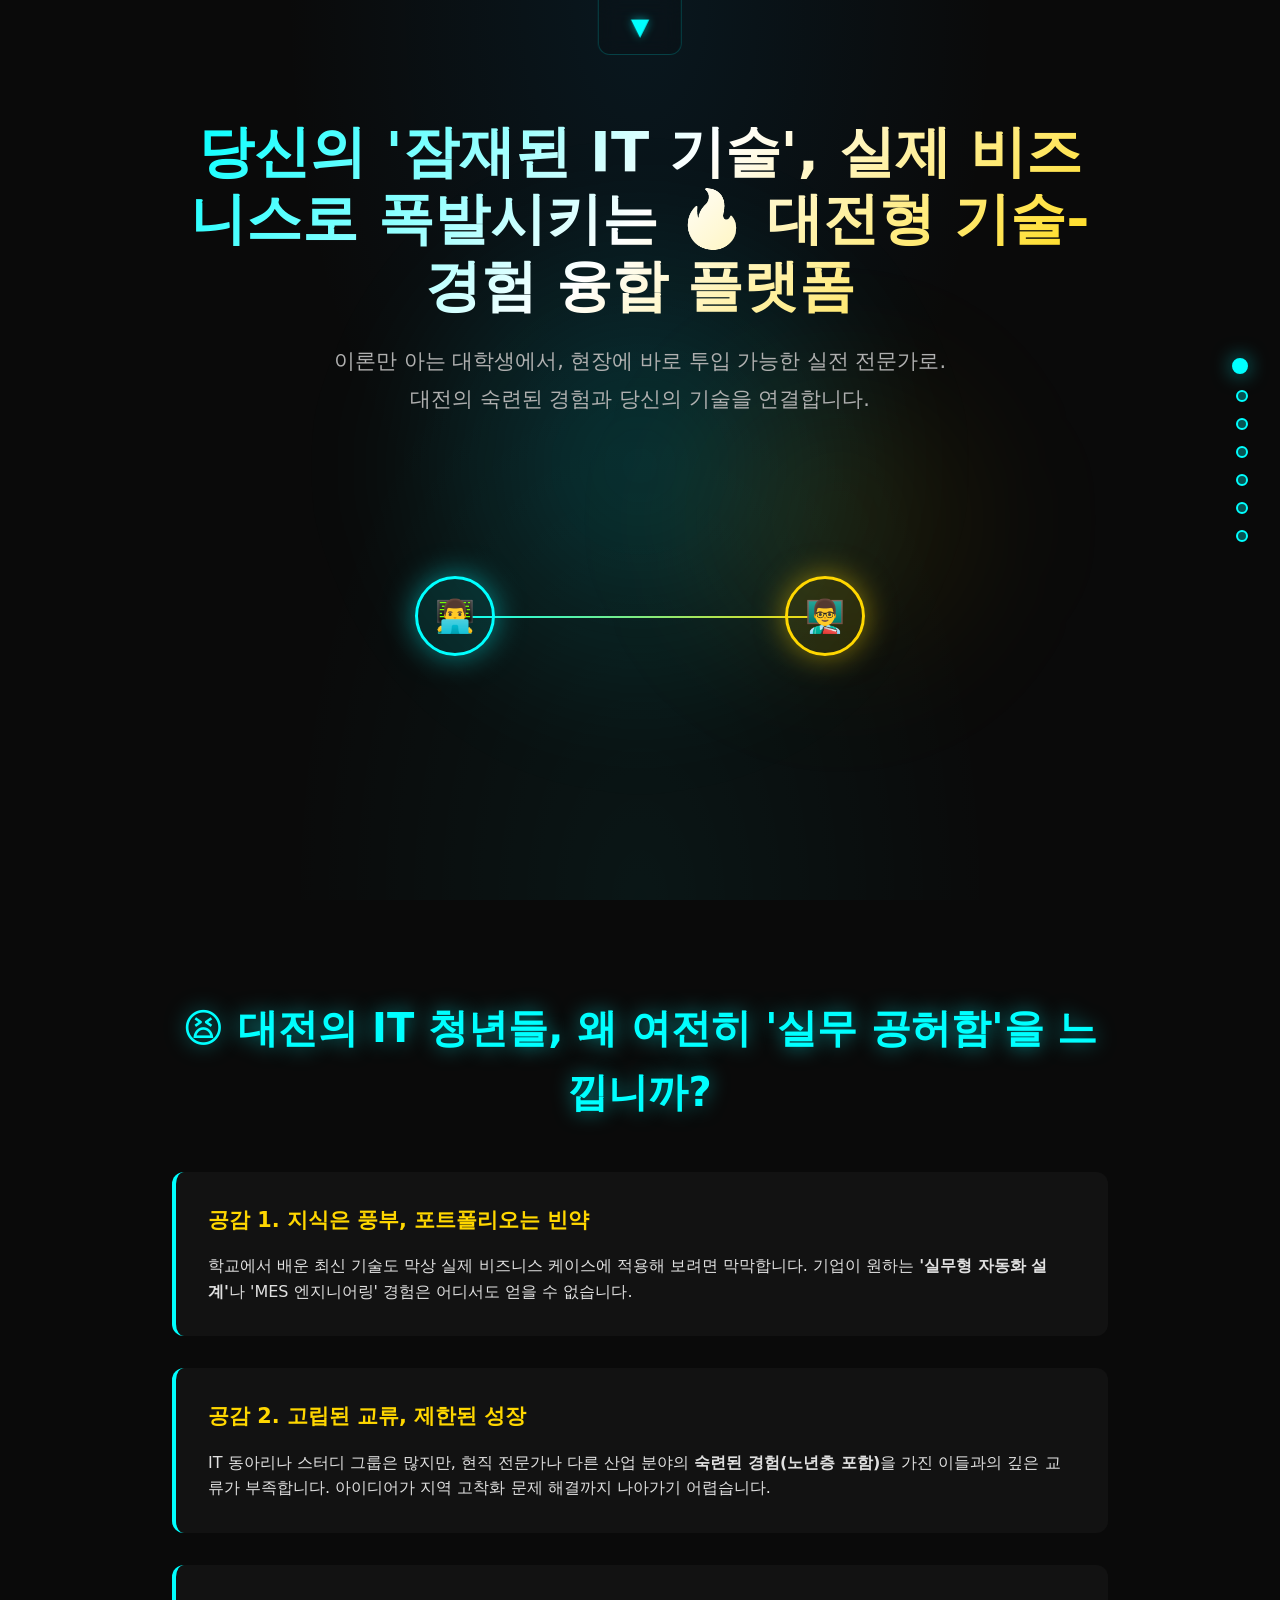
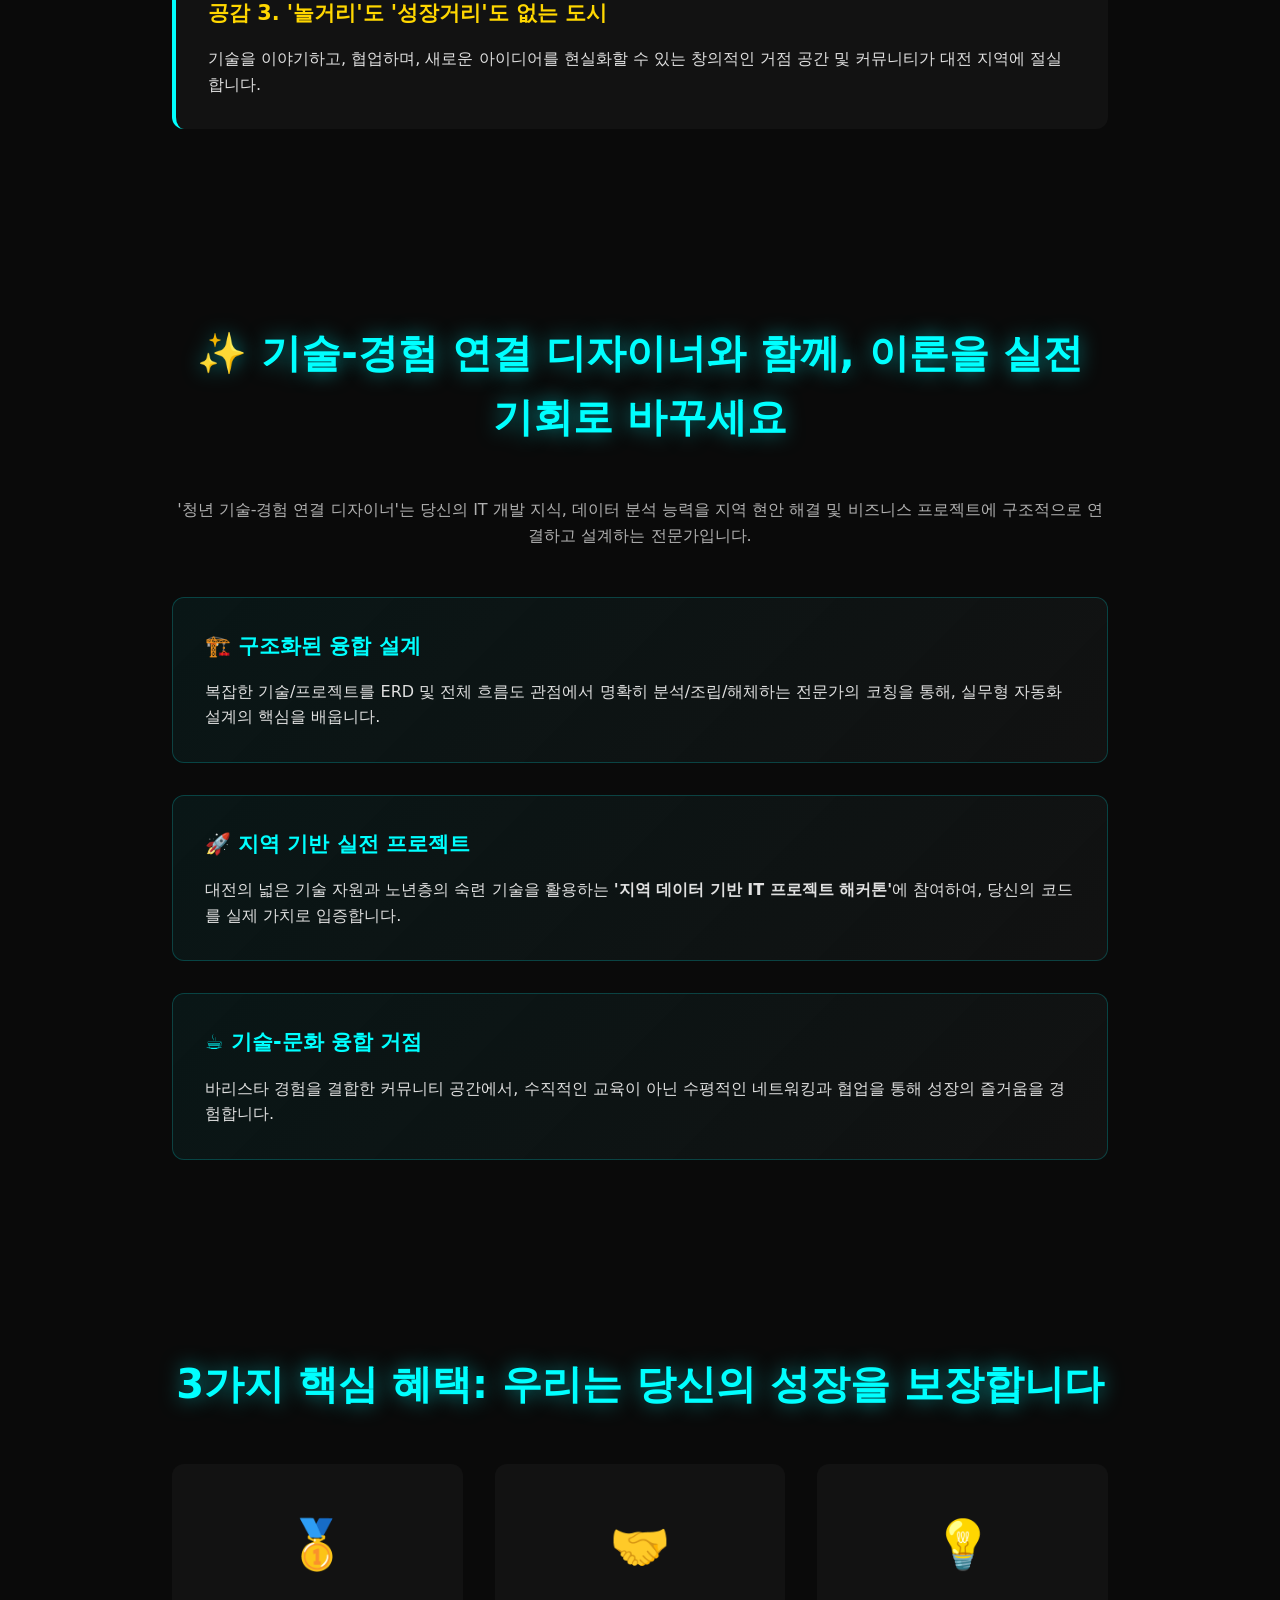
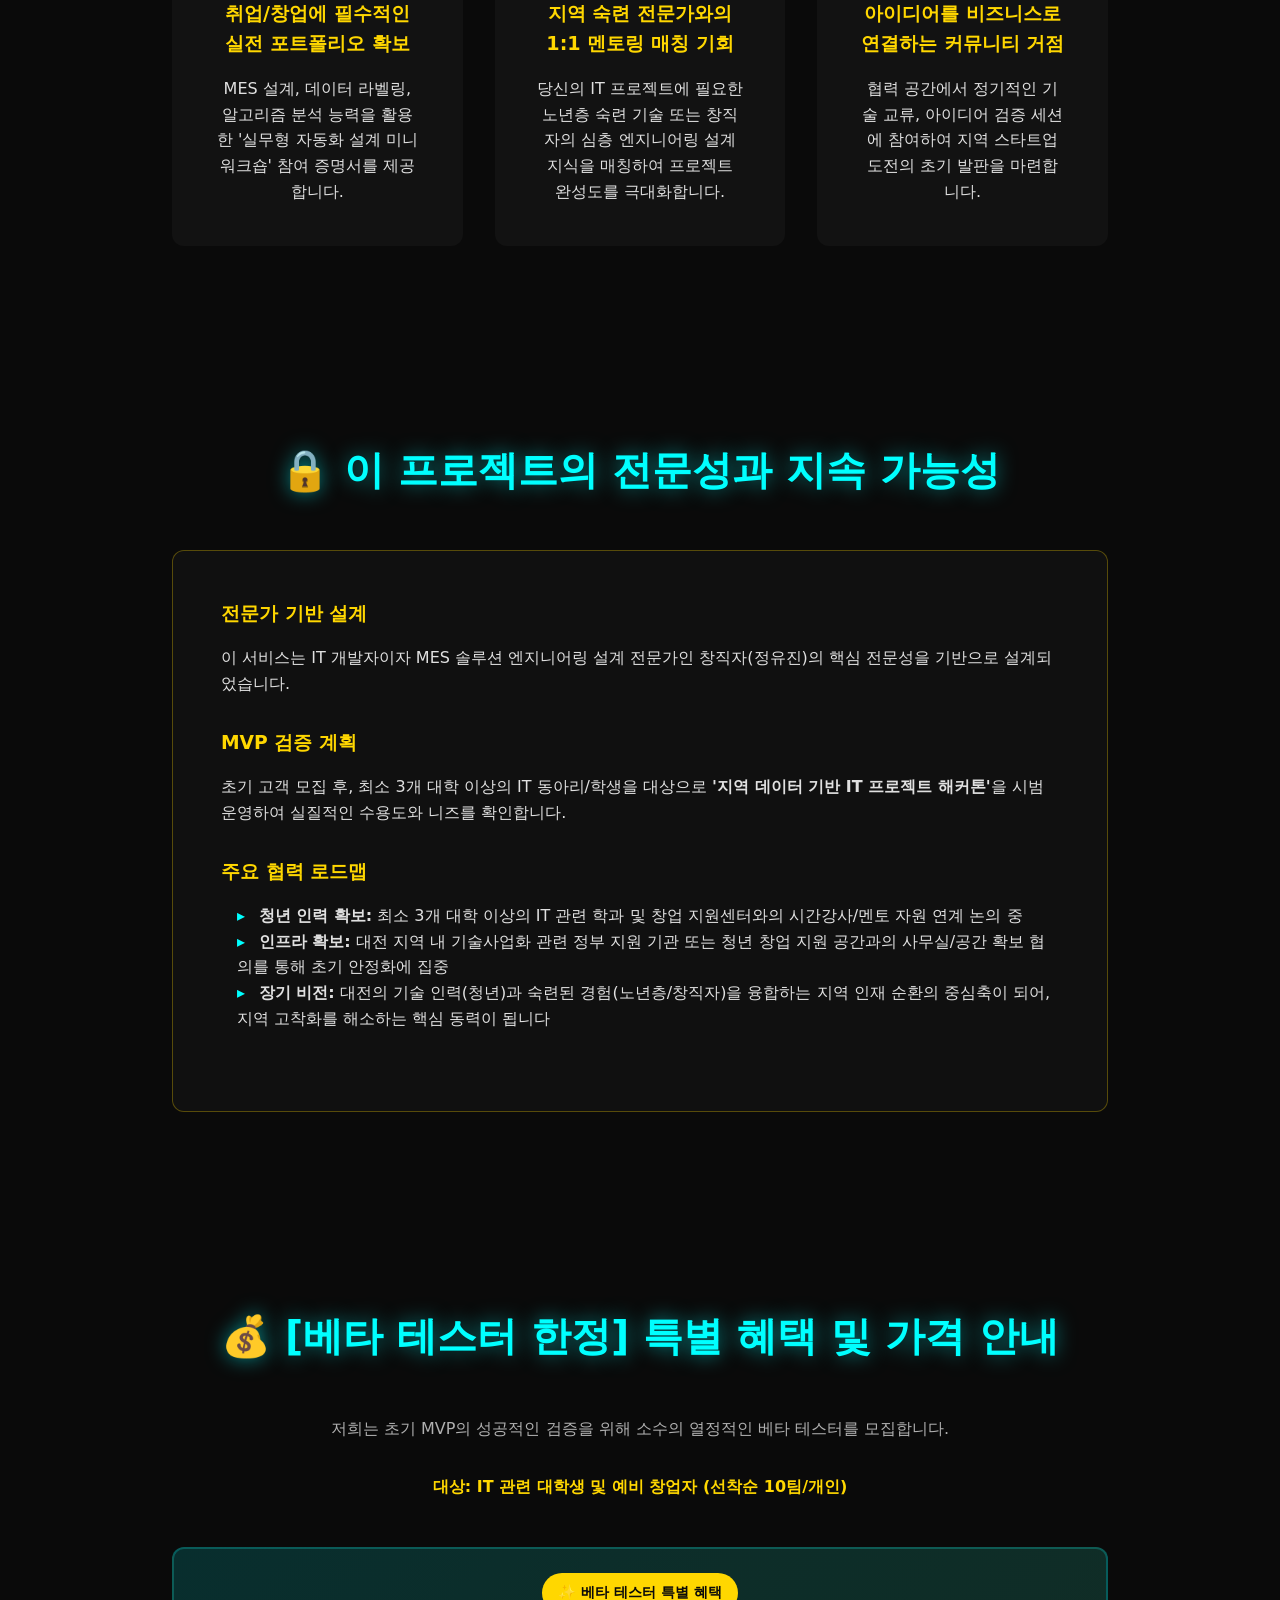
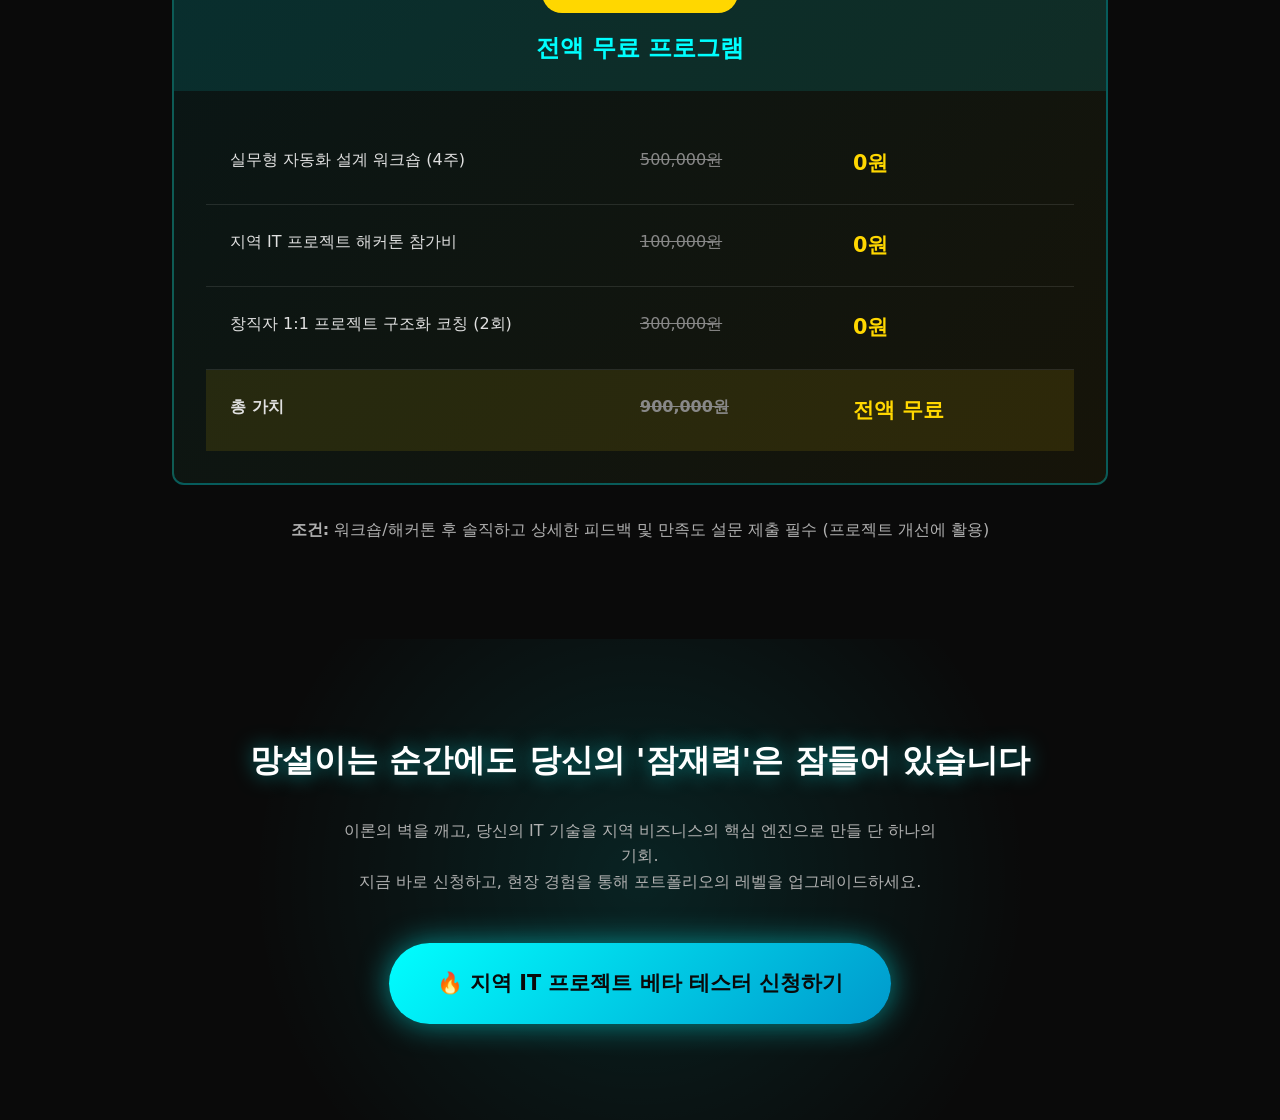
==== commit dcf7a81c: "Add files via upload" ====
--- a/index.html
+++ b/index.html
@@ -21,13 +21,56 @@
 
         .nav {
             position: fixed;
-            top: 0;
+            top: -200px;
             width: 100%;
-            background: rgba(10, 10, 10, 0.95);
+            background: rgba(10, 10, 10, 0.2);
             backdrop-filter: blur(10px);
             z-index: 1000;
             border-bottom: 1px solid rgba(0, 255, 255, 0.1);
             box-shadow: 0 4px 20px rgba(0, 255, 255, 0.1);
+            transition: top 0.4s ease-in-out, background 0.3s;
+        }
+
+        .nav:hover {
+            background: rgba(10, 10, 10, 0.85);
+        }
+
+        .nav.visible {
+            top: 0;
+        }
+
+        .nav-peek {
+            position: fixed;
+            top: 0;
+            left: 50%;
+            transform: translateX(-50%);
+            background: rgba(10, 10, 10, 0.2);
+            backdrop-filter: blur(10px);
+            padding: 0.5rem 2rem;
+            border-radius: 0 0 12px 12px;
+            border: 1px solid rgba(0, 255, 255, 0.2);
+            border-top: none;
+            z-index: 1001;
+            cursor: pointer;
+            transition: all 0.3s;
+        }
+
+        .nav-peek:hover {
+            background: rgba(0, 255, 255, 0.15);
+            padding-bottom: 0.8rem;
+        }
+
+        .nav-peek-icon {
+            color: #00ffff;
+            font-size: 1.5rem;
+            display: block;
+            animation: bounce 2s infinite;
+            text-shadow: 0 0 10px rgba(0, 255, 255, 0.5);
+        }
+
+        @keyframes bounce {
+            0%, 100% { transform: translateY(0); }
+            50% { transform: translateY(5px); }
         }
 
         .nav-container {
@@ -245,7 +288,7 @@
             align-items: center;
             justify-content: center;
             text-align: center;
-            padding: 10rem 2rem 4rem;
+            padding: 6rem 2rem 4rem;
             position: relative;
             overflow: hidden;
             background: radial-gradient(ellipse at top, rgba(0, 100, 150, 0.15) 0%, transparent 50%),
@@ -628,6 +671,18 @@
             .pricing-row {
                 grid-template-columns: 1fr;
                 text-align: center;
+            }
+
+            .side-nav {
+                display: none;
+            }
+
+            .nav {
+                top: 0 !important;
+            }
+
+            .nav-peek {
+                display: none;
             }
 
             .nav-toggle {
@@ -701,7 +756,12 @@
     </style>
 </head>
 <body>
-    <nav class="nav">
+    <!-- 네비게이션 표시 트리거 -->
+    <div class="nav-peek" id="navPeek">
+        <span class="nav-peek-icon">▼</span>
+    </div>
+
+    <nav class="nav" id="mainNav">
         <div class="nav-container">
             <div class="nav-header">
                 <div class="nav-brand">
@@ -777,6 +837,38 @@
         </div>
     </nav>
 
+    <!-- 우측 사이드 네비게이션 -->
+    <div class="side-nav">
+        <div class="side-nav-item">
+            <span class="side-nav-label">🏠 홈</span>
+            <div class="side-nav-dot" data-target="hero"></div>
+        </div>
+        <div class="side-nav-item">
+            <span class="side-nav-label">😫 문제 정의</span>
+            <div class="side-nav-dot" data-target="problem"></div>
+        </div>
+        <div class="side-nav-item">
+            <span class="side-nav-label">✨ 솔루션</span>
+            <div class="side-nav-dot" data-target="solution"></div>
+        </div>
+        <div class="side-nav-item">
+            <span class="side-nav-label">🥇 핵심 혜택</span>
+            <div class="side-nav-dot" data-target="benefits"></div>
+        </div>
+        <div class="side-nav-item">
+            <span class="side-nav-label">🔒 신뢰 검증</span>
+            <div class="side-nav-dot" data-target="trust"></div>
+        </div>
+        <div class="side-nav-item">
+            <span class="side-nav-label">💰 베타 가격</span>
+            <div class="side-nav-dot" data-target="pricing"></div>
+        </div>
+        <div class="side-nav-item">
+            <span class="side-nav-label">🔥 지금 신청</span>
+            <div class="side-nav-dot" data-target="apply"></div>
+        </div>
+    </div>
+
     <section class="hero">
         <div class="hero-content">
             <h1>당신의 '잠재된 IT 기술', 실제 비즈니스로 폭발시키는 <span class="fire-emoji">🔥</span> 대전형 기술-경험 융합 플랫폼</h1>
@@ -922,12 +1014,48 @@
         const navToggle = document.getElementById('navToggle');
         const navMenu = document.getElementById('navMenu');
         const navArrow = document.getElementById('navArrow');
+        const mainNav = document.getElementById('mainNav');
+        const navPeek = document.getElementById('navPeek');
 
         if (navToggle) {
             navToggle.addEventListener('click', function() {
                 navMenu.classList.toggle('active');
                 navArrow.classList.toggle('rotate');
             });
+        }
+
+        // 네비게이션 자동 표시/숨김 (데스크톱만)
+        if (window.innerWidth > 768) {
+            // 마우스가 상단 영역 또는 네비게이션에 있을 때 표시
+            let navTimeout;
+            
+            const showNav = () => {
+                mainNav.classList.add('visible');
+                clearTimeout(navTimeout);
+            };
+
+            const hideNav = () => {
+                navTimeout = setTimeout(() => {
+                    if (!mainNav.matches(':hover')) {
+                        mainNav.classList.remove('visible');
+                    }
+                }, 500);
+            };
+
+            // 상단 100px 영역에 마우스가 오면 네비게이션 표시
+            document.addEventListener('mousemove', (e) => {
+                if (e.clientY < 100) {
+                    showNav();
+                }
+            });
+
+            // 네비게이션에서 마우스가 벗어나면 숨김
+            mainNav.addEventListener('mouseenter', showNav);
+            mainNav.addEventListener('mouseleave', hideNav);
+
+            // 네비게이션 피크 클릭/호버
+            navPeek.addEventListener('mouseenter', showNav);
+            navPeek.addEventListener('click', showNav);
         }
 
         // 네비게이션 링크 클릭시 모바일 메뉴 닫기
@@ -954,14 +1082,70 @@
             });
         });
 
-        // 스크롤시 네비게이션 그림자 효과
+        // 사이드 네비게이션 클릭 이벤트
+        document.querySelectorAll('.side-nav-dot').forEach(dot => {
+            dot.addEventListener('click', function() {
+                const targetId = this.getAttribute('data-target');
+                let target;
+                
+                if (targetId === 'hero') {
+                    target = document.querySelector('.hero');
+                } else {
+                    target = document.getElementById(targetId);
+                }
+                
+                if (target) {
+                    target.scrollIntoView({
+                        behavior: 'smooth',
+                        block: 'start'
+                    });
+                }
+            });
+        });
+
+        // 스크롤에 따른 사이드 네비게이션 활성화
         window.addEventListener('scroll', function() {
             const nav = document.querySelector('.nav');
+            const sections = [
+                { id: 'hero', element: document.querySelector('.hero') },
+                { id: 'problem', element: document.getElementById('problem') },
+                { id: 'solution', element: document.getElementById('solution') },
+                { id: 'benefits', element: document.getElementById('benefits') },
+                { id: 'trust', element: document.getElementById('trust') },
+                { id: 'pricing', element: document.getElementById('pricing') },
+                { id: 'apply', element: document.getElementById('apply') }
+            ];
+
+            // 네비게이션 그림자 효과
             if (window.scrollY > 50) {
                 nav.style.boxShadow = '0 4px 30px rgba(0, 255, 255, 0.2)';
             } else {
                 nav.style.boxShadow = '0 4px 20px rgba(0, 255, 255, 0.1)';
             }
+
+            // 현재 섹션 찾기
+            let currentSection = 'hero';
+            const scrollPos = window.scrollY + window.innerHeight / 3;
+
+            sections.forEach(section => {
+                if (section.element) {
+                    const sectionTop = section.element.offsetTop;
+                    const sectionHeight = section.element.offsetHeight;
+                    
+                    if (scrollPos >= sectionTop && scrollPos < sectionTop + sectionHeight) {
+                        currentSection = section.id;
+                    }
+                }
+            });
+
+            // 사이드 네비게이션 활성화 상태 업데이트
+            document.querySelectorAll('.side-nav-dot').forEach(dot => {
+                if (dot.getAttribute('data-target') === currentSection) {
+                    dot.classList.add('active');
+                } else {
+                    dot.classList.remove('active');
+                }
+            });
         });
     </script>
 </body>
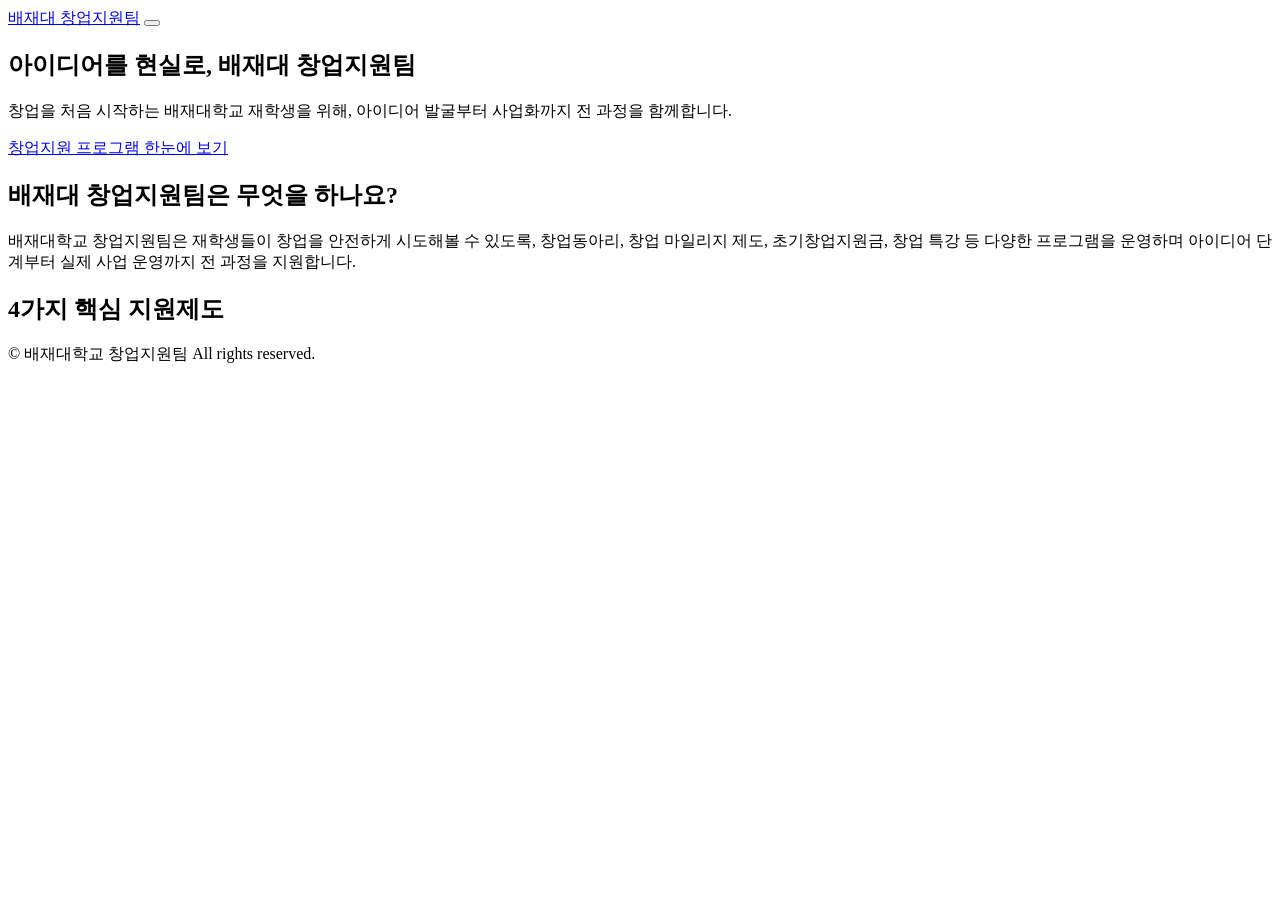
==== commit 10d60391: "Add files via upload" ====
--- a/index.html
+++ b/index.html
@@ -3,1150 +3,70 @@
 <head>
     <meta charset="UTF-8">
     <meta name="viewport" content="width=device-width, initial-scale=1.0">
-    <title>청년 기술-경험 연결 디자이너 | 대전형 IT 융합 플랫폼</title>
-    <style>
-        * {
-            margin: 0;
-            padding: 0;
-            box-sizing: border-box;
-        }
-
-        body {
-            font-family: 'Pretendard', -apple-system, BlinkMacSystemFont, system-ui, Roboto, sans-serif;
-            background: #0a0a0a;
-            color: #e0e0e0;
-            line-height: 1.6;
-            overflow-x: hidden;
-        }
-
-        .nav {
-            position: fixed;
-            top: -200px;
-            width: 100%;
-            background: rgba(10, 10, 10, 0.2);
-            backdrop-filter: blur(10px);
-            z-index: 1000;
-            border-bottom: 1px solid rgba(0, 255, 255, 0.1);
-            box-shadow: 0 4px 20px rgba(0, 255, 255, 0.1);
-            transition: top 0.4s ease-in-out, background 0.3s;
-        }
-
-        .nav:hover {
-            background: rgba(10, 10, 10, 0.85);
-        }
-
-        .nav.visible {
-            top: 0;
-        }
-
-        .nav-peek {
-            position: fixed;
-            top: 0;
-            left: 50%;
-            transform: translateX(-50%);
-            background: rgba(10, 10, 10, 0.2);
-            backdrop-filter: blur(10px);
-            padding: 0.5rem 2rem;
-            border-radius: 0 0 12px 12px;
-            border: 1px solid rgba(0, 255, 255, 0.2);
-            border-top: none;
-            z-index: 1001;
-            cursor: pointer;
-            transition: all 0.3s;
-        }
-
-        .nav-peek:hover {
-            background: rgba(0, 255, 255, 0.15);
-            padding-bottom: 0.8rem;
-        }
-
-        .nav-peek-icon {
-            color: #00ffff;
-            font-size: 1.5rem;
-            display: block;
-            animation: bounce 2s infinite;
-            text-shadow: 0 0 10px rgba(0, 255, 255, 0.5);
-        }
-
-        @keyframes bounce {
-            0%, 100% { transform: translateY(0); }
-            50% { transform: translateY(5px); }
-        }
-
-        .nav-container {
-            max-width: 1400px;
-            margin: 0 auto;
-            padding: 1rem 2rem;
-        }
-
-        .nav-header {
-            display: flex;
-            justify-content: space-between;
-            align-items: center;
-        }
-
-        .nav-brand {
-            display: flex;
-            align-items: center;
-            gap: 0.5rem;
-            font-size: 1.2rem;
-            font-weight: 700;
-            color: #00ffff;
-            text-shadow: 0 0 10px rgba(0, 255, 255, 0.5);
-        }
-
-        .nav-menu {
-            display: flex;
-            justify-content: center;
-            gap: 0;
-            margin-top: 1rem;
-            flex-wrap: wrap;
-        }
-
-        .nav-item {
-            position: relative;
-            flex: 1;
-            min-width: 150px;
-        }
-
-        .nav-link {
-            display: block;
-            color: #00ffff;
-            text-decoration: none;
-            font-size: 0.95rem;
-            font-weight: 600;
-            padding: 1rem 1.5rem;
-            background: rgba(20, 20, 20, 0.8);
-            border: 1px solid rgba(0, 255, 255, 0.2);
-            border-right: none;
-            text-align: center;
-            transition: all 0.3s;
-            cursor: pointer;
-        }
-
-        .nav-item:first-child .nav-link {
-            border-radius: 8px 0 0 8px;
-        }
-
-        .nav-item:last-child .nav-link {
-            border-radius: 0 8px 8px 0;
-            border-right: 1px solid rgba(0, 255, 255, 0.2);
-        }
-
-        .nav-link:hover {
-            background: rgba(0, 255, 255, 0.15);
-            text-shadow: 0 0 10px #00ffff;
-            border-color: #00ffff;
-            z-index: 10;
-        }
-
-        .nav-link.nav-cta {
-            background: linear-gradient(135deg, #00ffff 0%, #0099cc 100%);
-            color: #0a0a0a;
-            font-weight: 700;
-            border: 1px solid #00ffff;
-            box-shadow: 0 0 20px rgba(0, 255, 255, 0.4);
-        }
-
-        .nav-link.nav-cta:hover {
-            background: linear-gradient(135deg, #00ffff 0%, #00ccff 100%);
-            color: #0a0a0a;
-            text-shadow: none;
-            transform: translateY(-2px);
-            box-shadow: 0 4px 30px rgba(0, 255, 255, 0.6);
-        }
-
-        .nav-dropdown {
-            position: absolute;
-            top: 100%;
-            left: 0;
-            right: 0;
-            background: rgba(15, 15, 15, 0.98);
-            backdrop-filter: blur(15px);
-            border: 1px solid rgba(0, 255, 255, 0.3);
-            border-top: none;
-            border-radius: 0 0 8px 8px;
-            padding: 0;
-            max-height: 0;
-            overflow: hidden;
-            opacity: 0;
-            transition: all 0.4s ease-in-out;
-            box-shadow: 0 8px 30px rgba(0, 0, 0, 0.8);
-        }
-
-        .nav-item:hover .nav-dropdown {
-            max-height: 500px;
-            opacity: 1;
-            padding: 1rem;
-        }
-
-        .dropdown-title {
-            color: #ffd700;
-            font-size: 0.85rem;
-            font-weight: 700;
-            margin-bottom: 0.75rem;
-            padding-bottom: 0.5rem;
-            border-bottom: 1px solid rgba(255, 215, 0, 0.3);
-        }
-
-        .dropdown-item {
-            color: #b0b0b0;
-            font-size: 0.85rem;
-            line-height: 1.8;
-            padding: 0.4rem 0;
-            display: flex;
-            align-items: flex-start;
-            gap: 0.5rem;
-            transition: all 0.2s;
-        }
-
-        .dropdown-item:hover {
-            color: #00ffff;
-            padding-left: 0.5rem;
-        }
-
-        .dropdown-item::before {
-            content: '▸';
-            color: #00ffff;
-            font-size: 0.8rem;
-            flex-shrink: 0;
-            margin-top: 0.1rem;
-        }
-
-        .nav-toggle {
-            display: none;
-        }
-
-        /* 사이드 네비게이션 */
-        .side-nav {
-            position: fixed;
-            right: 2rem;
-            top: 50%;
-            transform: translateY(-50%);
-            z-index: 999;
-            display: flex;
-            flex-direction: column;
-            gap: 1rem;
-        }
-
-        .side-nav-item {
-            position: relative;
-            display: flex;
-            align-items: center;
-            justify-content: flex-end;
-        }
-
-        .side-nav-dot {
-            width: 12px;
-            height: 12px;
-            border-radius: 50%;
-            background: rgba(0, 255, 255, 0.3);
-            border: 2px solid #00ffff;
-            cursor: pointer;
-            transition: all 0.3s;
-            position: relative;
-        }
-
-        .side-nav-dot:hover {
-            width: 16px;
-            height: 16px;
-            background: #00ffff;
-            box-shadow: 0 0 20px rgba(0, 255, 255, 0.8);
-        }
-
-        .side-nav-dot.active {
-            width: 16px;
-            height: 16px;
-            background: #00ffff;
-            box-shadow: 0 0 20px rgba(0, 255, 255, 0.6);
-        }
-
-        .side-nav-label {
-            position: absolute;
-            right: 25px;
-            background: rgba(10, 10, 10, 0.95);
-            color: #00ffff;
-            padding: 0.5rem 1rem;
-            border-radius: 6px;
-            font-size: 0.85rem;
-            white-space: nowrap;
-            opacity: 0;
-            pointer-events: none;
-            transition: all 0.3s;
-            border: 1px solid rgba(0, 255, 255, 0.3);
-            box-shadow: 0 4px 20px rgba(0, 0, 0, 0.8);
-        }
-
-        .side-nav-item:hover .side-nav-label {
-            opacity: 1;
-            right: 30px;
-        }
-
-        .hero {
-            min-height: 100vh;
-            display: flex;
-            align-items: center;
-            justify-content: center;
-            text-align: center;
-            padding: 6rem 2rem 4rem;
-            position: relative;
-            overflow: hidden;
-            background: radial-gradient(ellipse at top, rgba(0, 100, 150, 0.15) 0%, transparent 50%),
-                        radial-gradient(ellipse at bottom, rgba(0, 255, 255, 0.05) 0%, transparent 50%);
-        }
-
-        .hero::before {
-            content: '';
-            position: absolute;
-            width: 600px;
-            height: 600px;
-            background: radial-gradient(circle, rgba(0, 255, 255, 0.15) 0%, transparent 70%);
-            border-radius: 50%;
-            animation: pulse 4s ease-in-out infinite;
-            filter: blur(40px);
-        }
-
-        .hero::after {
-            content: '';
-            position: absolute;
-            width: 400px;
-            height: 400px;
-            background: radial-gradient(circle, rgba(255, 215, 0, 0.1) 0%, transparent 70%);
-            border-radius: 50%;
-            animation: pulse 4s ease-in-out infinite reverse;
-            filter: blur(60px);
-            right: 10%;
-            bottom: 20%;
-        }
-
-        @keyframes pulse {
-            0%, 100% { transform: scale(1); opacity: 0.5; }
-            50% { transform: scale(1.2); opacity: 0.8; }
-        }
-
-        .hero-content {
-            max-width: 900px;
-            position: relative;
-            z-index: 1;
-        }
-
-        h1 {
-            font-size: clamp(2rem, 5vw, 3.5rem);
-            font-weight: 800;
-            margin-bottom: 1.5rem;
-            background: linear-gradient(135deg, #00ffff 0%, #ffffff 50%, #ffd700 100%);
-            -webkit-background-clip: text;
-            -webkit-text-fill-color: transparent;
-            background-clip: text;
-            line-height: 1.2;
-        }
-
-        .fire-emoji {
-            display: inline-block;
-            animation: flicker 1.5s infinite;
-        }
-
-        @keyframes flicker {
-            0%, 100% { opacity: 1; }
-            50% { opacity: 0.7; }
-        }
-
-        .subheadline {
-            font-size: clamp(1rem, 2.5vw, 1.3rem);
-            color: #b0b0b0;
-            margin-bottom: 2rem;
-            line-height: 1.8;
-        }
-
-        .hero-visual {
-            margin: 3rem auto;
-            max-width: 500px;
-            height: 300px;
-            position: relative;
-        }
-
-        .connection-line {
-            position: absolute;
-            height: 2px;
-            background: linear-gradient(90deg, #00ffff, #ffd700);
-            top: 50%;
-            left: 10%;
-            right: 10%;
-            animation: lineGlow 2s ease-in-out infinite;
-        }
-
-        @keyframes lineGlow {
-            0%, 100% { box-shadow: 0 0 10px #00ffff; }
-            50% { box-shadow: 0 0 20px #00ffff, 0 0 30px #ffd700; }
-        }
-
-        .node {
-            position: absolute;
-            width: 80px;
-            height: 80px;
-            border-radius: 50%;
-            border: 3px solid;
-            display: flex;
-            align-items: center;
-            justify-content: center;
-            font-size: 2rem;
-            top: 50%;
-            transform: translateY(-50%);
-        }
-
-        .node-left {
-            left: 5%;
-            border-color: #00ffff;
-            background: rgba(0, 255, 255, 0.1);
-            box-shadow: 0 0 30px rgba(0, 255, 255, 0.5);
-        }
-
-        .node-right {
-            right: 5%;
-            border-color: #ffd700;
-            background: rgba(255, 215, 0, 0.1);
-            box-shadow: 0 0 30px rgba(255, 215, 0, 0.5);
-        }
-
-        section {
-            max-width: 1000px;
-            margin: 0 auto;
-            padding: 6rem 2rem;
-        }
-
-        h2 {
-            font-size: clamp(1.8rem, 4vw, 2.5rem);
-            margin-bottom: 3rem;
-            text-align: center;
-            color: #00ffff;
-            text-shadow: 0 0 20px rgba(0, 255, 255, 0.5);
-        }
-
-        .problem-grid {
-            display: grid;
-            gap: 2rem;
-            margin-top: 3rem;
-        }
-
-        .problem-item {
-            background: rgba(20, 20, 20, 0.8);
-            padding: 2rem;
-            border-radius: 12px;
-            border-left: 4px solid #00ffff;
-            transition: all 0.3s;
-            position: relative;
-            overflow: hidden;
-        }
-
-        .problem-item::before {
-            content: '';
-            position: absolute;
-            top: 0;
-            left: 0;
-            width: 100%;
-            height: 100%;
-            background: linear-gradient(135deg, rgba(0, 255, 255, 0.05) 0%, transparent 50%);
-            opacity: 0;
-            transition: opacity 0.3s;
-        }
-
-        .problem-item:hover::before {
-            opacity: 1;
-        }
-
-        .problem-item:hover {
-            transform: translateX(10px);
-            box-shadow: 0 8px 40px rgba(0, 255, 255, 0.3);
-            border-left-width: 6px;
-        }
-
-        .problem-item h3 {
-            color: #ffd700;
-            margin-bottom: 1rem;
-            font-size: 1.3rem;
-        }
-
-        .solution-grid {
-            display: grid;
-            gap: 2rem;
-            margin-top: 3rem;
-        }
-
-        .solution-item {
-            background: linear-gradient(135deg, rgba(0, 255, 255, 0.05) 0%, rgba(20, 20, 20, 0.8) 100%);
-            padding: 2rem;
-            border-radius: 12px;
-            border: 1px solid rgba(0, 255, 255, 0.2);
-            position: relative;
-            overflow: hidden;
-            transition: all 0.3s;
-        }
-
-        .solution-item::after {
-            content: '';
-            position: absolute;
-            top: -50%;
-            right: -50%;
-            width: 200%;
-            height: 200%;
-            background: radial-gradient(circle, rgba(0, 255, 255, 0.1) 0%, transparent 70%);
-            opacity: 0;
-            transition: opacity 0.5s;
-        }
-
-        .solution-item:hover::after {
-            opacity: 1;
-        }
-
-        .solution-item:hover {
-            transform: scale(1.02);
-            border-color: #00ffff;
-            box-shadow: 0 8px 40px rgba(0, 255, 255, 0.3);
-        }
-
-        .solution-item h3 {
-            color: #00ffff;
-            margin-bottom: 1rem;
-            font-size: 1.3rem;
-        }
-
-        .benefits-grid {
-            display: grid;
-            grid-template-columns: repeat(auto-fit, minmax(280px, 1fr));
-            gap: 2rem;
-            margin-top: 3rem;
-        }
-
-        .benefit-card {
-            background: rgba(20, 20, 20, 0.8);
-            padding: 2.5rem;
-            border-radius: 12px;
-            text-align: center;
-            border: 2px solid transparent;
-            transition: all 0.3s;
-        }
-
-        .benefit-card:hover {
-            border-color: #00ffff;
-            box-shadow: 0 0 40px rgba(0, 255, 255, 0.3);
-            transform: translateY(-5px);
-        }
-
-        .benefit-icon {
-            font-size: 3rem;
-            margin-bottom: 1rem;
-        }
-
-        .benefit-card h3 {
-            color: #ffd700;
-            margin-bottom: 1rem;
-            font-size: 1.2rem;
-        }
-
-        .trust-section {
-            background: rgba(20, 20, 20, 0.6);
-            padding: 3rem;
-            border-radius: 12px;
-            border: 1px solid rgba(255, 215, 0, 0.3);
-            margin-top: 3rem;
-        }
-
-        .trust-item {
-            margin-bottom: 2rem;
-        }
-
-        .trust-item h3 {
-            color: #ffd700;
-            margin-bottom: 1rem;
-        }
-
-        .trust-item ul {
-            list-style: none;
-            padding-left: 1rem;
-        }
-
-        .trust-item li::before {
-            content: '▸ ';
-            color: #00ffff;
-            font-weight: bold;
-            margin-right: 0.5rem;
-        }
-
-        .pricing-table {
-            background: linear-gradient(135deg, rgba(0, 255, 255, 0.05) 0%, rgba(255, 215, 0, 0.05) 100%);
-            border-radius: 12px;
-            overflow: hidden;
-            margin-top: 3rem;
-            border: 2px solid rgba(0, 255, 255, 0.3);
-        }
-
-        .pricing-header {
-            background: rgba(0, 255, 255, 0.1);
-            padding: 1.5rem;
-            text-align: center;
-        }
-
-        .pricing-header h3 {
-            color: #00ffff;
-            font-size: 1.5rem;
-        }
-
-        .pricing-content {
-            padding: 2rem;
-        }
-
-        .pricing-row {
-            display: grid;
-            grid-template-columns: 2fr 1fr 1fr;
-            padding: 1.5rem;
-            border-bottom: 1px solid rgba(255, 255, 255, 0.1);
-            gap: 1rem;
-        }
-
-        .pricing-row:last-child {
-            border-bottom: none;
-            background: rgba(255, 215, 0, 0.1);
-            font-weight: bold;
-        }
-
-        .price-original {
-            color: #888;
-            text-decoration: line-through;
-        }
-
-        .price-special {
-            color: #ffd700;
-            font-size: 1.3rem;
-            font-weight: bold;
-        }
-
-        .cta-section {
-            text-align: center;
-            padding: 6rem 2rem;
-            background: radial-gradient(circle at center, rgba(0, 255, 255, 0.1) 0%, transparent 70%);
-        }
-
-        .cta-title {
-            font-size: clamp(1.5rem, 3vw, 2rem);
-            margin-bottom: 2rem;
-            color: #ffffff;
-        }
-
-        .cta-button {
-            display: inline-block;
-            padding: 1.5rem 3rem;
-            background: linear-gradient(135deg, #00ffff 0%, #0099cc 100%);
-            color: #0a0a0a;
-            text-decoration: none;
-            font-size: 1.3rem;
-            font-weight: bold;
-            border-radius: 50px;
-            transition: all 0.3s;
-            box-shadow: 0 0 30px rgba(0, 255, 255, 0.5);
-            animation: buttonPulse 2s ease-in-out infinite;
-        }
-
-        @keyframes buttonPulse {
-            0%, 100% { box-shadow: 0 0 30px rgba(0, 255, 255, 0.5); }
-            50% { box-shadow: 0 0 50px rgba(0, 255, 255, 0.8), 0 0 70px rgba(255, 215, 0, 0.4); }
-        }
-
-        .cta-button:hover {
-            transform: scale(1.05);
-            box-shadow: 0 0 60px rgba(0, 255, 255, 0.8);
-        }
-
-        .beta-badge {
-            display: inline-block;
-            background: #ffd700;
-            color: #0a0a0a;
-            padding: 0.5rem 1rem;
-            border-radius: 20px;
-            font-size: 0.9rem;
-            font-weight: bold;
-            margin-bottom: 1rem;
-        }
-
-        @media (max-width: 768px) {
-            .pricing-row {
-                grid-template-columns: 1fr;
-                text-align: center;
-            }
-
-            .side-nav {
-                display: none;
-            }
-
-            .nav {
-                top: 0 !important;
-            }
-
-            .nav-peek {
-                display: none;
-            }
-
-            .nav-toggle {
-                display: flex;
-                background: transparent;
-                border: 2px solid #00ffff;
-                color: #00ffff;
-                padding: 0.5rem 1rem;
-                border-radius: 8px;
-                cursor: pointer;
-                font-size: 0.9rem;
-                font-weight: 600;
-                transition: all 0.3s;
-                align-items: center;
-                gap: 0.5rem;
-            }
-
-            .nav-toggle:hover {
-                background: rgba(0, 255, 255, 0.1);
-            }
-
-            .arrow {
-                transition: transform 0.3s;
-                display: inline-block;
-            }
-
-            .arrow.rotate {
-                transform: rotate(180deg);
-            }
-
-            .nav-menu {
-                flex-direction: column;
-                max-height: 0;
-                overflow: hidden;
-                transition: max-height 0.4s ease-in-out;
-            }
-
-            .nav-menu.active {
-                max-height: 2000px;
-            }
-
-            .nav-item {
-                width: 100%;
-            }
-
-            .nav-link {
-                border-radius: 8px !important;
-                border: 1px solid rgba(0, 255, 255, 0.2) !important;
-                margin-bottom: 0.5rem;
-            }
-
-            .nav-dropdown {
-                position: relative;
-                border-radius: 8px;
-                border: 1px solid rgba(0, 255, 255, 0.3);
-                margin-top: 0.5rem;
-            }
-
-            .nav-brand {
-                font-size: 1rem;
-            }
-
-            h1 {
-                font-size: 2rem;
-            }
-
-            .hero {
-                padding: 8rem 1.5rem 4rem;
-            }
-        }
-    </style>
+    <title>배재대학교 창업지원팀</title>
+    <link rel="stylesheet" href="assets/css/style.css">
+    <link rel="preconnect" href="https://fonts.googleapis.com">
+    <link rel="preconnect" href="https://fonts.gstatic.com" crossorigin>
+    <link href="https://fonts.googleapis.com/css2?family=Noto+Sans+KR:wght@400;500;700&display=swap" rel="stylesheet">
 </head>
 <body>
-    <!-- 네비게이션 표시 트리거 -->
-    <div class="nav-peek" id="navPeek">
-        <span class="nav-peek-icon">▼</span>
-    </div>
-
-    <nav class="nav" id="mainNav">
-        <div class="nav-container">
-            <div class="nav-header">
-                <div class="nav-brand">
-                    <span>⚡</span>
-                    <span>청년 기술-경험 연결 플랫폼</span>
-                </div>
-                <button class="nav-toggle" id="navToggle">
-                    <span>메뉴</span>
-                    <span class="arrow" id="navArrow">▼</span>
+    <!-- 네비게이션 -->
+    <nav class="navbar" id="navbar">
+        <div class="container">
+            <div class="nav-wrapper">
+                <a href="index.html" class="logo" id="logoText">배재대 창업지원팀</a>
+                <button class="mobile-menu-btn" id="mobileMenuBtn">
+                    <span></span>
+                    <span></span>
+                    <span></span>
                 </button>
-            </div>
-            <div class="nav-menu" id="navMenu">
-                <div class="nav-item">
-                    <a href="#problem" class="nav-link">😫 문제 정의</a>
-                    <div class="nav-dropdown">
-                        <div class="dropdown-title">대전 IT 청년들의 고민</div>
-                        <div class="dropdown-item">학교 지식은 많지만 실무 포트폴리오는 빈약</div>
-                        <div class="dropdown-item">현직 전문가와의 교류 기회 부족</div>
-                        <div class="dropdown-item">아이디어를 실현할 창의적 거점 공간 부재</div>
-                    </div>
-                </div>
-                
-                <div class="nav-item">
-                    <a href="#solution" class="nav-link">✨ 솔루션</a>
-                    <div class="nav-dropdown">
-                        <div class="dropdown-title">기술-경험 융합 설계</div>
-                        <div class="dropdown-item">ERD 기반 구조화된 프로젝트 코칭</div>
-                        <div class="dropdown-item">지역 데이터 활용 IT 해커톤 참여</div>
-                        <div class="dropdown-item">바리스타 융합 커뮤니티 협업 공간</div>
-                    </div>
-                </div>
-                
-                <div class="nav-item">
-                    <a href="#benefits" class="nav-link">🥇 핵심 혜택</a>
-                    <div class="nav-dropdown">
-                        <div class="dropdown-title">당신의 성장을 보장합니다</div>
-                        <div class="dropdown-item">취업/창업 필수 실전 포트폴리오</div>
-                        <div class="dropdown-item">숙련 전문가 1:1 멘토링 매칭</div>
-                        <div class="dropdown-item">아이디어를 비즈니스로 연결하는 거점</div>
-                    </div>
-                </div>
-                
-                <div class="nav-item">
-                    <a href="#trust" class="nav-link">🔒 신뢰 검증</a>
-                    <div class="nav-dropdown">
-                        <div class="dropdown-title">전문성과 지속가능성</div>
-                        <div class="dropdown-item">MES 솔루션 전문가 기반 설계</div>
-                        <div class="dropdown-item">3개 대학 이상 MVP 시범 운영</div>
-                        <div class="dropdown-item">정부 지원 기관과 협력 체계 구축</div>
-                    </div>
-                </div>
-                
-                <div class="nav-item">
-                    <a href="#pricing" class="nav-link">💰 베타 가격</a>
-                    <div class="nav-dropdown">
-                        <div class="dropdown-title">선착순 10팀 특별 혜택</div>
-                        <div class="dropdown-item">4주 워크숍 전액 무료 (50만원 상당)</div>
-                        <div class="dropdown-item">해커톤 참가비 무료 (10만원 상당)</div>
-                        <div class="dropdown-item">1:1 코칭 2회 무료 (30만원 상당)</div>
-                    </div>
-                </div>
-                
-                <div class="nav-item">
-                    <a href="#apply" class="nav-link nav-cta">🔥 지금 신청</a>
-                    <div class="nav-dropdown">
-                        <div class="dropdown-title">베타 테스터 신청 방법</div>
-                        <div class="dropdown-item">IT 관련 대학생 및 예비 창업자</div>
-                        <div class="dropdown-item">선착순 10팀 한정 모집</div>
-                        <div class="dropdown-item">피드백 제출 조건으로 전액 무료</div>
-                    </div>
-                </div>
+                <ul class="nav-menu" id="navMenu">
+                    <!-- JS로 동적 생성됩니다 -->
+                </ul>
             </div>
         </div>
     </nav>
 
-    <!-- 우측 사이드 네비게이션 -->
-    <div class="side-nav">
-        <div class="side-nav-item">
-            <span class="side-nav-label">🏠 홈</span>
-            <div class="side-nav-dot" data-target="hero"></div>
+    <!-- 히어로 섹션 -->
+    <section class="hero" id="hero">
+        <div class="hero-overlay"></div>
+        <div class="hero-content">
+            <h1 class="hero-title" id="heroTitle">아이디어를 현실로, 배재대 창업지원팀</h1>
+            <p class="hero-subtitle" id="heroSubtitle">창업을 처음 시작하는 배재대학교 재학생을 위해, 아이디어 발굴부터 사업화까지 전 과정을 함께합니다.</p>
+            <a href="programs.html" class="btn btn-primary" id="heroButton">창업지원 프로그램 한눈에 보기</a>
         </div>
-        <div class="side-nav-item">
-            <span class="side-nav-label">😫 문제 정의</span>
-            <div class="side-nav-dot" data-target="problem"></div>
+    </section>
+
+    <!-- 간단 소개 섹션 -->
+    <section class="section brief-intro">
+        <div class="container">
+            <h2 class="section-title" id="briefIntroTitle">배재대 창업지원팀은 무엇을 하나요?</h2>
+            <p class="section-description" id="briefIntroDesc">
+                배재대학교 창업지원팀은 재학생들이 창업을 안전하게 시도해볼 수 있도록, 창업동아리, 창업 마일리지 제도, 초기창업지원금, 창업 특강 등 다양한 프로그램을 운영하며 아이디어 단계부터 실제 사업 운영까지 전 과정을 지원합니다.
+            </p>
         </div>
-        <div class="side-nav-item">
-            <span class="side-nav-label">✨ 솔루션</span>
-            <div class="side-nav-dot" data-target="solution"></div>
-        </div>
-        <div class="side-nav-item">
-            <span class="side-nav-label">🥇 핵심 혜택</span>
-            <div class="side-nav-dot" data-target="benefits"></div>
-        </div>
-        <div class="side-nav-item">
-            <span class="side-nav-label">🔒 신뢰 검증</span>
-            <div class="side-nav-dot" data-target="trust"></div>
-        </div>
-        <div class="side-nav-item">
-            <span class="side-nav-label">💰 베타 가격</span>
-            <div class="side-nav-dot" data-target="pricing"></div>
-        </div>
-        <div class="side-nav-item">
-            <span class="side-nav-label">🔥 지금 신청</span>
-            <div class="side-nav-dot" data-target="apply"></div>
-        </div>
-    </div>
+    </section>
 
-    <section class="hero">
-        <div class="hero-content">
-            <h1>당신의 '잠재된 IT 기술', 실제 비즈니스로 폭발시키는 <span class="fire-emoji">🔥</span> 대전형 기술-경험 융합 플랫폼</h1>
-            <p class="subheadline">이론만 아는 대학생에서, 현장에 바로 투입 가능한 실전 전문가로.<br>대전의 숙련된 경험과 당신의 기술을 연결합니다.</p>
-            
-            <div class="hero-visual">
-                <div class="connection-line"></div>
-                <div class="node node-left">👨‍💻</div>
-                <div class="node node-right">👨‍🏫</div>
+    <!-- 4가지 핵심 프로그램 -->
+    <section class="section programs-summary">
+        <div class="container">
+            <h2 class="section-title" id="programsSummaryTitle">4가지 핵심 지원제도</h2>
+            <div class="programs-grid" id="programsGrid">
+                <!-- JS로 동적 생성됩니다 -->
             </div>
         </div>
     </section>
 
-    <section id="problem">
-        <h2>😫 대전의 IT 청년들, 왜 여전히 '실무 공허함'을 느낍니까?</h2>
-        <div class="problem-grid">
-            <div class="problem-item">
-                <h3>공감 1. 지식은 풍부, 포트폴리오는 빈약</h3>
-                <p>학교에서 배운 최신 기술도 막상 실제 비즈니스 케이스에 적용해 보려면 막막합니다. 기업이 원하는 <strong>'실무형 자동화 설계'</strong>나 'MES 엔지니어링' 경험은 어디서도 얻을 수 없습니다.</p>
-            </div>
-            <div class="problem-item">
-                <h3>공감 2. 고립된 교류, 제한된 성장</h3>
-                <p>IT 동아리나 스터디 그룹은 많지만, 현직 전문가나 다른 산업 분야의 <strong>숙련된 경험(노년층 포함)</strong>을 가진 이들과의 깊은 교류가 부족합니다. 아이디어가 지역 고착화 문제 해결까지 나아가기 어렵습니다.</p>
-            </div>
-            <div class="problem-item">
-                <h3>공감 3. '놀거리'도 '성장거리'도 없는 도시</h3>
-                <p>기술을 이야기하고, 협업하며, 새로운 아이디어를 현실화할 수 있는 창의적인 거점 공간 및 커뮤니티가 대전 지역에 절실합니다.</p>
+    <!-- 푸터 -->
+    <footer class="footer" id="footer">
+        <div class="container">
+            <p class="footer-copyright" id="footerCopyright">© 배재대학교 창업지원팀 All rights reserved.</p>
+            <div class="footer-links" id="footerLinks">
+                <!-- JS로 동적 생성됩니다 -->
             </div>
         </div>
-    </section>
+    </footer>
 
-    <section id="solution">
-        <h2>✨ 기술-경험 연결 디자이너와 함께, 이론을 실전 기회로 바꾸세요</h2>
-        <p style="text-align: center; color: #b0b0b0; margin-bottom: 3rem;">'청년 기술-경험 연결 디자이너'는 당신의 IT 개발 지식, 데이터 분석 능력을 지역 현안 해결 및 비즈니스 프로젝트에 구조적으로 연결하고 설계하는 전문가입니다.</p>
-        <div class="solution-grid">
-            <div class="solution-item">
-                <h3>🏗️ 구조화된 융합 설계</h3>
-                <p>복잡한 기술/프로젝트를 ERD 및 전체 흐름도 관점에서 명확히 분석/조립/해체하는 전문가의 코칭을 통해, 실무형 자동화 설계의 핵심을 배웁니다.</p>
-            </div>
-            <div class="solution-item">
-                <h3>🚀 지역 기반 실전 프로젝트</h3>
-                <p>대전의 넓은 기술 자원과 노년층의 숙련 기술을 활용하는 <strong>'지역 데이터 기반 IT 프로젝트 해커톤'</strong>에 참여하여, 당신의 코드를 실제 가치로 입증합니다.</p>
-            </div>
-            <div class="solution-item">
-                <h3>☕ 기술-문화 융합 거점</h3>
-                <p>바리스타 경험을 결합한 커뮤니티 공간에서, 수직적인 교육이 아닌 수평적인 네트워킹과 협업을 통해 성장의 즐거움을 경험합니다.</p>
-            </div>
-        </div>
-    </section>
-
-    <section id="benefits">
-        <h2>3가지 핵심 혜택: 우리는 당신의 성장을 보장합니다</h2>
-        <div class="benefits-grid">
-            <div class="benefit-card">
-                <div class="benefit-icon">🥇</div>
-                <h3>취업/창업에 필수적인 실전 포트폴리오 확보</h3>
-                <p>MES 설계, 데이터 라벨링, 알고리즘 분석 능력을 활용한 '실무형 자동화 설계 미니 워크숍' 참여 증명서를 제공합니다.</p>
-            </div>
-            <div class="benefit-card">
-                <div class="benefit-icon">🤝</div>
-                <h3>지역 숙련 전문가와의 1:1 멘토링 매칭 기회</h3>
-                <p>당신의 IT 프로젝트에 필요한 노년층 숙련 기술 또는 창직자의 심층 엔지니어링 설계 지식을 매칭하여 프로젝트 완성도를 극대화합니다.</p>
-            </div>
-            <div class="benefit-card">
-                <div class="benefit-icon">💡</div>
-                <h3>아이디어를 비즈니스로 연결하는 커뮤니티 거점</h3>
-                <p>협력 공간에서 정기적인 기술 교류, 아이디어 검증 세션에 참여하여 지역 스타트업 도전의 초기 발판을 마련합니다.</p>
-            </div>
-        </div>
-    </section>
-
-    <section id="trust">
-        <h2>🔒 이 프로젝트의 전문성과 지속 가능성</h2>
-        <div class="trust-section">
-            <div class="trust-item">
-                <h3>전문가 기반 설계</h3>
-                <p>이 서비스는 IT 개발자이자 MES 솔루션 엔지니어링 설계 전문가인 창직자(정유진)의 핵심 전문성을 기반으로 설계되었습니다.</p>
-            </div>
-            <div class="trust-item">
-                <h3>MVP 검증 계획</h3>
-                <p>초기 고객 모집 후, 최소 3개 대학 이상의 IT 동아리/학생을 대상으로 <strong>'지역 데이터 기반 IT 프로젝트 해커톤'</strong>을 시범 운영하여 실질적인 수용도와 니즈를 확인합니다.</p>
-            </div>
-            <div class="trust-item">
-                <h3>주요 협력 로드맵</h3>
-                <ul>
-                    <li><strong>청년 인력 확보:</strong> 최소 3개 대학 이상의 IT 관련 학과 및 창업 지원센터와의 시간강사/멘토 자원 연계 논의 중</li>
-                    <li><strong>인프라 확보:</strong> 대전 지역 내 기술사업화 관련 정부 지원 기관 또는 청년 창업 지원 공간과의 사무실/공간 확보 협의를 통해 초기 안정화에 집중</li>
-                    <li><strong>장기 비전:</strong> 대전의 기술 인력(청년)과 숙련된 경험(노년층/창직자)을 융합하는 지역 인재 순환의 중심축이 되어, 지역 고착화를 해소하는 핵심 동력이 됩니다</li>
-                </ul>
-            </div>
-        </div>
-    </section>
-
-    <section id="pricing">
-        <h2>💰 [베타 테스터 한정] 특별 혜택 및 가격 안내</h2>
-        <p style="text-align: center; color: #b0b0b0; margin-bottom: 2rem;">저희는 초기 MVP의 성공적인 검증을 위해 소수의 열정적인 베타 테스터를 모집합니다.</p>
-        <p style="text-align: center; color: #ffd700; margin-bottom: 3rem;"><strong>대상: IT 관련 대학생 및 예비 창업자 (선착순 10팀/개인)</strong></p>
-        
-        <div class="pricing-table">
-            <div class="pricing-header">
-                <span class="beta-badge">✨ 베타 테스터 특별 혜택</span>
-                <h3>전액 무료 프로그램</h3>
-            </div>
-            <div class="pricing-content">
-                <div class="pricing-row">
-                    <div>실무형 자동화 설계 워크숍 (4주)</div>
-                    <div class="price-original">500,000원</div>
-                    <div class="price-special">0원</div>
-                </div>
-                <div class="pricing-row">
-                    <div>지역 IT 프로젝트 해커톤 참가비</div>
-                    <div class="price-original">100,000원</div>
-                    <div class="price-special">0원</div>
-                </div>
-                <div class="pricing-row">
-                    <div>창직자 1:1 프로젝트 구조화 코칭 (2회)</div>
-                    <div class="price-original">300,000원</div>
-                    <div class="price-special">0원</div>
-                </div>
-                <div class="pricing-row">
-                    <div><strong>총 가치</strong></div>
-                    <div class="price-original">900,000원</div>
-                    <div class="price-special">전액 무료</div>
-                </div>
-            </div>
-        </div>
-        <p style="text-align: center; color: #b0b0b0; margin-top: 2rem;">
-            <strong>조건:</strong> 워크숍/해커톤 후 솔직하고 상세한 피드백 및 만족도 설문 제출 필수 (프로젝트 개선에 활용)
-        </p>
-    </section>
-
-    <section id="apply" class="cta-section">
-        <h2 class="cta-title">망설이는 순간에도 당신의 '잠재력'은 잠들어 있습니다</h2>
-        <p style="color: #b0b0b0; margin-bottom: 3rem; max-width: 600px; margin-left: auto; margin-right: auto;">
-            이론의 벽을 깨고, 당신의 IT 기술을 지역 비즈니스의 핵심 엔진으로 만들 단 하나의 기회.<br>
-            지금 바로 신청하고, 현장 경험을 통해 포트폴리오의 레벨을 업그레이드하세요.
-        </p>
-        <a href="#apply" class="cta-button">🔥 지역 IT 프로젝트 베타 테스터 신청하기</a>
-    </section>
-
-    <script>
-        // 모바일 네비게이션 토글
-        const navToggle = document.getElementById('navToggle');
-        const navMenu = document.getElementById('navMenu');
-        const navArrow = document.getElementById('navArrow');
-        const mainNav = document.getElementById('mainNav');
-        const navPeek = document.getElementById('navPeek');
-
-        if (navToggle) {
-            navToggle.addEventListener('click', function() {
-                navMenu.classList.toggle('active');
-                navArrow.classList.toggle('rotate');
-            });
-        }
-
-        // 네비게이션 자동 표시/숨김 (데스크톱만)
-        if (window.innerWidth > 768) {
-            // 마우스가 상단 영역 또는 네비게이션에 있을 때 표시
-            let navTimeout;
-            
-            const showNav = () => {
-                mainNav.classList.add('visible');
-                clearTimeout(navTimeout);
-            };
-
-            const hideNav = () => {
-                navTimeout = setTimeout(() => {
-                    if (!mainNav.matches(':hover')) {
-                        mainNav.classList.remove('visible');
-                    }
-                }, 500);
-            };
-
-            // 상단 100px 영역에 마우스가 오면 네비게이션 표시
-            document.addEventListener('mousemove', (e) => {
-                if (e.clientY < 100) {
-                    showNav();
-                }
-            });
-
-            // 네비게이션에서 마우스가 벗어나면 숨김
-            mainNav.addEventListener('mouseenter', showNav);
-            mainNav.addEventListener('mouseleave', hideNav);
-
-            // 네비게이션 피크 클릭/호버
-            navPeek.addEventListener('mouseenter', showNav);
-            navPeek.addEventListener('click', showNav);
-        }
-
-        // 네비게이션 링크 클릭시 모바일 메뉴 닫기
-        document.querySelectorAll('.nav-link').forEach(link => {
-            link.addEventListener('click', function() {
-                if (window.innerWidth <= 768) {
-                    navMenu.classList.remove('active');
-                    navArrow.classList.remove('rotate');
-                }
-            });
-        });
-
-        // 부드러운 스크롤
-        document.querySelectorAll('a[href^="#"]').forEach(anchor => {
-            anchor.addEventListener('click', function (e) {
-                e.preventDefault();
-                const target = document.querySelector(this.getAttribute('href'));
-                if (target) {
-                    target.scrollIntoView({
-                        behavior: 'smooth',
-                        block: 'start'
-                    });
-                }
-            });
-        });
-
-        // 사이드 네비게이션 클릭 이벤트
-        document.querySelectorAll('.side-nav-dot').forEach(dot => {
-            dot.addEventListener('click', function() {
-                const targetId = this.getAttribute('data-target');
-                let target;
-                
-                if (targetId === 'hero') {
-                    target = document.querySelector('.hero');
-                } else {
-                    target = document.getElementById(targetId);
-                }
-                
-                if (target) {
-                    target.scrollIntoView({
-                        behavior: 'smooth',
-                        block: 'start'
-                    });
-                }
-            });
-        });
-
-        // 스크롤에 따른 사이드 네비게이션 활성화
-        window.addEventListener('scroll', function() {
-            const nav = document.querySelector('.nav');
-            const sections = [
-                { id: 'hero', element: document.querySelector('.hero') },
-                { id: 'problem', element: document.getElementById('problem') },
-                { id: 'solution', element: document.getElementById('solution') },
-                { id: 'benefits', element: document.getElementById('benefits') },
-                { id: 'trust', element: document.getElementById('trust') },
-                { id: 'pricing', element: document.getElementById('pricing') },
-                { id: 'apply', element: document.getElementById('apply') }
-            ];
-
-            // 네비게이션 그림자 효과
-            if (window.scrollY > 50) {
-                nav.style.boxShadow = '0 4px 30px rgba(0, 255, 255, 0.2)';
-            } else {
-                nav.style.boxShadow = '0 4px 20px rgba(0, 255, 255, 0.1)';
-            }
-
-            // 현재 섹션 찾기
-            let currentSection = 'hero';
-            const scrollPos = window.scrollY + window.innerHeight / 3;
-
-            sections.forEach(section => {
-                if (section.element) {
-                    const sectionTop = section.element.offsetTop;
-                    const sectionHeight = section.element.offsetHeight;
-                    
-                    if (scrollPos >= sectionTop && scrollPos < sectionTop + sectionHeight) {
-                        currentSection = section.id;
-                    }
-                }
-            });
-
-            // 사이드 네비게이션 활성화 상태 업데이트
-            document.querySelectorAll('.side-nav-dot').forEach(dot => {
-                if (dot.getAttribute('data-target') === currentSection) {
-                    dot.classList.add('active');
-                } else {
-                    dot.classList.remove('active');
-                }
-            });
-        });
-    </script>
+    <script src="assets/js/main.js"></script>
 </body>
 </html>
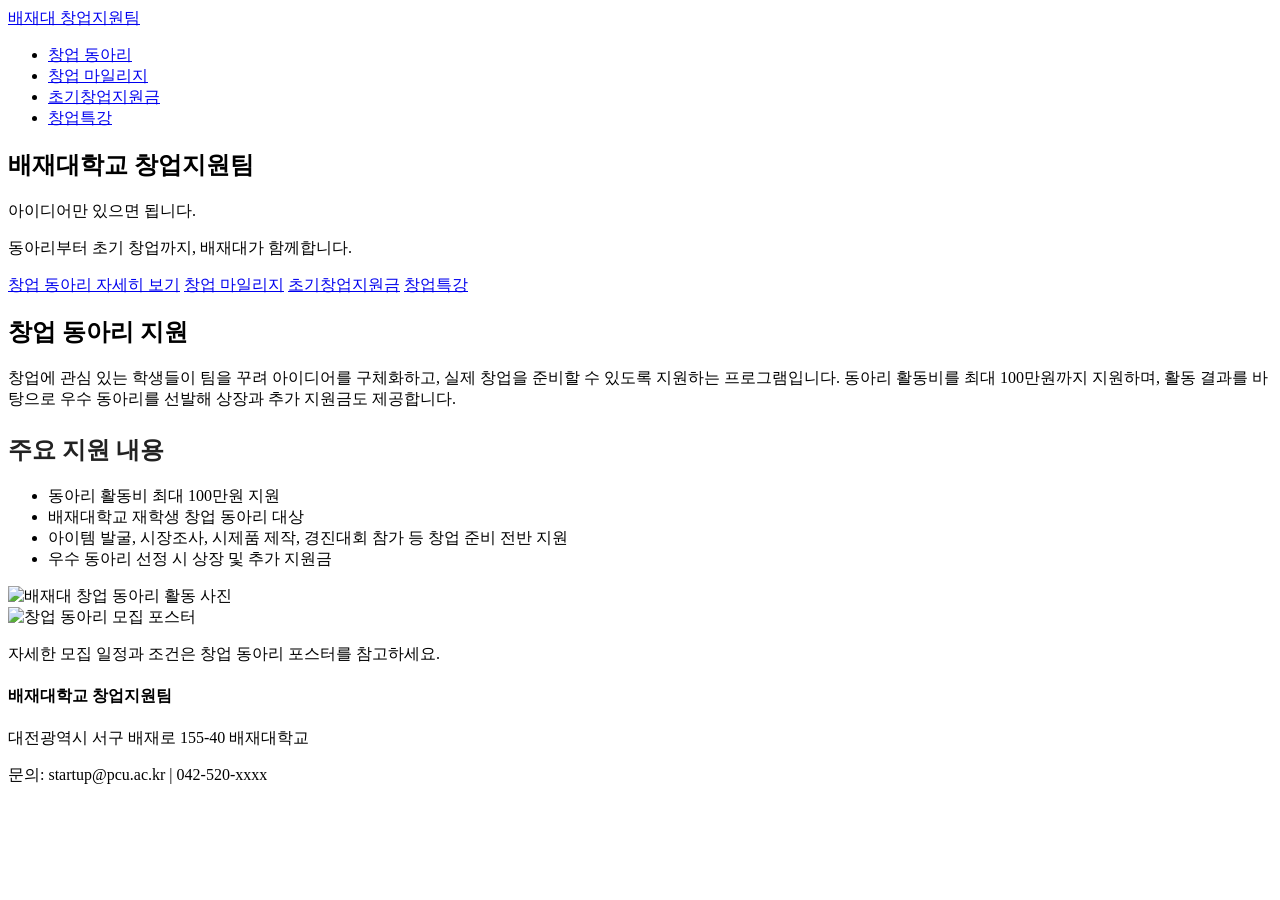
==== commit ad2c8326: "Add files via upload" ====
--- a/index.html
+++ b/index.html
@@ -1,72 +1,82 @@
 <!DOCTYPE html>
 <html lang="ko">
 <head>
-    <meta charset="UTF-8">
-    <meta name="viewport" content="width=device-width, initial-scale=1.0">
-    <title>배재대학교 창업지원팀</title>
-    <link rel="stylesheet" href="assets/css/style.css">
-    <link rel="preconnect" href="https://fonts.googleapis.com">
-    <link rel="preconnect" href="https://fonts.gstatic.com" crossorigin>
-    <link href="https://fonts.googleapis.com/css2?family=Noto+Sans+KR:wght@400;500;700&display=swap" rel="stylesheet">
+  <meta charset="UTF-8">
+  <meta name="viewport" content="width=device-width, initial-scale=1.0">
+  <title>배재대학교 창업지원팀</title>
+  <link rel="stylesheet" href="style.css">
 </head>
 <body>
-    <!-- 네비게이션 -->
-    <nav class="navbar" id="navbar">
-        <div class="container">
-            <div class="nav-wrapper">
-                <a href="index.html" class="logo" id="logoText">배재대 창업지원팀</a>
-                <button class="mobile-menu-btn" id="mobileMenuBtn">
-                    <span></span>
-                    <span></span>
-                    <span></span>
-                </button>
-                <ul class="nav-menu" id="navMenu">
-                    <!-- JS로 동적 생성됩니다 -->
-                </ul>
-            </div>
+  <!-- 네비게이션 바 -->
+  <nav class="navbar">
+    <div class="container">
+      <a href="index.html" class="navbar-logo">배재대 창업지원팀</a>
+      <ul class="navbar-menu">
+        <li><a href="index.html" class="active">창업 동아리</a></li>
+        <li><a href="mileage.html">창업 마일리지</a></li>
+        <li><a href="seed.html">초기창업지원금</a></li>
+        <li><a href="lecture.html">창업특강</a></li>
+      </ul>
+    </div>
+  </nav>
+
+  <!-- 메인 콘텐츠 -->
+  <main>
+    <!-- Hero 섹션 -->
+    <section class="hero">
+      <div class="container">
+        <h1>배재대학교 창업지원팀</h1>
+        <p class="hero-subtitle">아이디어만 있으면 됩니다.</p>
+        <p class="hero-subtitle">동아리부터 초기 창업까지, 배재대가 함께합니다.</p>
+        
+        <div class="hero-buttons">
+          <a href="#club-section" class="btn">창업 동아리 자세히 보기</a>
+          <a href="mileage.html" class="btn btn-secondary">창업 마일리지</a>
+          <a href="seed.html" class="btn btn-secondary">초기창업지원금</a>
+          <a href="lecture.html" class="btn btn-secondary">창업특강</a>
         </div>
-    </nav>
-
-    <!-- 히어로 섹션 -->
-    <section class="hero" id="hero">
-        <div class="hero-overlay"></div>
-        <div class="hero-content">
-            <h1 class="hero-title" id="heroTitle">아이디어를 현실로, 배재대 창업지원팀</h1>
-            <p class="hero-subtitle" id="heroSubtitle">창업을 처음 시작하는 배재대학교 재학생을 위해, 아이디어 발굴부터 사업화까지 전 과정을 함께합니다.</p>
-            <a href="programs.html" class="btn btn-primary" id="heroButton">창업지원 프로그램 한눈에 보기</a>
-        </div>
+      </div>
     </section>
 
-    <!-- 간단 소개 섹션 -->
-    <section class="section brief-intro">
-        <div class="container">
-            <h2 class="section-title" id="briefIntroTitle">배재대 창업지원팀은 무엇을 하나요?</h2>
-            <p class="section-description" id="briefIntroDesc">
-                배재대학교 창업지원팀은 재학생들이 창업을 안전하게 시도해볼 수 있도록, 창업동아리, 창업 마일리지 제도, 초기창업지원금, 창업 특강 등 다양한 프로그램을 운영하며 아이디어 단계부터 실제 사업 운영까지 전 과정을 지원합니다.
-            </p>
+    <!-- 창업 동아리 섹션 -->
+    <section id="club-section" class="section">
+      <div class="container">
+        <h2 class="section-title">창업 동아리 지원</h2>
+        <p class="section-subtitle">
+          창업에 관심 있는 학생들이 팀을 꾸려 아이디어를 구체화하고, 실제 창업을 준비할 수 있도록 지원하는 프로그램입니다.
+          동아리 활동비를 최대 100만원까지 지원하며, 활동 결과를 바탕으로 우수 동아리를 선발해 상장과 추가 지원금도 제공합니다.
+        </p>
+
+        <div class="two-column">
+          <div>
+            <h3 style="font-size: 24px; font-weight: 700; margin-bottom: 20px; color: #222222;">주요 지원 내용</h3>
+            <ul class="feature-list">
+              <li>동아리 활동비 최대 100만원 지원</li>
+              <li>배재대학교 재학생 창업 동아리 대상</li>
+              <li>아이템 발굴, 시장조사, 시제품 제작, 경진대회 참가 등 창업 준비 전반 지원</li>
+              <li>우수 동아리 선정 시 상장 및 추가 지원금</li>
+            </ul>
+          </div>
+          <div>
+            <img src="img/club_poster.jpg" alt="배재대 창업 동아리 활동 사진">
+          </div>
         </div>
+
+        <div class="poster-card">
+          <img src="img/club_poster.jpg" alt="창업 동아리 모집 포스터">
+          <p>자세한 모집 일정과 조건은 창업 동아리 포스터를 참고하세요.</p>
+        </div>
+      </div>
     </section>
+  </main>
 
-    <!-- 4가지 핵심 프로그램 -->
-    <section class="section programs-summary">
-        <div class="container">
-            <h2 class="section-title" id="programsSummaryTitle">4가지 핵심 지원제도</h2>
-            <div class="programs-grid" id="programsGrid">
-                <!-- JS로 동적 생성됩니다 -->
-            </div>
-        </div>
-    </section>
-
-    <!-- 푸터 -->
-    <footer class="footer" id="footer">
-        <div class="container">
-            <p class="footer-copyright" id="footerCopyright">© 배재대학교 창업지원팀 All rights reserved.</p>
-            <div class="footer-links" id="footerLinks">
-                <!-- JS로 동적 생성됩니다 -->
-            </div>
-        </div>
-    </footer>
-
-    <script src="assets/js/main.js"></script>
+  <!-- 푸터 -->
+  <footer class="footer">
+    <div class="container">
+      <h4>배재대학교 창업지원팀</h4>
+      <p>대전광역시 서구 배재로 155-40 배재대학교</p>
+      <p>문의: startup@pcu.ac.kr | 042-520-xxxx</p>
+    </div>
+  </footer>
 </body>
 </html>
